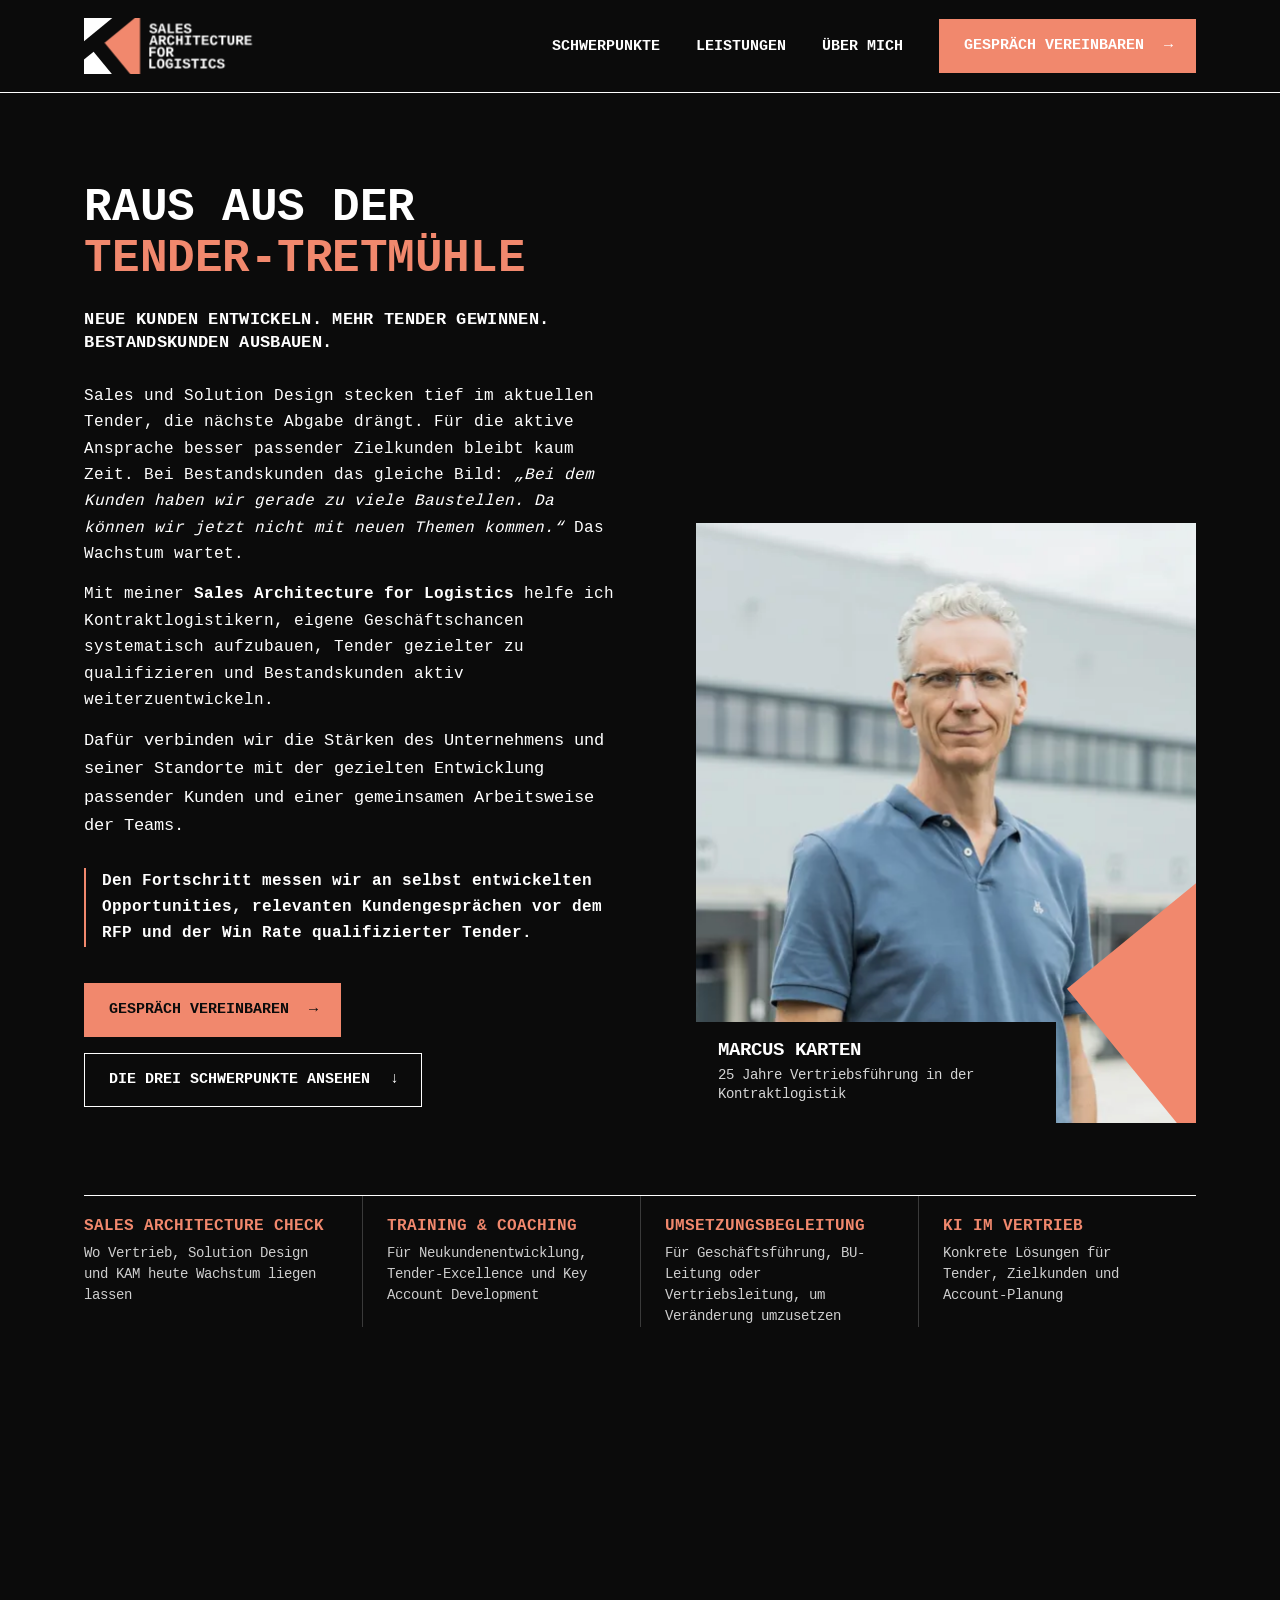
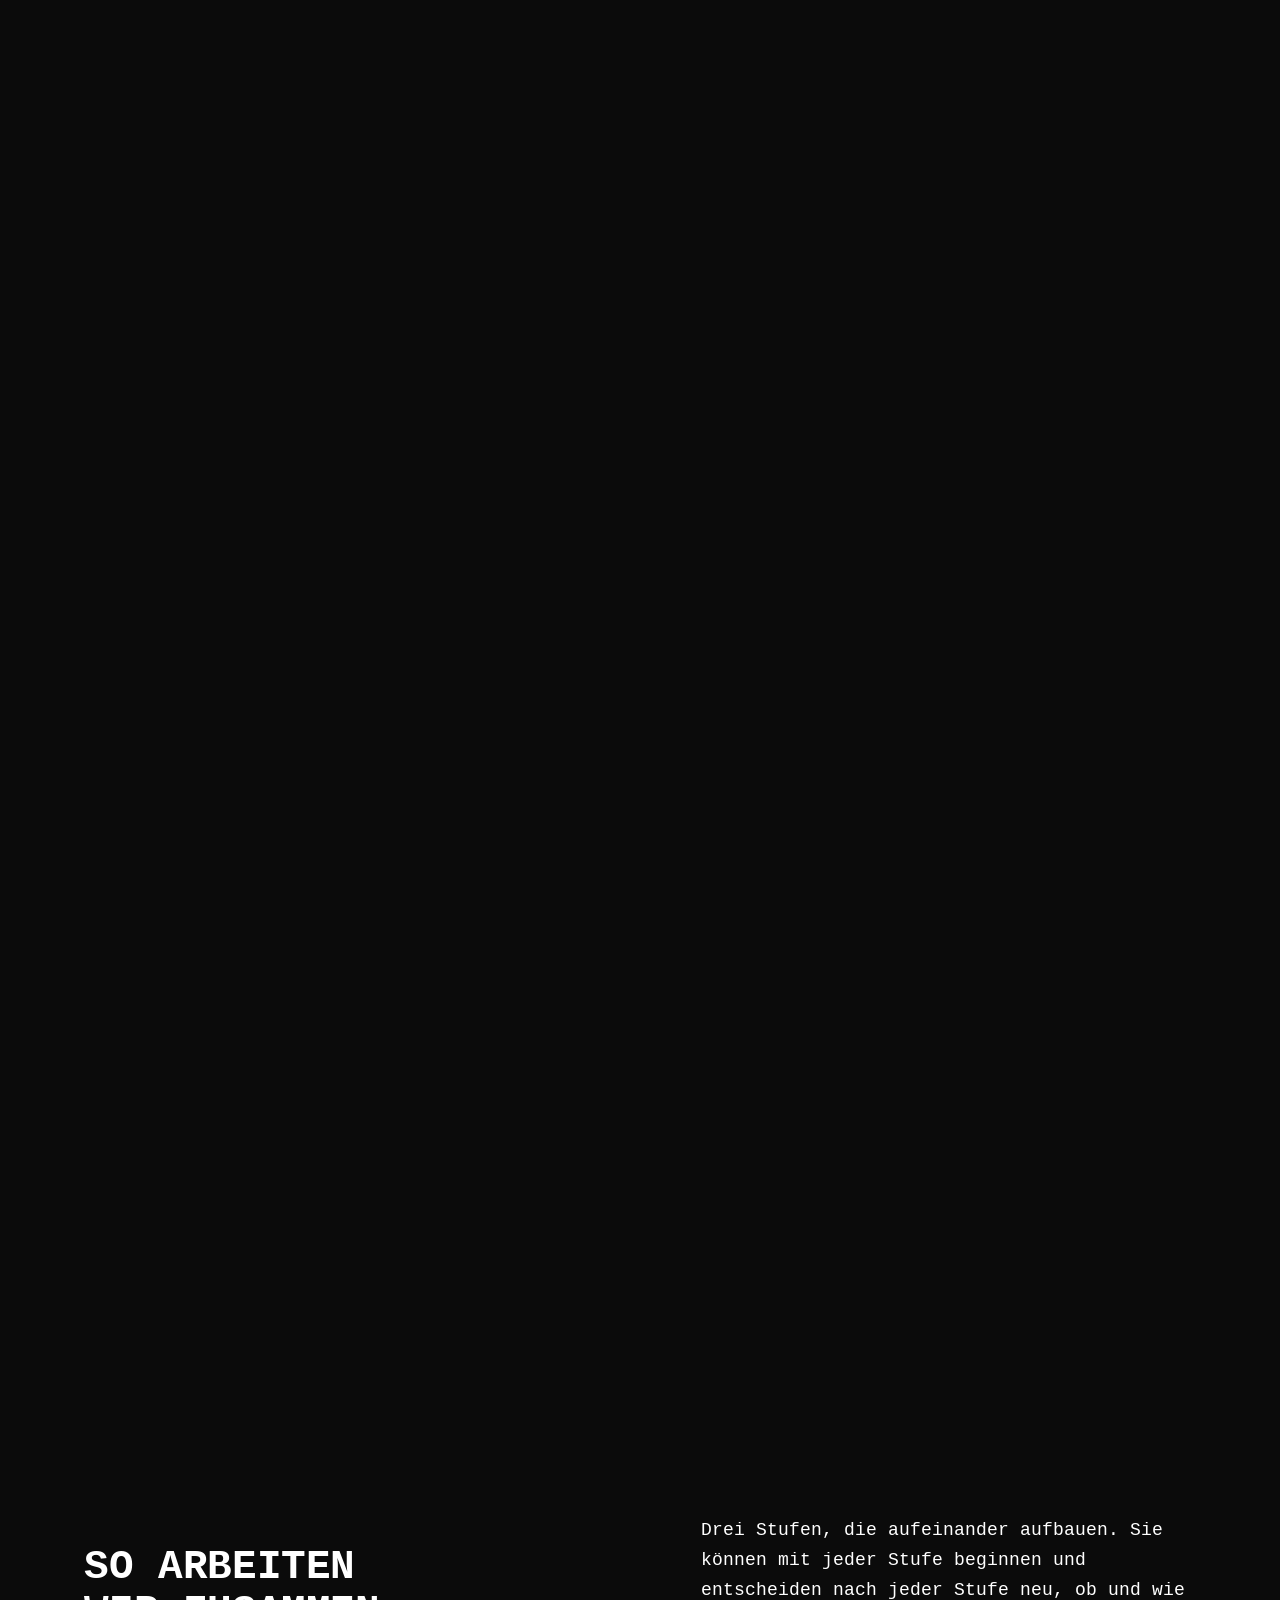
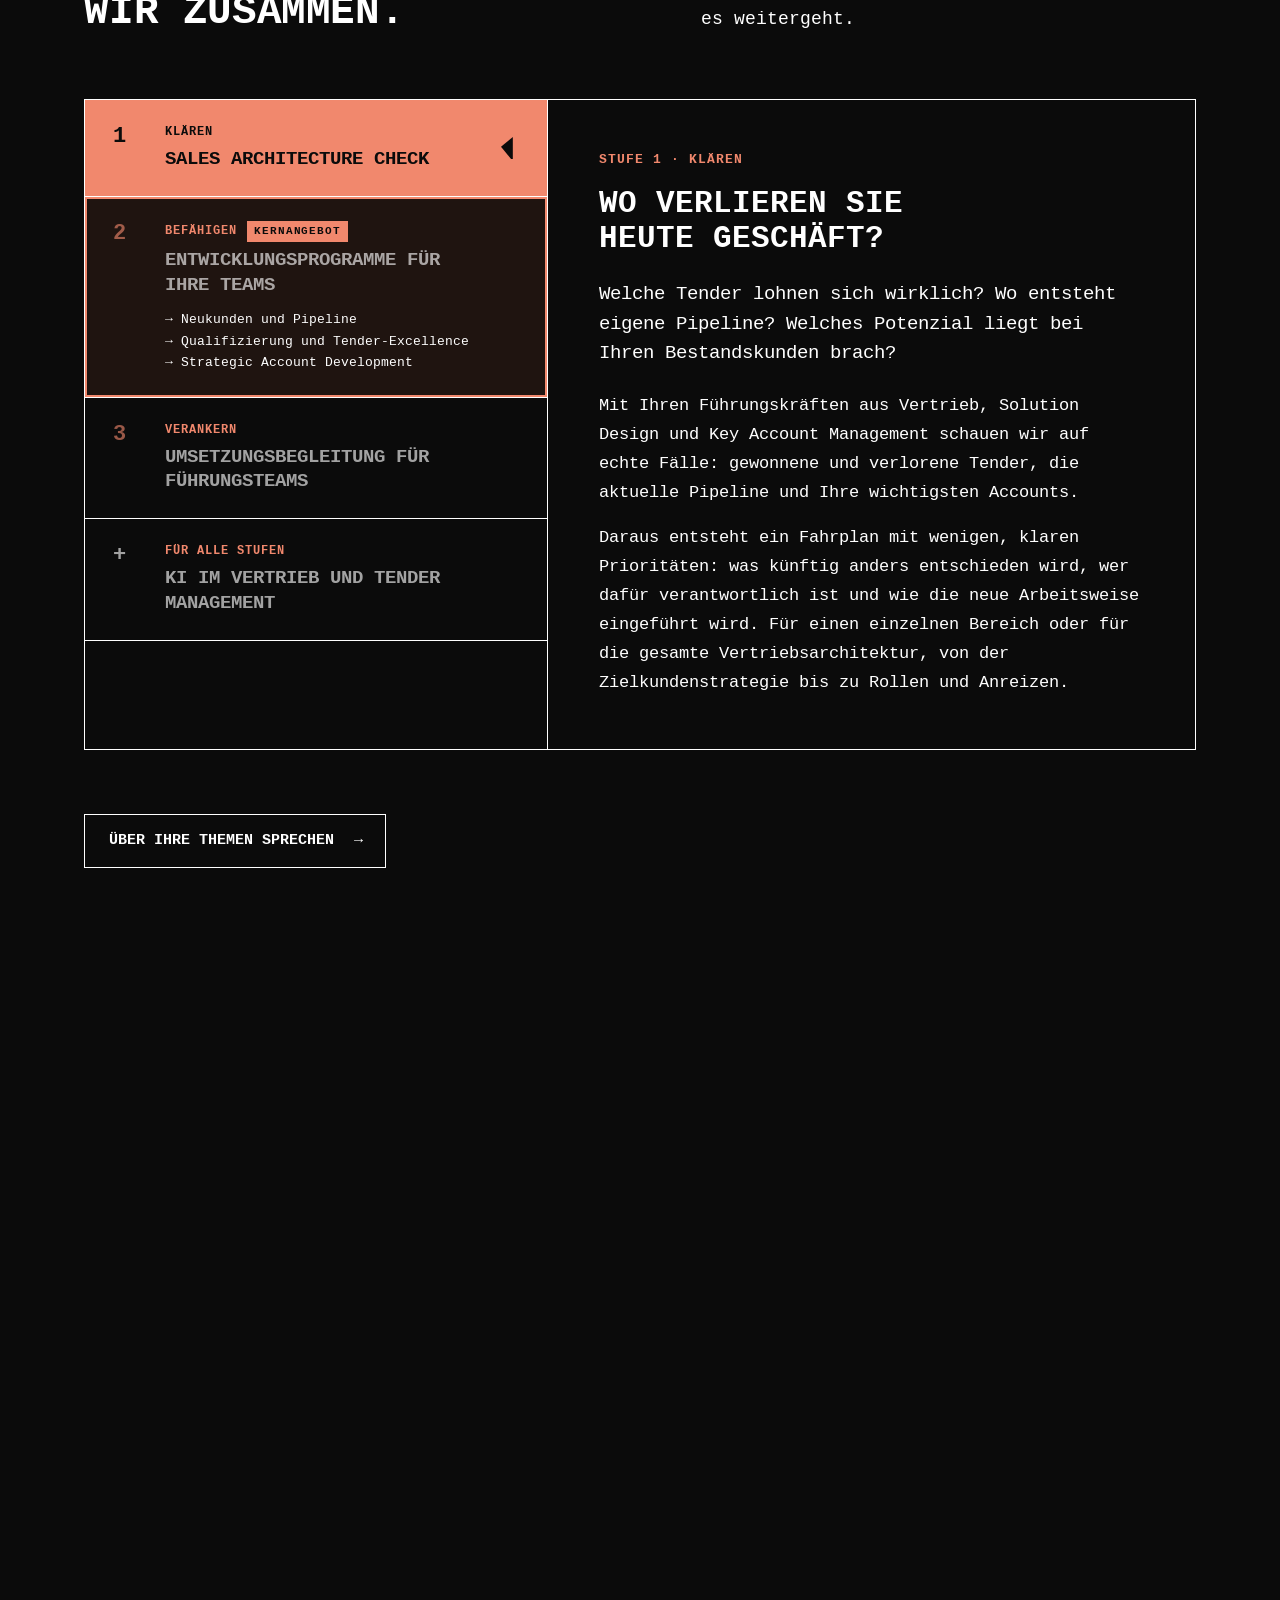
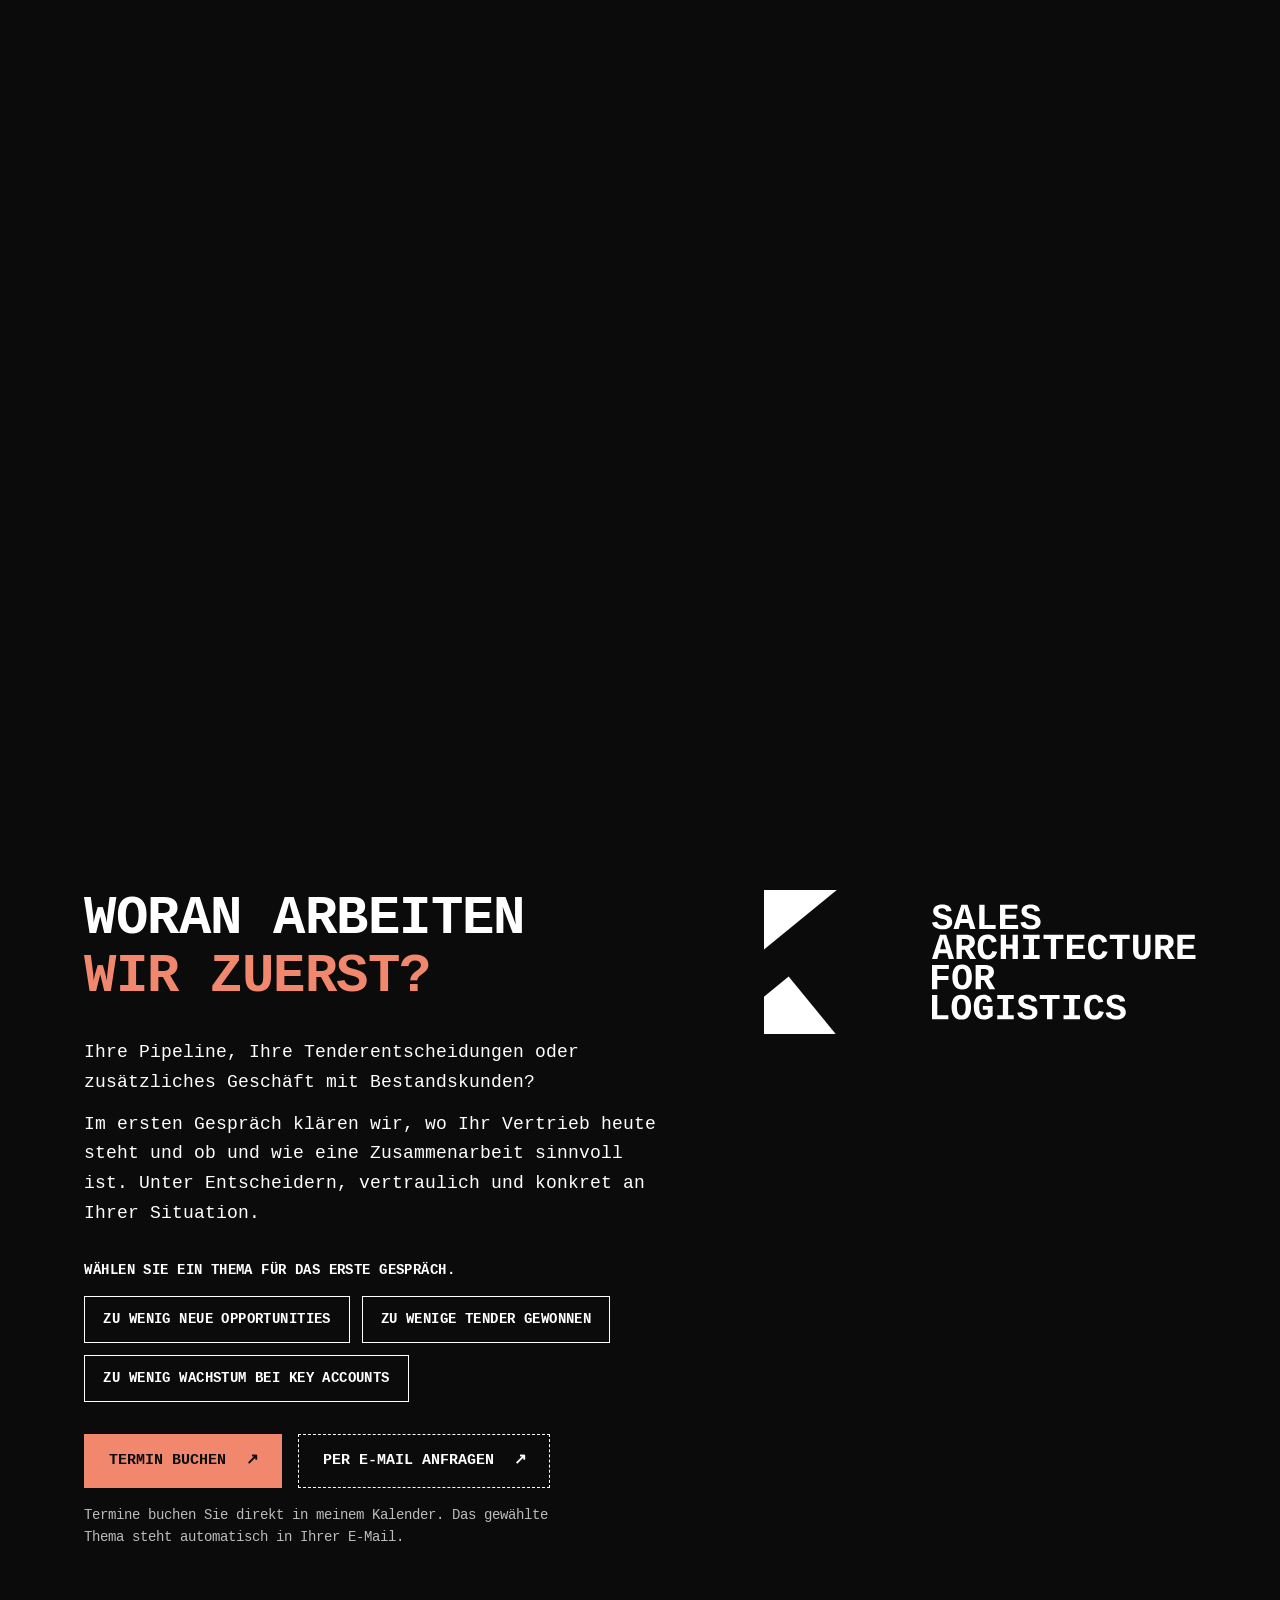
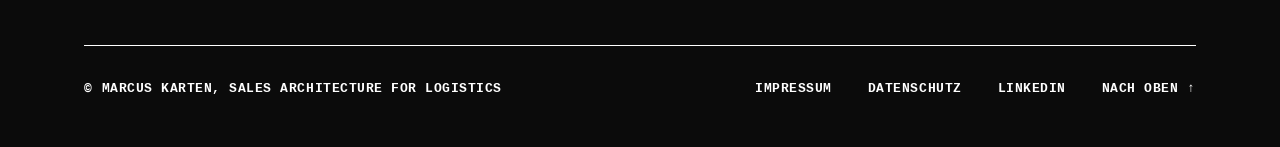
==== index.html @ 71e9e2fa "Update text for customer engagement section" ====
<!doctype html>
<html lang="de">
<head>
<meta charset="utf-8">
<meta name="viewport" content="width=device-width, initial-scale=1">
<meta name="description" content="Raus aus der Tender-Tretmühle: neue Kunden entwickeln, mehr Tender gewinnen und Bestandskunden ausbauen. Sales Architecture for Logistics von Marcus Karten: Sales Architecture Check, Entwicklungsprogramme für Sales, Solution Design und KAM, Umsetzungsbegleitung für Führungsteams und KI im Vertrieb für die Kontraktlogistik.">
<title>Marcus Karten, Sales Architecture for Logistics</title>
<link rel="canonical" href="https://marcuskarten.com/">
<meta property="og:type" content="website">
<meta property="og:locale" content="de_DE">
<meta property="og:url" content="https://marcuskarten.com/">
<meta property="og:title" content="Marcus Karten, Sales Architecture for Logistics">
<meta property="og:description" content="Raus aus der Tender-Tretmühle: neue Kunden entwickeln, mehr Tender gewinnen, Bestandskunden ausbauen. Vertriebsarchitektur für die Kontraktlogistik.">
<meta property="og:image" content="https://marcuskarten.com/og-image.jpg">
<meta property="og:image:width" content="1200">
<meta property="og:image:height" content="627">
<meta property="og:image:alt" content="Marcus Karten, Sales Architecture for Logistics: Neue Kunden entwickeln. Mehr Tender gewinnen. Bestandskunden ausbauen.">
<meta name="twitter:card" content="summary_large_image">
<meta name="theme-color" content="#0B0B0B">
<link rel="icon" href="favicon.svg" type="image/svg+xml">
<link rel="icon" href="favicon.ico" sizes="48x48">
<link rel="apple-touch-icon" href="apple-touch-icon.png">
<link rel="preload" href="assets/fonts/cousine-400-latin.woff2" as="font" type="font/woff2" crossorigin>
<link rel="stylesheet" href="assets/css/fonts.css">
<style>
/* Layout: full-bleed sections in black / white / paper, 1248px content column; the logo's facet is the only shape and the only motion motif. */
:root{
  --black:#0B0B0B; --white:#FFFFFF; --coral:#F1886D; --paper:#F0F0EE;
  --line-d:var(--white); --line-l:var(--black);
  --font:'Cousine','Liberation Mono',Menlo,Consolas,monospace;
  --sans:'IBM Plex Sans','Cousine',system-ui,-apple-system,'Segoe UI',Arial,sans-serif;
  --gut:clamp(16px,6.6vw,96px);
  --ease:cubic-bezier(.2,.8,.2,1);
  /* Motion standards (Material 3): enter decelerates, exit accelerates, state changes ease in and out */
  --ease-out:cubic-bezier(.05,.7,.1,1); --ease-std:cubic-bezier(.2,0,0,1); --ease-in:cubic-bezier(.3,0,.8,.15);
  interpolate-size:allow-keywords;
  color-scheme:light;
}
*{box-sizing:border-box}
html{scroll-behavior:smooth}
body{margin:0;background:var(--white);color:var(--black);font-family:var(--font);font-size:17px;line-height:1.65;-webkit-font-smoothing:antialiased;overflow-x:hidden}
a{color:inherit;text-decoration:none}
:focus-visible{outline:2px solid var(--coral);outline-offset:3px}
.wrap{max-width:calc(1248px + 2*var(--gut));margin:0 auto;padding-inline:var(--gut)}
h1,h2{margin:0;font-weight:700;text-transform:uppercase;text-wrap:balance;letter-spacing:-.01em}
h3{margin:0;font-weight:700;text-wrap:balance}
strong{font-weight:600}
/* Cousine carries headlines, labels, buttons and numbers; IBM Plex Sans carries running text. */
h1,h2,h3,h4,.btn,.nav ul a,.k,.kick,.badge,.sp-step,.sp-k,.rv-k,.more,.rv-cta,.transfer-k,.steps b,.topics-k,.caption b,.creds b,.hl-sub,.li-link,.foot,.svc-item .n,.svc-item b,.prog .pt b,.deep>summary,.defs dt,.sp-facts dt{font-family:var(--font)}
p{margin:0;text-wrap:pretty}
ul,ol{margin:0;padding:0;list-style:none}
.fx{display:block;overflow:visible}
.fx path{fill:var(--coral)}

/* ---------- Logo ---------- */
.logo{--s:1;display:inline-flex;color:var(--white)}
.logo svg{height:calc(40px*var(--s));width:auto;overflow:visible;display:block}
.logo path{fill:currentColor}

/* ---------- Buttons ---------- */
.btn{display:inline-flex;align-items:center;gap:20px;padding:17px 22px 17px 24px;font:700 15px/18px var(--font);text-transform:uppercase;border:1.5px solid transparent;cursor:pointer;transition:transform .2s var(--ease-std),background .2s var(--ease-std),color .2s var(--ease-std)}
.btn .ar{transition:transform .2s var(--ease-std)}
.btn:hover .ar{transform:translateX(5px)}
.btn-primary{background:var(--coral);color:var(--black)}
.btn-ol-l{border-color:var(--white);color:var(--white);background:transparent}
.btn-ol-l:hover{background:var(--white);color:var(--black)}

/* ---------- Nav ---------- */
.nav{position:sticky;top:env(safe-area-inset-top,0px);z-index:50;background:var(--black);border-bottom:1px solid var(--line-d);transition:padding .25s var(--ease-std)}
.nav .wrap{display:flex;align-items:center;justify-content:space-between;gap:24px;padding-block:18px;transition:padding .25s var(--ease-std)}
.nav.compact .wrap{padding-block:10px}
.nav .logo{--s:1.4;transition:transform .25s var(--ease-std);transform-origin:left center}
.nav.compact .logo{transform:scale(.85)}
.nav ul{display:flex;align-items:center;gap:36px}
.nav ul a{color:var(--white);font-weight:700;font-size:15px;text-transform:uppercase;position:relative}
.nav ul a:not(.btn)::after{content:"";position:absolute;left:0;right:0;bottom:-6px;height:2px;background:var(--coral);transform:scaleX(0);transform-origin:left;transition:transform .25s var(--ease-std)}
.nav ul a:not(.btn):hover::after{transform:scaleX(1)}

/* ---------- Sections ---------- */
section{position:relative;overflow:hidden;overflow:clip;scroll-margin-top:70px}
.black{background:var(--black);color:var(--white)}
.white{background:var(--white)}
.paper{background:var(--paper)}
.pad{padding-block:120px}
.h2{font-size:clamp(28px,3.2vw,44px);line-height:1.1}
.lead{font-size:18px;line-height:1.65;max-width:34em}
.head{display:grid;grid-template-columns:minmax(0,1.15fr) minmax(0,1fr);gap:48px;align-items:end}
.sub{font-size:clamp(20px,1.8vw,24px);line-height:1.3;max-width:30em}

/* wipe overlays (JS-injected) */
/* 2px overhang at top and bottom, so no anti-aliased seam shows at the section edge while scrolling */
.wipe{position:absolute;inset:-2px 0;z-index:20;pointer-events:none;will-change:clip-path}
.wipe.band{background:var(--coral)}

/* ---------- Hero ---------- */
.hero .wrap{padding-block:88px 96px}
.hero-row{display:grid;grid-template-columns:minmax(0,1fr) minmax(0,500px);gap:64px;align-items:end}
.hero-copy{display:flex;flex-direction:column;gap:28px;padding-bottom:16px;min-width:0}
.hl{font-size:clamp(28px,3.6vw,58px);line-height:1.04;margin-bottom:8px}
.hl .ln{display:block;overflow:hidden;padding-top:.08em}
.hl .ln>span{display:inline-block}
.hl .acc{color:var(--coral)}
.hero-text{display:flex;flex-direction:column;gap:14px;max-width:38em}
.hero-text p{font-size:16px;line-height:1.65}
.hero-text .lead{font-size:clamp(19px,1.6vw,22px);line-height:1.45;max-width:none}
.hl-sub{font-weight:700;font-size:clamp(15px,1.3vw,18px);line-height:1.4;letter-spacing:.02em;text-transform:uppercase;margin-top:-12px}
.goal{padding-left:16px;border-left:2px solid var(--coral);font-weight:600}
.creds{display:grid;grid-template-columns:repeat(4,minmax(0,1fr));margin-top:72px;border-top:1px solid var(--line-d)}
.creds li{padding:20px 24px 0 0;min-width:0}
.creds li+li{padding-left:24px;border-left:1px solid #3A3A3A}
.creds b{display:block;margin-bottom:6px;font-size:16px;line-height:1.3;text-transform:uppercase;color:var(--coral)}
.creds span{display:block;font-size:14px;line-height:1.5;color:#CFCFCF}
.actions{display:flex;flex-wrap:wrap;gap:16px;margin-top:8px}
.portrait{position:relative;aspect-ratio:500/600;max-width:100%;overflow:hidden;background:#222}
.portrait img{width:100%;height:100%;object-fit:cover;object-position:48% 30%;display:block}
.portrait .facet-rest{position:absolute;right:-1px;bottom:0;height:40%;width:auto}
.caption{position:absolute;left:0;bottom:0;background:var(--black);padding:18px 22px;display:flex;flex-direction:column;gap:4px;max-width:72%}
.caption b{font-size:19px;line-height:1.15;text-transform:uppercase}
.caption small{font-size:14px;line-height:1.4;color:#D6D6D6}
.pw{position:absolute;inset:0;z-index:3;pointer-events:none}
.pw.cover{background:var(--black)}.pw.band{background:var(--coral)}
html:not(.motion) .pw{display:none}

/* ---------- Schwerpunkte ---------- */
.s1 .wrap{display:flex;flex-direction:column;gap:56px}
.cards{display:grid;grid-template-columns:repeat(3,minmax(0,1fr));border-block:2px solid var(--black)}
.cards.two{grid-template-columns:repeat(2,minmax(0,1fr))}
/* Front and reveal share one grid cell, so every card is as tall as its longest text and cards in a row stay aligned. */
.card{position:relative;overflow:hidden;display:grid;grid-template-areas:"c";min-height:340px;cursor:pointer;outline-offset:-4px}
.card>*{grid-area:c;min-width:0}
.card>div:first-child{padding:40px 32px 56px}
.card+.card{border-left:1px solid var(--black)}
.card .k .kn{margin-right:14px}
.card .k{display:block;font-weight:700;font-size:14px;text-transform:uppercase;letter-spacing:.03em;margin-bottom:16px}
.card h3{font-size:clamp(21px,1.8vw,25px);line-height:1.2;text-transform:uppercase}
/* Teaser: an upward triangle on the bottom edge, where the reveal rises from */
.card .hint{position:absolute;left:50%;bottom:0;width:36px;height:18px;transform:translateX(-50%);background:var(--coral);clip-path:polygon(50% 0,100% 100%,0 100%)}
/* Reveal: a large surface, so it keeps the calm v1.8 timing (650 ms both ways, the coral band leads by 70 ms); only the text travels 12 px */
.rv{position:relative;z-index:2;background:var(--black);color:var(--white);padding:40px 32px 40px;display:flex;flex-direction:column;justify-content:flex-end;gap:18px;
  clip-path:polygon(50% 100%,calc(50% + 300cqw) calc(100% + 300cqw),calc(50% - 300cqw) calc(100% + 300cqw));transition:clip-path .65s var(--ease)}
.rv.band{background:var(--coral);transition-delay:.07s}
.rv{hyphens:auto;overflow-wrap:break-word}
@media (min-width:901px) and (max-width:1100px){.card>div:first-child,.rv{padding-inline:24px}}
.pain{margin-top:18px;font-size:17px;line-height:1.55;color:#3A3A3A;max-width:30em}
.more{display:inline-block;margin-top:20px;font-weight:700;font-size:12px;line-height:1.4;letter-spacing:.08em;text-transform:uppercase;color:#8A8A8A}
.rv ul{display:flex;flex-direction:column;gap:10px}
.rv li{position:relative;padding-left:24px;font-size:16px;line-height:1.5}
.rv li::before{content:"→";position:absolute;left:0;color:var(--coral)}
.rv>p{font-size:16px;line-height:1.6}
.rv-cta{align-self:flex-start;display:inline-flex;gap:10px;font-weight:700;font-size:13px;line-height:1.4;letter-spacing:.06em;text-transform:uppercase;color:var(--white);border-bottom:2px solid var(--coral);padding-bottom:4px}
.rv-cta:hover{color:var(--coral)}
.rv-end{position:relative;padding-top:16px}
.rv-end::before{content:"";position:absolute;left:0;top:0;width:36px;height:2px;background:var(--coral)}
.rv>*{opacity:0;transform:translateY(12px);transition:opacity .3s var(--ease-std),transform .4s var(--ease)}
.card:focus-visible .rv,.card:has(.rv-cta:focus-visible) .rv,.card.open .rv{clip-path:polygon(50% calc(-50cqw - 4px),calc(50% + 300cqw) calc(250cqw - 4px),calc(50% - 300cqw) calc(250cqw - 4px));transition-delay:.07s}
.card:focus-visible .rv.band,.card:has(.rv-cta:focus-visible) .rv.band,.card.open .rv.band{transition-delay:0s}
.card:focus-visible .rv>*,.card:has(.rv-cta:focus-visible) .rv>*,.card.open .rv>*{opacity:1;transform:none;transition-delay:.32s}
.card:focus-visible .rv>:nth-child(2),.card:has(.rv-cta:focus-visible) .rv>:nth-child(2),.card.open .rv>:nth-child(2){transition-delay:.36s}
.card:focus-visible .rv>:nth-child(n+3),.card:has(.rv-cta:focus-visible) .rv>:nth-child(n+3),.card.open .rv>:nth-child(n+3){transition-delay:.4s}
@media (hover:hover) and (min-width:901px){
  .card:hover .rv{clip-path:polygon(50% calc(-50cqw - 4px),calc(50% + 300cqw) calc(250cqw - 4px),calc(50% - 300cqw) calc(250cqw - 4px));transition-delay:.07s}
  .card:hover .rv.band{transition-delay:0s}
  .card:hover .rv>*{opacity:1;transform:none;transition-delay:.32s}
  .card:hover .rv>:nth-child(2){transition-delay:.36s}
  .card:hover .rv>:nth-child(n+3){transition-delay:.4s}
}
/* Touch and narrow screens: tap opens and closes; a plus in the top right corner turns into a close cross */
@media (hover:none),(max-width:900px){
  .card::before,.card::after{content:"";position:absolute;top:44px;right:var(--tap-r,32px);width:20px;height:2px;background:var(--black);z-index:3;transition:transform .25s var(--ease-std),background .2s var(--ease-std)}
  .card::after{transform:rotate(90deg)}
  .card.open::before{transform:rotate(45deg);background:var(--white)}
  .card.open::after{transform:rotate(135deg);background:var(--white)}
  .card .k,.card>div>h3:first-child{padding-right:36px}
}
@media (prefers-reduced-motion:reduce){.rv,.rv>*{transition:none!important}}
.cross{display:flex;flex-direction:column;gap:28px}
.cross .sub{align-self:center;text-align:center}
.cross-head{align-self:center;display:flex;flex-direction:column;align-items:center;gap:12px;text-align:center}

/* ---------- Leistungen ---------- */
/* Three levels: the format list on the left selects the panel; in format 02 the core programmes open as accordions,
   and the supplementary modules sit behind one box that opens a third column on wide screens. */
.s2 .wrap{display:flex;flex-direction:column;gap:64px}
.svc{display:grid;grid-template-columns:minmax(0,5fr) minmax(0,7fr);border:1px solid var(--line-d)}
.svc-list{border-right:1px solid var(--line-d)}
/* The list stays in view while the reader scrolls through a long panel */
.svc-stick{position:sticky;top:100px;display:flex;flex-direction:column}
.svc-item{display:grid;grid-template-columns:36px minmax(0,1fr) 18px;gap:16px;align-items:center;width:100%;padding:24px 28px;background:transparent;color:var(--white);border:0;border-bottom:1px solid var(--line-d);font:inherit;text-align:left;cursor:pointer;transition:box-shadow .2s var(--ease-std),background .2s var(--ease-std)}
.svc-item .n,.svc-item b{transition:opacity .2s var(--ease-std)}
.svc-item[aria-pressed="false"] .n,.svc-item[aria-pressed="false"] b{opacity:.62}
.svc-item[aria-pressed="false"] .n{color:var(--white)}
.svc-item:focus-visible{background:#1E1E1E;box-shadow:inset 3px 0 0 var(--white)}
.svc-item:focus-visible .n,.svc-item:focus-visible b{opacity:1}
@media (hover:hover){
  .svc-item:hover{background:#1E1E1E;box-shadow:inset 3px 0 0 var(--white)}
  .svc-item:hover .n,.svc-item:hover b{opacity:1}
}
.svc-item[aria-pressed="true"]{box-shadow:inset 5px 0 0 var(--coral)}
.svc-item .n{color:var(--coral);font-weight:700;font-size:15px;line-height:1.6}
.svc-item b{display:block;font-size:clamp(17px,1.5vw,20px);line-height:1.3;text-transform:uppercase;hyphens:auto;overflow-wrap:break-word}
.svc-item .fx{height:22px;opacity:0;transform:translateX(-8px);transition:opacity .2s var(--ease-std),transform .3s var(--ease-out)}
.svc-item[aria-pressed="true"] .fx{opacity:1;transform:none}

/* Level 1: format panel */
.svc-panel{padding:clamp(28px,4vw,56px);min-width:0}
.sp{display:flex;flex-direction:column;gap:24px}
.sp[hidden]{display:none}
.sp h3{font-size:clamp(24px,2.4vw,34px);line-height:1.15;text-transform:uppercase}
/* Type hierarchy: title (bold, large), subhead (bold, uppercase), label (bold, small uppercase), text (regular; leads only larger) */
.sp-lead{font-size:19px;line-height:1.55;font-weight:400;max-width:34em}
.sp-copy{display:flex;flex-direction:column;gap:16px}
.sp-copy p{font-size:17px;line-height:1.7;max-width:36em}
/* Group labels above the core programmes and the supplementary modules */
.sp-k{margin:20px 0 0;font-size:14px;line-height:1.4;letter-spacing:.04em;text-transform:uppercase}
.sp-k+.progs{margin-top:-8px}
/* Switching formats: the new panel fades in from 12 px, 40 ms stagger */
.svc-panel.swap .sp:not([hidden])>*{animation:qIn .3s both var(--ease-out)}
.svc-panel.swap .sp>*:nth-child(2){animation-delay:.04s}.svc-panel.swap .sp>*:nth-child(3){animation-delay:.08s}.svc-panel.swap .sp>*:nth-child(n+4){animation-delay:.12s}
@keyframes qIn{from{opacity:0;transform:translateX(12px)}}

/* Plus that turns into a minus */
.s2 .tg{position:relative;width:18px;height:18px;flex:none}
.s2 .tg::before,.s2 .tg::after{content:"";position:absolute;left:0;right:0;top:8px;height:2px;background:currentColor;transition:transform .25s var(--ease-std)}
.s2 .tg::after{transform:rotate(90deg)}
.s2 details[open]>summary .tg::after{transform:rotate(0)}
.s2 summary{list-style:none;cursor:pointer}
.s2 summary::-webkit-details-marker{display:none}

/* Level 2: core programmes */
.progs{border-bottom:1px solid var(--white)}
.prog{border-top:1px solid var(--white)}
.prog>summary{display:grid;grid-template-columns:minmax(0,1fr) 18px;gap:16px;align-items:center;padding:20px 0}
.prog>summary .pt,.prog>summary .tg{transition:opacity .2s var(--ease-std)}
.prog:not([open])>summary .pt,.prog:not([open])>summary .tg{opacity:.62}
.prog>summary:hover .pt,.prog>summary:hover .tg,.prog>summary:focus-visible .pt,.prog>summary:focus-visible .tg{opacity:1}
.prog .pt b{display:block;font-size:clamp(16px,1.3vw,18px);line-height:1.35;text-transform:uppercase;hyphens:auto;overflow-wrap:break-word}
.prog>summary:hover b{text-decoration:underline 2px var(--coral);text-underline-offset:6px}
.prog[open]>summary b{color:var(--coral)}
.prog-body{display:flex;flex-direction:column;gap:16px;padding:4px 0 36px}
.prog-body .sp-copy p{font-size:16px}
.deck{font-size:18px;line-height:1.55;font-weight:400}
.out{padding-left:16px;border-left:2px solid var(--coral);font-weight:600}
/* Accordions stretch open and contract shut on the same eased curve; the content fades in once there is room */
.motion .prog[open]>.prog-body,.motion .deep[open]>.deep-body{animation:fadeUp .35s .1s both var(--ease-out)}
.s2 details::details-content{block-size:0;overflow-y:clip}
.s2 details[open]::details-content{block-size:auto}
.motion .s2 details::details-content{transition:block-size .45s var(--ease-std),content-visibility .45s allow-discrete}

/* Level 3: the supplementary modules behind one outlined box; one uniform list inside, term left, explanation right */
.deep>summary{display:flex;justify-content:space-between;align-items:center;gap:20px;padding:16px 20px;border:1px solid var(--white);font-weight:700;font-size:14px;line-height:1.3;letter-spacing:.03em;text-transform:uppercase;transition:box-shadow .2s var(--ease-std)}
.deep>summary:hover{box-shadow:inset 0 -3px 0 var(--coral)}
.deep[open]>summary{box-shadow:inset 5px 0 0 var(--coral)}
.deep-body{border:1px solid var(--white);border-top:0;padding:28px 24px;display:flex;flex-direction:column;gap:20px}
.defs{margin:0;border-top:1px solid var(--white)}
.defs>div{display:grid;grid-template-columns:minmax(0,230px) minmax(0,1fr);gap:24px;padding:16px 0;border-bottom:1px solid var(--white)}
.defs dt{font-weight:700;font-size:13px;line-height:1.6;letter-spacing:.03em;text-transform:uppercase;padding-top:2px;hyphens:auto;overflow-wrap:break-word}
.defs dd{margin:0;font-size:16px;line-height:1.65}
@media (max-width:1099px){.defs>div{grid-template-columns:1fr;gap:6px}}

/* Transfer steps (inside stage 2): the three steps read as a sequence */
.steps{grid-column:2;grid-row:1 / span 2;display:grid;grid-template-columns:repeat(3,minmax(0,1fr));gap:40px;padding-left:clamp(28px,4vw,56px)}
.steps li{position:relative;border-top:1px solid var(--white);padding-top:16px}
.steps li:not(:last-child)::after{content:"→";position:absolute;right:-28px;top:14px;color:var(--coral);font-weight:700}
.steps b{font-size:17px;line-height:1.3;text-transform:uppercase}

.svc-foot{display:flex;justify-content:space-between;align-items:center;gap:32px;flex-wrap:wrap}
.svc-foot p{font-size:17px;line-height:1.65;max-width:40em}

@media (max-width:900px){
  .svc{grid-template-columns:1fr}
  .svc-list{border-right:0}
  .svc-stick{position:static}
  .svc-item{padding:20px 24px}
  .svc-panel{border-bottom:1px solid var(--line-d);padding:28px 24px 36px}
  .svc-foot{align-items:flex-start}
  .steps{grid-column:1;grid-row:auto;padding-left:0;margin-top:8px}
}
@media (max-width:520px){
  .svc-panel{padding:24px 20px 32px}
  .deep-body{padding:22px 16px}
  .steps{gap:28px}
  .steps li:not(:last-child)::after{right:-21px}
  .steps b{font-size:13px}
}
@media (prefers-reduced-motion:reduce){.svc-panel.swap .sp>*{animation:none!important}}

@media (min-width:901px){
  .svc{display:flex}
  .svc-list{flex:0 0 41.6667%;min-width:0}
  .svc-panel{flex:1 1 0%}
}



/* ---------- Schwerpunkte: small labels make the card logic readable from the first card ---------- */
.rv>p.rv-k{margin-bottom:-10px;font-weight:700;font-size:12px;line-height:1.4;letter-spacing:.08em;text-transform:uppercase;color:#A8A8A8}

/* ---------- Leistungen v2: Stufen statt Formate ---------- */
/* Three stages plus one cross-cutting item. Active stage: full coral. The core offer (stage 2) stays framed in coral even when inactive. */
.s2 .head .lead{max-width:30em}
.svc-item{align-items:start}
.svc-item .n{font-size:22px;line-height:1.15}
.svc-item[aria-pressed="false"] .n{color:var(--coral)}
.svc-item.plus[aria-pressed="false"] .n{color:var(--white)}
.svc-item .kick{display:flex;align-items:center;gap:10px;flex-wrap:wrap;margin-bottom:6px;font-weight:700;font-size:12px;line-height:1.4;letter-spacing:.08em;text-transform:uppercase;color:var(--coral)}
.svc-item .badge{display:inline-block;padding:3px 7px;background:var(--coral);color:var(--black);font-size:11px;letter-spacing:.08em}
.svc-item .pv{display:flex;flex-direction:column;gap:2px;margin-top:12px;font-size:13px;line-height:1.5}
.svc-item .fx{align-self:center}
.svc-item.core{background:#1F1410;box-shadow:inset 0 0 0 2px var(--coral)}
.svc-item[aria-pressed="true"],.svc-item[aria-pressed="true"]:focus-visible{background:var(--coral);color:var(--black);box-shadow:none}
.svc-item[aria-pressed="true"] .n,.svc-item[aria-pressed="true"] .kick{color:var(--black)}
.svc-item[aria-pressed="true"] .badge{background:var(--black);color:var(--coral)}
.svc-item[aria-pressed="true"] .fx path{fill:var(--black)}
.svc-item[aria-pressed="true"]:focus-visible{outline-color:var(--white)}
@media (hover:hover){
  .svc-item.core[aria-pressed="false"]:hover{background:#2A1B15;box-shadow:inset 0 0 0 2px var(--coral)}
}
.sp-step{margin:0 0 -8px;font-weight:700;font-size:13px;line-height:1.4;letter-spacing:.08em;text-transform:uppercase;color:var(--coral)}
.sp-facts{margin:0;display:grid;grid-template-columns:repeat(3,minmax(0,1fr));border-top:1px solid var(--white);border-bottom:1px solid var(--white)}
.sp-facts>div{padding:16px 20px 18px 0;min-width:0}
.sp-facts>div+div{padding-left:20px;border-left:1px solid #3A3A3A}
.sp-facts dt{font-weight:700;font-size:12px;letter-spacing:.08em;text-transform:uppercase;color:var(--coral);margin-bottom:6px}
.sp-facts dd{margin:0;font-size:15px;line-height:1.5}
.arrows{display:flex;flex-direction:column;gap:6px}
.arrows li{position:relative;padding-left:26px;font-size:17px;line-height:1.6}
.arrows li::before{content:"→";position:absolute;left:0;color:var(--coral)}
.transfer{display:flex;flex-direction:column;gap:14px;padding:22px 24px;background:#161616}
.transfer-k{font-weight:700;font-size:13px;line-height:1.4;letter-spacing:.06em;text-transform:uppercase}
.transfer .steps{grid-column:auto;grid-row:auto;padding-left:0;padding-right:28px}
.transfer>p:last-child{font-size:15px;line-height:1.6}
@media (max-width:1099px){
  .sp-facts{grid-template-columns:1fr}
  .sp-facts>div,.sp-facts>div+div{padding:14px 0;border-left:0}
  .sp-facts>div+div{border-top:1px solid #3A3A3A}
}
@media (max-width:520px){.transfer{padding:18px 16px}.transfer .steps{padding-right:21px}}

.s3-row{display:grid;grid-template-columns:minmax(0,464px) minmax(0,1fr);gap:80px;align-items:start}
.rail-photo{aspect-ratio:464/600;max-width:100%;overflow:hidden;position:relative}
.rail-photo img{width:100%;height:100%;object-fit:cover;object-position:50% 20%;display:block}
.rail-photo .fx{position:absolute;right:-1px;bottom:0;height:30%;width:auto}
.exp{display:flex;flex-direction:column;gap:36px;min-width:0}
.exp .lead{font-size:19px}
.li-link{align-self:flex-start;font-weight:700;font-size:13px;letter-spacing:.06em;text-transform:uppercase;border-bottom:2px solid var(--coral);padding-bottom:4px}
.li-link:hover{color:#C4553A}
.exp-copy{display:flex;flex-direction:column;gap:16px}
.exp-copy p{font-size:17px;line-height:1.7;max-width:38em}

/* ---------- Kontakt ---------- */
.s6 .wrap{padding-block:128px 48px;display:flex;flex-direction:column;gap:96px}
.contact{display:grid;grid-template-columns:minmax(0,1fr) auto;gap:48px;align-items:start}
.contact .col{display:flex;flex-direction:column;gap:32px;min-width:0}
.chl{font-size:clamp(30px,4.2vw,60px);line-height:1.08}
.chl .ln{display:block}
.chl .acc{color:var(--coral)}
.contact-text{display:flex;flex-direction:column;gap:12px}
.topics-k{font-weight:700;font-size:14px;line-height:1.4;letter-spacing:.03em;text-transform:uppercase;margin-bottom:-16px}
.topics{display:flex;flex-wrap:wrap;gap:12px}
.topic{display:inline-flex;align-items:center;gap:10px;padding:14px 18px;border:1px solid var(--white);background:transparent;color:var(--white);font:700 14px/1.2 var(--font);letter-spacing:.03em;text-transform:uppercase;text-align:left;cursor:pointer;transition:background .2s var(--ease-std),color .2s var(--ease-std),border-color .2s var(--ease-std)}
.topic:hover{box-shadow:inset 0 -3px 0 var(--coral)}
.topic .fx{height:15px;display:none}
.topic .fx path{fill:var(--black)}
.topic[aria-pressed="true"]{background:var(--white);color:var(--black);border-color:var(--white)}
.topic[aria-pressed="true"] .fx{display:block}
#mailbtn{transition:background .2s var(--ease-std),color .2s var(--ease-std),border-color .2s var(--ease-std)}
#mailbtn.quiet{background:transparent;color:var(--white);border:1.5px dashed var(--white)}
#mailbtn.quiet:hover,#mailbtn.quiet:focus-visible{background:var(--white);color:var(--black);border-style:solid;border-color:var(--white)}
.cta-row{display:flex;flex-wrap:wrap;gap:16px}
.cta-note{margin-top:-16px;font-size:14px;line-height:1.6;color:#BDBDBD;max-width:34em}
.cta-note .tel{color:var(--white);text-decoration:underline;text-decoration-color:var(--coral);text-underline-offset:3px}
.biglogo{--s:3.6;align-self:start}
.biglogo .p-fa{transition:fill .6s}
.biglogo.moving .p-fa{fill:var(--coral)}
.foot{border-top:1px solid var(--line-d);padding-top:32px;display:flex;justify-content:space-between;align-items:center;gap:24px;flex-wrap:wrap;font-weight:700;font-size:13px;letter-spacing:.04em;text-transform:uppercase}
.foot nav{display:flex;gap:36px;flex-wrap:wrap}
.foot nav a:hover{color:var(--coral)}

html.no-anchor{overflow-anchor:none}

/* ---------- Motion (only when allowed) ---------- */
@keyframes fadeUp{from{transform:translateY(8px);opacity:0}}
@keyframes lineUp{from{transform:translateY(110%)}}
/* Headline lines rise out of their mask; the line height is the distance, so they take a little longer (500 ms) */
.motion.play .hl .ln>span{animation:lineUp .5s both var(--ease-out);animation-delay:calc(.2s + var(--i)*.06s)}
.motion.play .hl-sub,.motion.play .hero-text,.motion.play .hero .actions,.motion.play .creds{animation:fadeUp .35s both var(--ease-out)}
.motion.play .hl-sub{animation-delay:.4s}.motion.play .hero-text{animation-delay:.45s}.motion.play .hero .actions{animation-delay:.49s}.motion.play .creds{animation-delay:.56s}
.motion .portrait .facet-rest{transform:translateX(105%);transition:transform .5s var(--ease-out)}
.motion .portrait.done .facet-rest{transform:none}
.motion .caption{transform:translateY(100%);transition:transform .35s .1s var(--ease-out)}
.motion .portrait.done .caption{transform:none}

.motion [data-reveal] .st,.motion .st[data-reveal]{opacity:0;transform:translateY(12px);transition:opacity .35s var(--ease-out),transform .35s var(--ease-out);transition-delay:calc(var(--i,0)*40ms)}
@media (min-width:901px){.motion [data-reveal].in .st,.motion .st[data-reveal].in{opacity:1;transform:none}}
@media (max-width:900px){
  .motion [data-reveal] .st,.motion .st[data-reveal]{transition-delay:0s}
  .motion .st.in{opacity:1;transform:none}
}

/* ---------- Responsive ---------- */
@media (max-width:1100px){
  .nav ul li:not(:last-child){display:none}
  .contact{grid-template-columns:1fr}
  .biglogo{--s:2.6;order:-1}
}
@media (max-width:900px){
  .pad{padding-block:80px}
  .hero .wrap{padding-block:24px 56px}
  .head,.s3-row{grid-template-columns:1fr;gap:40px}
  /* Intro: photo and headline first for orientation, then question, text and buttons */
  .hero-row{display:flex;flex-direction:column;align-items:stretch;gap:24px}
  .hero-copy{display:contents}
  .portrait{order:-2;width:100%;aspect-ratio:6/5;max-height:58vh}
  .hl{order:-1;margin-bottom:0}
  .caption{max-width:64%;padding:12px 16px}
  .caption b{font-size:16px}
  .caption small{font-size:12.5px;line-height:1.35}
  .actions{margin-top:4px}
  .hl-sub{order:-1}
  .creds{grid-template-columns:1fr 1fr;margin-top:48px}
  .creds li,.creds li+li{padding:16px 16px 16px 0;border-left:0}
  .creds li:nth-child(n+3){border-top:1px solid #3A3A3A}
  .cards,.cards.two{grid-template-columns:1fr}
  .card+.card{border-left:0;border-top:1px solid var(--black)}
  .card{min-height:0;--tap-r:4px}
  .card>div:first-child{padding:32px 0 48px;align-self:start}
  .rv{position:absolute;inset:0;padding:32px 20px;justify-content:flex-start}
  .rv>:first-child{padding-right:28px}
  .motion .card,.motion [data-reveal] .card.st{transition:opacity .35s var(--ease-out),transform .35s var(--ease-out),height .5s var(--ease-std)}
  .s6 .wrap{padding-block:88px 40px;gap:64px}
}
@media (max-width:520px){
  .nav .logo{--s:1.1}
  .nav ul .btn{padding:12px 14px;font-size:12px;gap:10px}
  .biglogo{--s:1.8}
  .btn{padding:15px 16px;gap:14px;font-size:14px}
}
/* ---------- V6 ---------- */
/* Cards are containers, so the reveal triangle can be sized in card widths: both flanks run at 45 degrees, the tip is a right angle on every card. */
.card{container-type:inline-size}
/* Stage 2: the core programmes come first and carry coral accents; the deep dives follow directly. */
.sp-k{margin:4px 0 0;color:var(--coral)}
.progs{border-top:2px solid var(--coral);border-bottom:2px solid var(--coral)}
.prog{border-top:0}
.prog+.prog{border-top:1px solid #3A3A3A}
.prog>summary{grid-template-columns:44px minmax(0,1fr) 18px;padding:22px 0}
.prog:not([open])>summary .pt,.prog:not([open])>summary .tg{opacity:1}
.prog .pn{font-family:var(--font);font-weight:700;font-size:15px;color:var(--coral)}
.prog .tg{color:var(--coral)}
.prog .pt b{font-size:clamp(17px,1.4vw,20px)}
.prog-body{padding-left:44px}
@media (hover:hover){.prog>summary:hover{background:#161616}}
.deep>summary{border-color:var(--coral)}
.deep>summary .tg{color:var(--coral)}
.deep-body{border-color:var(--coral)}
@media (max-width:520px){.prog>summary{grid-template-columns:34px minmax(0,1fr) 18px}.prog-body{padding-left:0}}
/* ---------- V7 ---------- */
/* Logo in the nav: the facet in coral; on load facet and wordmark glide in from the right and complete the K. */
.nav .logo .p-fa{fill:var(--coral)}
@keyframes logoIn{0%{transform:translateX(340px);opacity:0}40%{opacity:1}100%{transform:none;opacity:1}}
.motion.play .nav .logo .p-fa{animation:logoIn 1.25s .1s both var(--ease-out)}
.motion.play .nav .logo .wm{animation:logoIn 1.25s .24s both var(--ease-out)}
/* AI stage: concrete solutions as a two by two grid */
.sols{margin:-8px 0 0;display:grid;grid-template-columns:repeat(2,minmax(0,1fr));border-top:2px solid var(--coral);border-bottom:2px solid var(--coral)}
.sols>div{padding:20px 20px 22px 0;min-width:0}
.sols>div:nth-child(even){padding-left:20px;border-left:1px solid #3A3A3A}
.sols>div:nth-child(n+3){border-top:1px solid #3A3A3A}
.sols dt{font-family:var(--font);font-weight:700;font-size:16px;line-height:1.3;text-transform:uppercase;color:var(--coral);margin-bottom:8px}
.sols dd{margin:0;font-size:15px;line-height:1.55}
.sp-facts.one{grid-template-columns:1fr}
@media (max-width:1099px){
  .sols{grid-template-columns:1fr}
  .sols>div,.sols>div:nth-child(even){padding:16px 0;border-left:0}
  .sols>div+div{border-top:1px solid #3A3A3A}
}
/* "Logistics" flashes coral once, right after the wordmark has landed (0.24 s + 1.25 s) */
@keyframes logFlash{0%,100%{color:var(--white)}15%,80%{color:var(--coral)}}
.motion.play .nav .logo .wm-log{animation:logFlash .5s 1.5s both}
</style>
</head>
<body id="top">

<header class="nav">
  <div class="wrap">
    <a href="#top" class="logo" aria-label="Marcus Karten, Sales Architecture for Logistics, zur Startseite"><svg viewBox="0 0 1481 494" aria-hidden="true"><path class="p-lo" d="M245.988 494H0V365.967L84.5566 296.761L245.988 494Z"/><path class="p-up" d="M249.754 0L0 204.414V0H249.754Z"/><path class="p-fa" d="M181.303 217.579L447.142 0H494V494H407.542L181.303 217.579Z"/><g class="wm"><path d="M645.752 109.694C645.752 117.577 642.734 123.777 636.698 128.293C630.702 132.769 622.346 135.006 611.628 135.006C601.978 135.006 594.114 132.974 588.037 128.909C581.959 124.844 578.058 118.932 576.333 111.172L593.888 108.893C594.833 112.753 596.804 115.812 599.802 118.07C602.799 120.287 606.906 121.396 612.121 121.396C617.541 121.396 621.545 120.533 624.132 118.809C626.76 117.084 628.074 114.395 628.074 110.741C628.074 108.031 626.924 105.752 624.625 103.905C622.325 102.016 618.978 100.538 614.585 99.4705C605.756 97.3355 599.514 95.4878 595.859 93.9276C592.246 92.3264 589.351 90.5403 587.174 88.5695C584.998 86.5987 583.314 84.2995 582.124 81.6718C580.974 79.003 580.399 76.0263 580.399 72.7416C580.399 65.5564 583.273 59.8699 589.022 55.6819C594.812 51.494 602.43 49.4 611.874 49.4C621.073 49.4 628.259 51.2271 633.433 54.8813C638.607 58.4944 641.954 64.1194 643.473 71.7562L625.857 73.5422C624.05 66.0286 619.266 62.2718 611.505 62.2718C607.152 62.2718 603.826 63.0929 601.526 64.7353C599.227 66.3365 598.077 68.6563 598.077 71.6946C598.077 73.7065 598.631 75.3899 599.74 76.7448C600.849 78.0586 602.348 79.1877 604.236 80.1321C606.166 81.0354 610.068 82.2466 615.94 83.7657C623.66 85.6544 629.593 87.7689 633.741 90.1092C637.888 92.4085 640.927 95.2004 642.857 98.4851C644.787 101.77 645.752 105.506 645.752 109.694Z"/><path d="M725.457 133.775H707.348L701.681 113.451H673.593L667.927 133.775H649.756L677.043 50.6934H698.232L725.457 133.775ZM687.637 61.9022C687.309 63.6267 686.693 66.2134 685.789 69.6622C684.927 73.0701 682.135 83.1088 677.412 99.7784H697.862C693.058 82.8624 690.224 72.7416 689.362 69.4159C688.541 66.0902 687.966 63.5856 687.637 61.9022Z"/><path d="M738.516 133.775V50.6934H756.686V119.733H794.629V133.775H738.516Z"/><path d="M809.721 133.775V50.6934H869.345V64.7353H827.891V84.6895H865.588V98.7314H827.891V119.733H871.871V133.775H809.721Z"/><path d="M948.804 109.694C948.804 117.577 945.786 123.777 939.749 128.293C933.754 132.769 925.398 135.006 914.68 135.006C905.03 135.006 897.166 132.974 891.089 128.909C885.011 124.844 881.11 118.932 879.385 111.172L896.94 108.893C897.885 112.753 899.856 115.812 902.854 118.07C905.851 120.287 909.958 121.396 915.173 121.396C920.593 121.396 924.597 120.533 927.184 118.809C929.812 117.084 931.126 114.395 931.126 110.741C931.126 108.031 929.976 105.752 927.677 103.905C925.377 102.016 922.03 100.538 917.637 99.4705C908.808 97.3355 902.566 95.4878 898.911 93.9276C895.298 92.3264 892.403 90.5403 890.226 88.5695C888.05 86.5987 886.366 84.2995 885.176 81.6718C884.026 79.003 883.451 76.0263 883.451 72.7416C883.451 65.5564 886.325 59.8699 892.074 55.6819C897.864 51.494 905.482 49.4 914.926 49.4C924.125 49.4 931.311 51.2271 936.485 54.8813C941.659 58.4944 945.006 64.1194 946.525 71.7562L928.909 73.5422C927.102 66.0286 922.318 62.2718 914.557 62.2718C910.204 62.2718 906.878 63.0929 904.578 64.7353C902.279 66.3365 901.129 68.6563 901.129 71.6946C901.129 73.7065 901.683 75.3899 902.792 76.7448C903.901 78.0586 905.4 79.1877 907.288 80.1321C909.218 81.0354 913.12 82.2466 918.992 83.7657C926.712 85.6544 932.645 87.7689 936.793 90.1092C940.94 92.4085 943.979 95.2004 945.909 98.4851C947.839 101.77 948.804 105.506 948.804 109.694Z"/><path d="M652.035 236.972H633.926L628.259 216.649H600.171L594.504 236.972H576.333L603.62 153.891H624.81L652.035 236.972ZM614.215 165.1C613.886 166.825 613.271 169.411 612.367 172.86C611.505 176.268 608.712 186.307 603.99 202.976H624.44C619.635 186.06 616.802 175.939 615.94 172.614C615.118 169.288 614.544 166.784 614.215 165.1Z"/><path d="M707.225 236.972L689.362 205.255H678.706V236.972H660.535V153.891H690.964C701.804 153.891 709.915 156.006 715.294 160.235C720.673 164.464 723.363 170.561 723.363 178.526C723.363 184.151 721.844 188.934 718.805 192.876C715.766 196.818 711.557 199.589 706.178 201.19L727.675 236.972H707.225ZM705.069 179.265C705.069 175.406 703.796 172.573 701.25 170.766C698.704 168.919 694.639 167.995 689.054 167.995H678.706V191.152H689.547C699.895 191.152 705.069 187.189 705.069 179.265Z"/><path d="M751.266 195.032C751.266 204.27 752.703 211.393 755.578 216.402C758.452 221.411 762.743 223.916 768.451 223.916C775.104 223.916 780.031 218.907 783.234 208.889L800.05 212.091C794.588 229.5 783.994 238.204 768.266 238.204C756.727 238.204 747.919 234.55 741.842 227.242C735.805 219.892 732.787 209.156 732.787 195.032C732.787 166.742 744.449 152.598 767.774 152.598C775.412 152.598 781.797 154.61 786.93 158.633C792.104 162.657 795.902 168.631 798.325 176.555L781.571 180.62C780.38 176.268 778.594 172.901 776.212 170.52C773.831 168.097 771.1 166.886 768.02 166.886C756.851 166.886 751.266 176.268 751.266 195.032Z"/><path d="M852.653 236.972V201.621H830.294V236.972H812.123V153.891H830.294V186.594H852.653V153.891H870.824V236.972H852.653Z"/><path d="M889.056 153.891H945.478V167.933H926.322V222.931H945.478V236.972H889.056V222.931H908.212V167.933H889.056V153.891Z"/><path d="M1002.08 167.933V236.972H983.914V167.933H958.906V153.891H1027.09V167.933H1002.08Z"/><path d="M1039.35 236.972V153.891H1098.97V167.933H1057.52V187.887H1095.22V201.929H1057.52V222.931H1101.5V236.972H1039.35Z"/><path d="M1130.08 195.032C1130.08 204.27 1131.52 211.393 1134.39 216.402C1137.27 221.411 1141.56 223.916 1147.27 223.916C1153.92 223.916 1158.85 218.907 1162.05 208.889L1178.86 212.091C1173.4 229.5 1162.81 238.204 1147.08 238.204C1135.54 238.204 1126.73 234.55 1120.66 227.242C1114.62 219.892 1111.6 209.156 1111.6 195.032C1111.6 166.742 1123.26 152.598 1146.59 152.598C1154.23 152.598 1160.61 154.61 1165.74 158.633C1170.92 162.657 1174.72 168.631 1177.14 176.555L1160.39 180.62C1159.2 176.268 1157.41 172.901 1155.03 170.52C1152.65 168.097 1149.91 166.886 1146.83 166.886C1135.67 166.886 1130.08 176.268 1130.08 195.032Z"/><path d="M1229.37 167.933V236.972H1211.2V167.933H1186.19V153.891H1254.38V167.933H1229.37Z"/><path d="M1295.1 238.204C1284.99 238.204 1277.64 235.453 1273.05 229.952C1268.45 224.45 1266.15 215.951 1266.15 204.454V153.891H1284.32V204.27C1284.32 211.455 1285.14 216.546 1286.78 219.543C1288.46 222.499 1291.4 223.978 1295.59 223.978C1299.86 223.978 1302.96 222.397 1304.89 219.235C1306.82 216.074 1307.79 210.88 1307.79 203.654V153.891H1325.96V203.531C1325.96 215.273 1323.41 223.998 1318.32 229.705C1313.27 235.371 1305.53 238.204 1295.1 238.204Z"/><path d="M1389.09 236.972L1371.23 205.255H1360.57V236.972H1342.4V153.891H1372.83C1383.67 153.891 1391.78 156.006 1397.16 160.235C1402.54 164.464 1405.23 170.561 1405.23 178.526C1405.23 184.151 1403.71 188.934 1400.67 192.876C1397.63 196.818 1393.42 199.589 1388.04 201.19L1409.54 236.972H1389.09ZM1386.94 179.265C1386.94 175.406 1385.66 172.573 1383.12 170.766C1380.57 168.919 1376.51 167.995 1370.92 167.995H1360.57V191.152H1371.41C1381.76 191.152 1386.94 187.189 1386.94 179.265Z"/><path d="M1418.17 236.972V153.891H1477.79V167.933H1436.34V187.887H1474.03V201.929H1436.34V222.931H1480.32V236.972H1418.17Z"/><path d="M594.504 271.131V294.781H632.755V308.822H594.504V340.17H576.333V257.089H634.172V271.131H594.504Z"/><path d="M713.076 298.353C713.076 312.518 710.202 323.234 704.453 330.501C698.704 337.768 690.45 341.402 679.691 341.402C668.933 341.402 660.658 337.768 654.868 330.501C649.119 323.234 646.245 312.518 646.245 298.353C646.245 284.188 649.119 273.553 654.868 266.45C660.658 259.347 668.933 255.796 679.691 255.796C690.45 255.796 698.704 259.347 704.453 266.45C710.202 273.553 713.076 284.188 713.076 298.353ZM694.659 298.353C694.659 279.507 689.67 270.084 679.691 270.084C669.672 270.084 664.662 279.507 664.662 298.353C664.662 307.796 665.915 314.961 668.419 319.847C670.965 324.691 674.723 327.114 679.691 327.114C684.66 327.114 688.397 324.691 690.902 319.847C693.407 314.961 694.659 307.796 694.659 298.353Z"/><path d="M772.701 340.17L754.839 308.453H744.182V340.17H726.012V257.089H756.44C767.281 257.089 775.391 259.204 780.77 263.433C786.15 267.662 788.839 273.759 788.839 281.724C788.839 287.349 787.32 292.132 784.281 296.074C781.243 300.015 777.034 302.787 771.654 304.388L793.151 340.17H772.701ZM770.545 282.463C770.545 278.604 769.273 275.771 766.727 273.964C764.181 272.116 760.115 271.193 754.531 271.193H744.182V294.349H755.023C765.371 294.349 770.545 290.387 770.545 282.463Z"/><g class="wm-log"><path d="M576.333 443.368V360.287H594.504V429.326H632.447V443.368H576.333Z"/><path d="M710.366 401.551C710.366 415.716 707.492 426.432 701.743 433.699C695.994 440.966 687.74 444.6 676.981 444.6C666.223 444.6 657.948 440.966 652.158 433.699C646.409 426.432 643.535 415.716 643.535 401.551C643.535 387.385 646.409 376.751 652.158 369.648C657.948 362.545 666.223 358.994 676.981 358.994C687.74 358.994 695.994 362.545 701.743 369.648C707.492 376.751 710.366 387.385 710.366 401.551ZM691.949 401.551C691.949 382.705 686.96 373.282 676.981 373.282C666.962 373.282 661.952 382.705 661.952 401.551C661.952 410.994 663.204 418.159 665.709 423.044C668.255 427.889 672.013 430.312 676.981 430.312C681.95 430.312 685.687 427.889 688.192 423.044C690.697 418.159 691.949 410.994 691.949 401.551Z"/><path d="M784.343 431.975C774.364 440.392 764.242 444.6 753.976 444.6C743.259 444.6 734.881 440.843 728.845 433.33C722.809 425.775 719.79 415.141 719.79 401.427C719.79 373.138 731.247 358.994 754.161 358.994C761.552 358.994 767.589 360.903 772.27 364.721C776.951 368.54 780.401 374.329 782.618 382.089L765.741 385.415C763.565 377.326 759.766 373.282 754.346 373.282C748.802 373.282 744.716 375.499 742.088 379.933C739.501 384.368 738.208 391.532 738.208 401.427C738.208 410.583 739.583 417.645 742.335 422.613C745.086 427.581 749.274 430.065 754.9 430.065C757.076 430.065 759.314 429.655 761.614 428.834C763.955 428.013 765.987 426.904 767.712 425.508V411.035H750.835V397.609H784.343V431.975Z"/><path d="M800.296 360.287H856.718V374.329H837.562V429.326H856.718V443.368H800.296V429.326H819.453V374.329H800.296V360.287Z"/><path d="M938.148 419.288C938.148 427.171 935.13 433.371 929.093 437.887C923.098 442.362 914.742 444.6 904.024 444.6C894.374 444.6 886.51 442.568 880.433 438.503C874.355 434.438 870.454 428.526 868.729 420.766L886.284 418.487C887.229 422.346 889.2 425.405 892.197 427.664C895.195 429.881 899.301 430.989 904.517 430.989C909.937 430.989 913.941 430.127 916.528 428.403C919.156 426.678 920.47 423.989 920.47 420.335C920.47 417.625 919.32 415.346 917.021 413.498C914.721 411.61 911.374 410.132 906.98 409.064C898.152 406.929 891.91 405.082 888.255 403.521C884.642 401.92 881.747 400.134 879.57 398.163C877.394 396.192 875.71 393.893 874.519 391.265C873.37 388.597 872.795 385.62 872.795 382.335C872.795 375.15 875.669 369.464 881.418 365.276C887.208 361.088 894.826 358.994 904.27 358.994C913.469 358.994 920.655 360.821 925.829 364.475C931.003 368.088 934.35 373.713 935.869 381.35L918.253 383.136C916.446 375.622 911.662 371.865 903.901 371.865C899.548 371.865 896.222 372.687 893.922 374.329C891.623 375.93 890.473 378.25 890.473 381.288C890.473 383.3 891.027 384.984 892.136 386.338C893.245 387.652 894.743 388.781 896.632 389.726C898.562 390.629 902.463 391.84 908.336 393.359C916.056 395.248 921.989 397.363 926.137 399.703C930.284 402.002 933.323 404.794 935.253 408.079C937.183 411.363 938.148 415.1 938.148 419.288Z"/><path d="M989.088 374.329V443.368H970.917V374.329H945.909V360.287H1014.1V374.329H989.088Z"/><path d="M1027.59 360.287H1084.01V374.329H1064.85V429.326H1084.01V443.368H1027.59V429.326H1046.74V374.329H1027.59V360.287Z"/><path d="M1117.08 401.427C1117.08 410.665 1118.52 417.789 1121.4 422.798C1124.27 427.807 1128.56 430.312 1134.27 430.312C1140.92 430.312 1145.85 425.303 1149.05 415.284L1165.87 418.487C1160.41 435.896 1149.81 444.6 1134.08 444.6C1122.55 444.6 1113.74 440.946 1107.66 433.637C1101.62 426.288 1098.61 415.551 1098.61 401.427C1098.61 373.138 1110.27 358.994 1133.59 358.994C1141.23 358.994 1147.62 361.006 1152.75 365.029C1157.92 369.053 1161.72 375.027 1164.14 382.951L1147.39 387.016C1146.2 382.664 1144.41 379.297 1142.03 376.916C1139.65 374.493 1136.92 373.282 1133.84 373.282C1122.67 373.282 1117.08 382.664 1117.08 401.427Z"/><path d="M1241.2 419.288C1241.2 427.171 1238.18 433.371 1232.15 437.887C1226.15 442.362 1217.79 444.6 1207.08 444.6C1197.43 444.6 1189.56 442.568 1183.48 438.503C1177.41 434.438 1173.51 428.526 1171.78 420.766L1189.34 418.487C1190.28 422.346 1192.25 425.405 1195.25 427.664C1198.25 429.881 1202.35 430.989 1207.57 430.989C1212.99 430.989 1216.99 430.127 1219.58 428.403C1222.21 426.678 1223.52 423.989 1223.52 420.335C1223.52 417.625 1222.37 415.346 1220.07 413.498C1217.77 411.61 1214.43 410.132 1210.03 409.064C1201.2 406.929 1194.96 405.082 1191.31 403.521C1187.69 401.92 1184.8 400.134 1182.62 398.163C1180.45 396.192 1178.76 393.893 1177.57 391.265C1176.42 388.597 1175.85 385.62 1175.85 382.335C1175.85 375.15 1178.72 369.464 1184.47 365.276C1190.26 361.088 1197.88 358.994 1207.32 358.994C1216.52 358.994 1223.71 360.821 1228.88 364.475C1234.05 368.088 1237.4 373.713 1238.92 381.35L1221.3 383.136C1219.5 375.622 1214.71 371.865 1206.95 371.865C1202.6 371.865 1199.27 372.687 1196.97 374.329C1194.67 375.93 1193.52 378.25 1193.52 381.288C1193.52 383.3 1194.08 384.984 1195.19 386.338C1196.3 387.652 1197.8 388.781 1199.68 389.726C1201.61 390.629 1205.52 391.84 1211.39 393.359C1219.11 395.248 1225.04 397.363 1229.19 399.703C1233.34 402.002 1236.38 404.794 1238.31 408.079C1240.24 411.363 1241.2 415.1 1241.2 419.288Z"/></g></g></svg></a>
    <nav aria-label="Hauptnavigation">
      <ul>
        <li><a href="#schwerpunkte">Schwerpunkte</a></li>
        <li><a href="#leistungen">Leistungen</a></li>
        <li><a href="#ueber">Über mich</a></li>
        <li><a href="#kontakt" class="btn btn-primary">Gespräch vereinbaren <span class="ar">→</span></a></li>
      </ul>
    </nav>
  </div>
</header>

<main>
<section class="hero black">
  <div class="wrap">
    <div class="hero-row">
      <div class="hero-copy">
        <h1 class="hl">
          <span class="ln"><span style="--i:0">Raus aus der</span></span>
          <span class="ln"><span class="acc" style="--i:1">Tender-Tretmühle</span></span>
        </h1>
        <p class="hl-sub">Neue Kunden entwickeln. Mehr Tender gewinnen. Bestandskunden ausbauen.</p>
        <div class="hero-text">
          <p>Sales und Solution Design stecken tief im aktuellen Tender, die nächste Abgabe drängt. Für die aktive Ansprache besser passender Zielkunden bleibt kaum Zeit. Bei Bestandskunden das gleiche Bild: <em>„Bei dem Kunden haben wir gerade zu viele Baustellen. Da können wir jetzt nicht mit neuen Themen kommen.“</em> Das Wachstum wartet.</p>
          <p>Mit meiner <strong>Sales Architecture for Logistics</strong> helfe ich Kontraktlogistikern, eigene Geschäftschancen systematisch aufzubauen, Tender gezielter zu qualifizieren und Bestandskunden aktiv weiterzuentwickeln.</p>Dafür verbinden wir die Stärken des Unternehmens und seiner Standorte mit der gezielten Entwicklung passender Kunden und einer gemeinsamen Arbeitsweise der Teams.</p>
          <p class="goal">Den Fortschritt messen wir an selbst entwickelten Opportunities, relevanten Kundengesprächen vor dem RFP und der Win Rate qualifizierter Tender.</p>
        </div>
        <div class="actions">
          <a href="#kontakt" class="btn btn-primary">Gespräch vereinbaren <span class="ar">→</span></a>
          <a href="#schwerpunkte" class="btn btn-ol-l">Die drei Schwerpunkte ansehen <span class="ar">↓</span></a>
        </div>
      </div>
      <div class="portrait" id="portrait">
        <img src="assets/img/portrait-logistikzentrum-1800.webp" srcset="assets/img/portrait-logistikzentrum-600.webp 600w, assets/img/portrait-logistikzentrum-900.webp 900w, assets/img/portrait-logistikzentrum-1350.webp 1350w, assets/img/portrait-logistikzentrum-1800.webp 1800w" sizes="(max-width:900px) 110vw, 900px" width="1800" height="1200" fetchpriority="high" alt="Marcus Karten vor einem Logistikzentrum">
        <svg class="fx facet-rest" viewBox="181.3 0 265.84 494" aria-hidden="true"><path d="M181.303 217.579L447.142 0V494H407.542L181.303 217.579Z"/></svg>
        <div class="caption"><b>Marcus Karten</b><small>25 Jahre Vertriebsführung in der Kontraktlogistik</small></div>
        <div class="pw band"></div><div class="pw cover"></div>
      </div>
    </div>
    <ul class="creds" aria-label="Leistungen">
  <li><b>Sales Architecture Check</b><span>Wo Vertrieb, Solution Design und KAM heute Wachstum liegen lassen</span></li>
  <li><b>Training & Coaching</b><span>Für Neukundenentwicklung, Tender-Excellence und Key Account Development</span></li>
  <li><b>Umsetzungs­begleitung</b><span>Für Geschäftsführung, BU-Leitung oder Vertriebsleitung, um Veränderung umzusetzen</span></li>
  <li><b>KI im Vertrieb</b><span>Konkrete Lösungen für Tender, Zielkunden und Account-Planung</span></li>
</ul>
  </div>
</section>
<section class="s1 white pad" id="schwerpunkte" data-wipe="#0B0B0B">
  <div class="wrap">
    <div class="head" data-reveal>
      <h2 class="h2 st" style="--i:0">Woher kommt Ihr nächstes Geschäft?</h2>
      <p class="lead st" style="--i:1">Drei Schwerpunkte für mehr Geschäft mit neuen und bestehenden Kunden. Jede Karte zeigt, wo es im Alltag hakt und wie wir es angehen.</p>
    </div>
    <div class="cards" data-reveal>
      <article class="card st" style="--i:1" tabindex="0">
        <div><span class="k"><span class="kn">01</span>Neukunden und Pipeline</span><h3>Welche Kunden passen zu uns? Wie kommen wir ins Gespräch?</h3><p class="pain">Neue Geschäftschancen entstehen häufig erst mit einer Ausschreibung. Dann ist der Wettbewerb schon da, und am Ende entscheidet oft der Preis.</p><span class="more">So gehen wir es an <span aria-hidden="true">↑</span></span></div>
        <span class="hint" aria-hidden="true"></span>
        <div class="rv band" aria-hidden="true"></div>
        <div class="rv"><p class="rv-k">So gehen wir es an</p><ul><li>Ein klares Stärkenprofil entwickeln, auch anhand dessen, was Bestandskunden tatsächlich schätzen.</li><li>Zielkunden auswählen, für die genau diese Stärken den Unterschied machen.</li><li>Verstehen, was sich bei diesen Kunden verändert, und mit dem passenden Thema ins Gespräch kommen, bevor ausgeschrieben wird.</li></ul><p class="rv-end">Relevanz statt Aktionismus. Eigene Geschäftschancen entwickeln, statt auf die nächste Ausschreibung zu warten.</p><a class="rv-cta" href="#kontakt" data-goto-topic="0">Darüber sprechen <span aria-hidden="true">→</span></a></div>
      </article>
      <article class="card st" style="--i:2" tabindex="0">
        <div><span class="k"><span class="kn">02</span>Qualifizierung und Tender</span><h3>Viele Tender. Welche können wir wirklich gewinnen?</h3><p class="pain">Ein Go zu Beginn heißt bei uns meist Durchziehen bis zur Abgabe. Selbst wenn die Zweifel unterwegs wachsen.</p><span class="more">So gehen wir es an <span aria-hidden="true">↑</span></span></div>
        <span class="hint" aria-hidden="true"></span>
        <div class="rv band" aria-hidden="true"></div>
        <div class="rv"><p class="rv-k">So gehen wir es an</p><ul><li>Vor dem Go verstehen, warum der Kunde ausschreibt und wer entscheidet.</li><li>Im laufenden Tender per Kundendialog prüfen, ob wir noch im Spiel sind.</li><li>An festen Punkten neu entscheiden: Vollgas, Aufwand reduzieren oder Ausstieg.</li></ul><p class="rv-end">Das schafft Freiraum für bessere Kunden. Ziel: mehr als 10 Prozentpunkte höhere Win-Rate.</p><a class="rv-cta" href="#kontakt" data-goto-topic="1">Darüber sprechen <span aria-hidden="true">→</span></a></div>
      </article>
      <article class="card st" style="--i:3" tabindex="0">
        <div><span class="k"><span class="kn">03</span>Strategic Account Development</span><h3>Wie bekommen wir mehr Geschäft bei unseren Accounts?</h3><p class="pain">Bei vielen Bestandskunden reichen unsere Beziehungen kaum über das laufende Geschäft hinaus.</p><span class="more">So gehen wir es an <span aria-hidden="true">↑</span></span></div>
        <span class="hint" aria-hidden="true"></span>
        <div class="rv band" aria-hidden="true"></div>
        <div class="rv"><p class="rv-k">So gehen wir es an</p><ul><li>Organisation, Strategie und Roadmap des Kunden verstehen.</li><li>Aktiv neue Beziehungen über Geschäftsbereiche, Länder und Managementebenen hinweg aufbauen.</li><li>Neue Opportunities entlang der strategischen Prioritäten des Kunden entwickeln.</li></ul><p class="rv-end">So wird aus operativer Betreuung zusätzliches Geschäft.</p><a class="rv-cta" href="#kontakt" data-goto-topic="2">Darüber sprechen <span aria-hidden="true">→</span></a></div>
      </article>
    </div>
    <div class="cross" data-reveal>
      <div class="cross-head st" style="--i:0">
        <h3 class="sub">Zwei Grundlagen für alle drei Schwerpunkte</h3>
      </div>
      <div class="cards two">
        <article class="card st" style="--i:1" tabindex="0">
          <div><span class="k"><span class="kn"></span>Team Synchronisierung</span><h3>Treten wir als Team auf oder als Expertenrunde?</h3><p class="pain">Sales, Solution Design, Operations und IT. Alle wollen sicherlich den Tender gewinnen. Ihre Ziele und Incentives unterscheiden sich jedoch. Der Kunde spürt sofort wenn das Team nicht abgestimmt ist und verliert das Vertrauen.</p><span class="more">So gehen wir es an <span aria-hidden="true">↑</span></span></div>
          <span class="hint" aria-hidden="true"></span>
          <div class="rv band" aria-hidden="true"></div>
          <div class="rv"><p class="rv-k">So gehen wir es an</p><ul><li>Klare Rollen im Kundenkontakt: wer führt, wer bringt welches Fachwissen ein.</li><li>Gemeinsame Entscheidungsregeln für Go/NoGo, Lösung und Preis.</li><li>Vor jedem Termin abgestimmt: Ziel, Botschaft, nächster Schritt.</li></ul><p class="rv-end">Wo Vertrauen zählt, gewinnt das Team, das geschlossen auftritt.</p><a class="rv-cta" href="#kontakt">Darüber sprechen <span aria-hidden="true">→</span></a></div>
        </article>
        <article class="card st" style="--i:2" tabindex="0">
          <div><span class="k"><span class="kn"></span>Daten und Entscheidungen</span><h3>Wo steht, was wir über Kunde, Anforderung und Lösung wissen?</h3><p class="pain">Kalkulationsbasis, Annahmen und Absprachen stecken in Excel-Listen, Mails und Köpfen. Bei Vertrag, SOW und Implementierung werden dann die Lücken sichtbar.</p><span class="more">So gehen wir es an <span aria-hidden="true">↑</span></span></div>
          <span class="hint" aria-hidden="true"></span>
          <div class="rv band" aria-hidden="true"></div>
          <div class="rv"><p class="rv-k">So gehen wir es an</p><ul><li>Daten, Annahmen und offene Fragen laufend an einem Ort festhalten.</li><li>KI-gestützte Workflows, die Daten, Prozesse und SLAs aus Gesprächen und Unterlagen eindeutig erfassen.</li><li>Eine gemeinsame Grundlage für Qualifizierung, Vertragsdokumente und Implementierung.</li></ul><p class="rv-end">Entscheidungen beruhen auf Fakten, die jeder nachlesen kann.</p><a class="rv-cta" href="#kontakt">Darüber sprechen <span aria-hidden="true">→</span></a></div>
        </article>
      </div>
    </div>
  </div>
</section>

<section class="s2 black pad" id="leistungen">
  <div class="wrap">
    <div class="head">
      <h2 class="h2">So arbeiten wir zusammen.</h2>
      <p class="lead">Drei Stufen, die aufeinander aufbauen. Sie können mit jeder Stufe beginnen und entscheiden nach jeder Stufe neu, ob und wie es weitergeht.</p>
    </div>
    <div class="svc" id="svc">
      <div class="svc-list">
        <div class="svc-stick">
          <button class="svc-item" type="button" aria-pressed="true" aria-controls="svc-panel" data-svc="0"><span class="n">1</span><span class="tx"><span class="kick">Klären</span><b>Sales Architecture Check</b></span><svg class="fx" viewBox="181.3 0 265.84 494" aria-hidden="true"><path d="M181.303 217.579L447.142 0V494H407.542L181.303 217.579Z"/></svg></button>
          <button class="svc-item core" type="button" aria-pressed="false" aria-controls="svc-panel" data-svc="1"><span class="n">2</span><span class="tx"><span class="kick">Befähigen <span class="badge">Kernangebot</span></span><b>Entwicklungs&shy;programme für Ihre Teams</b><span class="pv"><span>→ Neukunden und Pipeline</span><span>→ Qualifizierung und Tender-Excellence</span><span>→ Strategic Account Development</span></span></span><svg class="fx" viewBox="181.3 0 265.84 494" aria-hidden="true"><path d="M181.303 217.579L447.142 0V494H407.542L181.303 217.579Z"/></svg></button>
          <button class="svc-item" type="button" aria-pressed="false" aria-controls="svc-panel" data-svc="2"><span class="n">3</span><span class="tx"><span class="kick">Verankern</span><b>Umsetzungs&shy;begleitung für Führungsteams</b></span><svg class="fx" viewBox="181.3 0 265.84 494" aria-hidden="true"><path d="M181.303 217.579L447.142 0V494H407.542L181.303 217.579Z"/></svg></button>
          <button class="svc-item plus" type="button" aria-pressed="false" aria-controls="svc-panel" data-svc="3"><span class="n">+</span><span class="tx"><span class="kick">Für alle Stufen</span><b>KI im Vertrieb und Tender Management</b></span><svg class="fx" viewBox="181.3 0 265.84 494" aria-hidden="true"><path d="M181.303 217.579L447.142 0V494H407.542L181.303 217.579Z"/></svg></button>
        </div>
      </div>
      <div class="svc-panel" id="svc-panel" aria-live="polite">

        <div class="sp" data-sp="0">
          <p class="sp-step">Stufe 1 · Klären</p>
          <h3>Wo verlieren Sie heute Geschäft?</h3>
          <p class="sp-lead">Welche Tender lohnen sich wirklich? Wo entsteht eigene Pipeline? Welches Potenzial liegt bei Ihren Bestandskunden brach?</p>
          <div class="sp-copy"><p>Mit Ihren Führungskräften aus Vertrieb, Solution Design und Key Account Management schauen wir auf echte Fälle: gewonnene und verlorene Tender, die aktuelle Pipeline und Ihre wichtigsten Accounts.</p><p>Daraus entsteht ein Fahrplan mit wenigen, klaren Prioritäten: was künftig anders entschieden wird, wer dafür verantwortlich ist und wie die neue Arbeitsweise eingeführt wird. Für einen einzelnen Bereich oder für die gesamte Vertriebsarchitektur, von der Zielkundenstrategie bis zu Rollen und Anreizen.</p></div>
        </div>

        <div class="sp" data-sp="1" hidden>
          <p class="sp-step">Stufe 2 · Befähigen · Kernangebot</p>
          <h3>Ein neuer Prozess wirkt erst, wenn die Teams anders handeln.</h3>
          <p class="sp-lead">Der Prozess schafft den Rahmen. Damit er im Alltag ankommt, lernen Sales, Solution Design und KAM in Workshops, Deep Dives und Coachings einfache Methodiken die sie direkt anwenden.</p>
          <h4 class="sp-k">Drei Kernprogramme</h4>
          <div class="progs">
            <details class="prog">
              <summary><span class="pn">01</span><span class="pt"><b>Neukunden und Pipeline</b></span><span class="tg" aria-hidden="true"></span></summary>
              <div class="prog-body">
                <p class="deck">Wie bauen wir eine Pipeline aus Opportunities auf, die wir selbst entwickelt haben?</p>
                <div class="sp-copy"><p>Die Teams klären, welche Kunden wirklich zu Ihren Standorten und Stärken passen, und warum.</p><p>Darauf aufbauend wählen sie Zielkunden aus, verfolgen deren Geschäftsentwicklung, erkennen passende Gesprächsanlässe und bauen Beziehungen systematisch auf. So entsteht über die Zeit echte Markt- und Kundenkenntnis.</p><p class="out">Ergebnis: mehr relevante Kundengespräche, bevor ein RFP kommt.</p></div>
              </div>
            </details>
            <details class="prog">
              <summary><span class="pn">02</span><span class="pt"><b>Qualifizierung und Tender-Excellence</b></span><span class="tg" aria-hidden="true"></span></summary>
              <div class="prog-body">
                <p class="deck">Sales und Solution Design investieren oft wochenlang in einen Tender, obwohl wichtige Kundenfragen offen sind und die Chancen sinken.</p>
                <div class="sp-copy"><p>Die Teams lernen, die geschäftlichen und persönlichen Treiber im Buying Center zu verstehen, die passende Tender-Strategie festzulegen und den Prozess mit verbindlichem Kundendialog zu führen:</p><ul class="arrows"><li>Warum schreibt der Kunde wirklich aus?</li><li>Wer entscheidet, und was steht für diese Personen auf dem Spiel?</li><li>Welchen wirtschaftlichen Vorteil bietet unsere Lösung, gemessen an Wechselkosten und Risiken?</li></ul><p>Die Methodik dahinter heißt NUTBASER: klare Qualifizierungskriterien und eine Gesprächsführung, nach der beide Seiten wissen, wo sie stehen und was als Nächstes passiert. Das funktioniert auch in formellen RFP-Prozessen, über Bieterfragen und die vorgesehenen Dialogrunden.</p><p class="out">Ziel: eine um mindestens 10 Prozentpunkte höhere Win-Rate und nachvollziehbare Entscheidungen über den Ressourceneinsatz.</p></div>
              </div>
            </details>
            <details class="prog">
              <summary><span class="pn">03</span><span class="pt"><b>Strategic Account Development</b></span><span class="tg" aria-hidden="true"></span></summary>
              <div class="prog-body">
                <p class="deck">Wie wird aus operativer Kundenbetreuung eine strategische Geschäftsbeziehung?</p>
                <div class="sp-copy"><p>Die Teams lernen, Organisation und Pläne des Kunden zu verstehen und Kontakte über Standorte, Geschäftsbereiche, Länder und Managementebenen hinweg aufzubauen. Dafür binden sie gezielt Experten und Führungskräfte aus dem eigenen Haus ein.</p><p class="out">Ergebnis: eine systematisch entwickelte Pipeline für zusätzliches Geschäft bei Ihren Bestandskunden.</p></div>
              </div>
            </details>
          </div>
          <details class="deep">
            <summary><span>Weitere Deep Dives und Programme</span><span class="tg" aria-hidden="true"></span></summary>
            <div class="deep-body">
              <dl class="defs">
                <div><dt>Logistikverträge aus Verladersicht</dt><dd>Verhandlung und Vertragsgestaltung in der Kontraktlogistik, betrachtet aus Sicht des Verladers. In Partnerschaft mit Stephan Meyer, Vertragsexperte für Kontraktlogistik.</dd></div>
                <div><dt>KI in Sales und Solution Design</dt><dd>Prompts, Agenten und Workflows für Kundenrecherche, Gesprächsvorbereitung sowie Tender-Analyse und -Qualifizierung. In Partnerschaft mit u+i interact GmbH und e-ntegration GmbH.</dd></div>
                <div><dt>Kommunikation in der Projektimplementierung</dt><dd>Zwischen Go-live-Druck und Kundenerwartungen kommerzielle und fachliche Klarheit schaffen, interne Perspektiven zusammenführen und auch unter Zeitdruck realistische Vereinbarungen treffen.</dd></div>
                <div><dt>Kommunikation in Customer Service und Service Delivery</dt><dd>Kunden bei Problemen und Veränderungen aktiv führen, Prioritäten abstimmen und verbindliche nächste Schritte vereinbaren. Die Grundlage für Kundenzufriedenheit, Vertragsverlängerung und Upselling.</dd></div>
              </dl>
            </div>
          </details>
          <div class="sp-copy"><p>Die Programme stammen aus der Praxis der Kontraktlogistik: aus Tendern, Implementierungen und Kundenbeziehungen, die ich selbst verantwortet habe. Trainiert wird an Ihren eigenen Kunden und laufenden Opportunities.</p></div>
          <div class="transfer">
            <p class="transfer-k">So kommt das Training in den Alltag</p>
            <ol class="steps"><li><b>Trainieren</b></li><li><b>Anwenden</b></li><li><b>Gemeinsam auswerten</b></li></ol>
            <p>Die Führungskräfte sind von Anfang an eingebunden. So gehen die neuen Arbeitsweisen direkt in Entscheidungen und Abläufe über.</p>
          </div>
        </div>

        <div class="sp" data-sp="2" hidden>
          <p class="sp-step">Stufe 3 · Verankern</p>
          <h3>Damit die neue Arbeitsweise bleibt.</h3>
          <p class="sp-lead">Ein neues Vertriebssystem erfordert einen Change-Prozess. Neue Prozesse erfordern bewusste Entscheidungen und bewusstes Handeln bevor sie zur neuen Gewohnheit werden. Dabei treffen unterschiedliche Interessen aufeinander.</p>
          <div class="sp-copy"><p>Ich begleite Geschäftsführung und Führungskräfte in Vertrieb und Solution Design, bei der Transformation zu einem proaktiven Vertriebssystem:</p><ul class="arrows"><li>Pipeline-Reviews</li><li>Fallbesprechungen an konkreten Opportunities</li><li>Gemeinsame Go/NoGo-Entscheidungen</li><li>Gezielte Entwicklung von Zielmärkten und Kunden</li></ul><p>Wir prüfen regelmäßig, was wirkt, und passen an. Das Ziel: Ihre Führungsteams führen die neue Arbeitsweise selbstständig weiter.</p></div>
        </div>

        <div class="sp" data-sp="3" hidden>
          <p class="sp-step">Für alle Stufen · Verstärker</p>
          <h3>Kunden besser verstehen. Entscheidungen besser vorbereiten.</h3>
          <p class="sp-lead">Was lässt sich aus Kundengesprächen, Ausschreibungen und vorhandenen Daten lernen? Und wie wird daraus eine bessere Entscheidung?</p>
          <h4 class="sp-k">Lösungen, zum Beispiel</h4>
          <dl class="sols">
            <div><dt>Tender Assistant</dt><dd>Liest die Ausschreibungsunterlagen, fasst Anforderungen, Mengengerüst, Fristen und Vertragsrisiken zusammen und zeigt, wo Informationen fehlen. Die Grundlage für Bieterfragen und das Go/NoGo.</dd></div>
            <div><dt>Signalscanner</dt><dd>Beobachtet Zielkunden und Märkte und meldet Gesprächsanlässe: neue Standorte, Führungswechsel, Expansion oder Restrukturierung. So kommen Sie ins Gespräch, bevor ausgeschrieben wird.</dd></div>
          </dl>
          <div class="sp-copy"><p>Jede Lösung wird auf Ihre Daten, Systeme und Abläufe zugeschnitten. Gemeinsam mit den Partnern u+i interact GmbH und e-ntegration GmbH designen wir die Lösungen mit Ihren Teams und integrieren diese in Ihre Systemlandschaft (z.B. MS Azure mit MS Copilot).</p></div>
        </div>

      </div>
    </div>
    <div class="svc-foot">
      <a href="#kontakt" class="btn btn-ol-l">Über Ihre Themen sprechen <span class="ar">→</span></a>
    </div>
  </div>
</section>

<section class="s3 white pad" id="ueber" data-wipe="#0B0B0B">
  <div class="wrap s3-row">
    <div class="rail-photo" data-reveal><img class="st" src="assets/img/portrait-bahngleise-900.webp" srcset="assets/img/portrait-bahngleise-600.webp 600w, assets/img/portrait-bahngleise-900.webp 900w" sizes="(max-width:900px) 100vw, 464px" width="900" height="1334" loading="lazy" decoding="async" alt="Marcus Karten an Bahngleisen"><svg class="fx" viewBox="181.3 0 265.84 494" aria-hidden="true"><path d="M181.303 217.579L447.142 0V494H407.542L181.303 217.579Z"/></svg></div>
    <div class="exp" data-reveal>
      <h2 class="h2 st" style="--i:0">Logistikvertrieb<br>von innen.</h2>
      <p class="lead st" style="--i:1">Über 30 Jahre Führungsverantwortung im internationalen Lösungsvertrieb, davon 25 Jahre in der Kontraktlogistik.</p>
      <div class="exp-copy st" style="--i:3"><p>Bei Arvato, FIEGE und GE habe ich Teams in Business Development, Solution Design und Key Account Management aufgebaut und geführt, auch in den USA und Asien. Dabei habe ich viele Vertriebsansätze ausprobiert und erlebt, was im Tagesgeschäft wirklich funktioniert und was nicht.</p><p>Ein Muster hat mich dabei immer wieder beschäftigt: Unternehmen wollen proaktiv neue Kunden gewinnen, doch Sales und Solution Design sind im Tender-Hamsterrad gefangen. Dabei gibt es meist viel besser geeignete Kunden, die aber niemand anspricht. Aus diesen Erfahrungen ist über viele Jahre meine <strong>Sales Architecture for Logistics</strong> entstanden.</p><p>Neukundenvertrieb </p><p>Ein wichtiger Baustein dabei ist NUTBASER, eine Methodik für Qualifizierung und verbindlichen Kundendialog. Vor rund 15 Jahren habe ich das Training für meine Vertriebsteams eingekauft. Ab da galt: Fakten statt Vermutungen. Kundengespräche wurden spürbar verbindlicher und fanden auf Augenhöhe statt. Inzwischen haben wir NUTBASER auf die Kontraktlogistik angepasst.</p><p>Heute unterstütze ich Kontraktlogistiker dabei, ihre Teams aus der Tender-Tretmühle zu führen. Hin zu einem Vertrieb, der eigene Chancen entwickelt, bessere Entscheidungen trifft und mit Kunden auf Augenhöhe arbeitet.</p></div>
      <a class="li-link st" style="--i:4" href="https://www.linkedin.com/in/marcuskarten/" target="_blank" rel="noopener">Werdegang im Detail auf LinkedIn <span aria-hidden="true">↗</span></a>
    </div>
  </div>
</section>

<section class="s6 black" id="kontakt">
  <div class="wrap">
    <div class="contact">
      <div class="col">
        <h2 class="chl"><span class="ln">Woran arbeiten</span><span class="ln acc">wir zuerst?</span></h2>
        <div class="contact-text"><p class="lead">Ihre Pipeline, Ihre Tenderentscheidungen oder zusätzliches Geschäft mit Bestandskunden?</p><p class="lead">Im ersten Gespräch klären wir, wo Ihr Vertrieb heute steht und ob und wie eine Zusammenarbeit sinnvoll ist. Unter Entscheidern, vertraulich und konkret an Ihrer Situation.</p></div>
        <p class="topics-k">Wählen Sie ein Thema für das erste Gespräch.</p>
        <div class="topics" role="group" aria-label="Thema für das erste Gespräch">
          <button class="topic" type="button" aria-pressed="false" data-topic="0"><svg class="fx" viewBox="181.3 0 265.84 494" aria-hidden="true"><path d="M181.303 217.579L447.142 0V494H407.542L181.303 217.579Z"/></svg>Zu wenig neue Opportunities</button>
          <button class="topic" type="button" aria-pressed="false" data-topic="1"><svg class="fx" viewBox="181.3 0 265.84 494" aria-hidden="true"><path d="M181.303 217.579L447.142 0V494H407.542L181.303 217.579Z"/></svg>Zu wenige Tender gewonnen</button>
          <button class="topic" type="button" aria-pressed="false" data-topic="2"><svg class="fx" viewBox="181.3 0 265.84 494" aria-hidden="true"><path d="M181.303 217.579L447.142 0V494H407.542L181.303 217.579Z"/></svg>Zu wenig Wachstum bei Key Accounts</button>
        </div>
        <div class="cta-row">
          <a class="btn btn-primary" id="bookbtn" href="https://bookings.cloud.microsoft/book/TerminmitMarcusKarten@marcuskarten.com/" target="_blank" rel="noopener">Termin buchen <span class="ar">↗</span></a>
          <a class="btn btn-ol-l quiet" id="mailbtn" href="mailto:mk@marcuskarten.com?subject=Gespr%C3%A4chsanfrage">Per E-Mail anfragen <span class="ar">↗</span></a>
        </div>
        <!-- TODO (optional): Telefonnummer an ZWEI Stellen (tel:-Link ohne Leerzeichen, z. B. tel:+491701234567) -->
        <p class="cta-note">Termine buchen Sie direkt in meinem Kalender. Das gewählte Thema steht automatisch in Ihrer E-Mail. <!-- Lieber direkt? <a class="tel" href="tel:[IHRE-TELEFONNUMMER]">[IHRE TELEFONNUMMER]</a> --></p>
      </div>
      <div class="logo biglogo" id="biglogo" aria-label="Sales Architecture for Logistics" role="img"><svg viewBox="0 0 1481 494" aria-hidden="true"><path class="p-lo" d="M245.988 494H0V365.967L84.5566 296.761L245.988 494Z"/><path class="p-up" d="M249.754 0L0 204.414V0H249.754Z"/><path class="p-fa" d="M181.303 217.579L447.142 0H494V494H407.542L181.303 217.579Z"/><g class="wm"><path d="M645.752 109.694C645.752 117.577 642.734 123.777 636.698 128.293C630.702 132.769 622.346 135.006 611.628 135.006C601.978 135.006 594.114 132.974 588.037 128.909C581.959 124.844 578.058 118.932 576.333 111.172L593.888 108.893C594.833 112.753 596.804 115.812 599.802 118.07C602.799 120.287 606.906 121.396 612.121 121.396C617.541 121.396 621.545 120.533 624.132 118.809C626.76 117.084 628.074 114.395 628.074 110.741C628.074 108.031 626.924 105.752 624.625 103.905C622.325 102.016 618.978 100.538 614.585 99.4705C605.756 97.3355 599.514 95.4878 595.859 93.9276C592.246 92.3264 589.351 90.5403 587.174 88.5695C584.998 86.5987 583.314 84.2995 582.124 81.6718C580.974 79.003 580.399 76.0263 580.399 72.7416C580.399 65.5564 583.273 59.8699 589.022 55.6819C594.812 51.494 602.43 49.4 611.874 49.4C621.073 49.4 628.259 51.2271 633.433 54.8813C638.607 58.4944 641.954 64.1194 643.473 71.7562L625.857 73.5422C624.05 66.0286 619.266 62.2718 611.505 62.2718C607.152 62.2718 603.826 63.0929 601.526 64.7353C599.227 66.3365 598.077 68.6563 598.077 71.6946C598.077 73.7065 598.631 75.3899 599.74 76.7448C600.849 78.0586 602.348 79.1877 604.236 80.1321C606.166 81.0354 610.068 82.2466 615.94 83.7657C623.66 85.6544 629.593 87.7689 633.741 90.1092C637.888 92.4085 640.927 95.2004 642.857 98.4851C644.787 101.77 645.752 105.506 645.752 109.694Z"/><path d="M725.457 133.775H707.348L701.681 113.451H673.593L667.927 133.775H649.756L677.043 50.6934H698.232L725.457 133.775ZM687.637 61.9022C687.309 63.6267 686.693 66.2134 685.789 69.6622C684.927 73.0701 682.135 83.1088 677.412 99.7784H697.862C693.058 82.8624 690.224 72.7416 689.362 69.4159C688.541 66.0902 687.966 63.5856 687.637 61.9022Z"/><path d="M738.516 133.775V50.6934H756.686V119.733H794.629V133.775H738.516Z"/><path d="M809.721 133.775V50.6934H869.345V64.7353H827.891V84.6895H865.588V98.7314H827.891V119.733H871.871V133.775H809.721Z"/><path d="M948.804 109.694C948.804 117.577 945.786 123.777 939.749 128.293C933.754 132.769 925.398 135.006 914.68 135.006C905.03 135.006 897.166 132.974 891.089 128.909C885.011 124.844 881.11 118.932 879.385 111.172L896.94 108.893C897.885 112.753 899.856 115.812 902.854 118.07C905.851 120.287 909.958 121.396 915.173 121.396C920.593 121.396 924.597 120.533 927.184 118.809C929.812 117.084 931.126 114.395 931.126 110.741C931.126 108.031 929.976 105.752 927.677 103.905C925.377 102.016 922.03 100.538 917.637 99.4705C908.808 97.3355 902.566 95.4878 898.911 93.9276C895.298 92.3264 892.403 90.5403 890.226 88.5695C888.05 86.5987 886.366 84.2995 885.176 81.6718C884.026 79.003 883.451 76.0263 883.451 72.7416C883.451 65.5564 886.325 59.8699 892.074 55.6819C897.864 51.494 905.482 49.4 914.926 49.4C924.125 49.4 931.311 51.2271 936.485 54.8813C941.659 58.4944 945.006 64.1194 946.525 71.7562L928.909 73.5422C927.102 66.0286 922.318 62.2718 914.557 62.2718C910.204 62.2718 906.878 63.0929 904.578 64.7353C902.279 66.3365 901.129 68.6563 901.129 71.6946C901.129 73.7065 901.683 75.3899 902.792 76.7448C903.901 78.0586 905.4 79.1877 907.288 80.1321C909.218 81.0354 913.12 82.2466 918.992 83.7657C926.712 85.6544 932.645 87.7689 936.793 90.1092C940.94 92.4085 943.979 95.2004 945.909 98.4851C947.839 101.77 948.804 105.506 948.804 109.694Z"/><path d="M652.035 236.972H633.926L628.259 216.649H600.171L594.504 236.972H576.333L603.62 153.891H624.81L652.035 236.972ZM614.215 165.1C613.886 166.825 613.271 169.411 612.367 172.86C611.505 176.268 608.712 186.307 603.99 202.976H624.44C619.635 186.06 616.802 175.939 615.94 172.614C615.118 169.288 614.544 166.784 614.215 165.1Z"/><path d="M707.225 236.972L689.362 205.255H678.706V236.972H660.535V153.891H690.964C701.804 153.891 709.915 156.006 715.294 160.235C720.673 164.464 723.363 170.561 723.363 178.526C723.363 184.151 721.844 188.934 718.805 192.876C715.766 196.818 711.557 199.589 706.178 201.19L727.675 236.972H707.225ZM705.069 179.265C705.069 175.406 703.796 172.573 701.25 170.766C698.704 168.919 694.639 167.995 689.054 167.995H678.706V191.152H689.547C699.895 191.152 705.069 187.189 705.069 179.265Z"/><path d="M751.266 195.032C751.266 204.27 752.703 211.393 755.578 216.402C758.452 221.411 762.743 223.916 768.451 223.916C775.104 223.916 780.031 218.907 783.234 208.889L800.05 212.091C794.588 229.5 783.994 238.204 768.266 238.204C756.727 238.204 747.919 234.55 741.842 227.242C735.805 219.892 732.787 209.156 732.787 195.032C732.787 166.742 744.449 152.598 767.774 152.598C775.412 152.598 781.797 154.61 786.93 158.633C792.104 162.657 795.902 168.631 798.325 176.555L781.571 180.62C780.38 176.268 778.594 172.901 776.212 170.52C773.831 168.097 771.1 166.886 768.02 166.886C756.851 166.886 751.266 176.268 751.266 195.032Z"/><path d="M852.653 236.972V201.621H830.294V236.972H812.123V153.891H830.294V186.594H852.653V153.891H870.824V236.972H852.653Z"/><path d="M889.056 153.891H945.478V167.933H926.322V222.931H945.478V236.972H889.056V222.931H908.212V167.933H889.056V153.891Z"/><path d="M1002.08 167.933V236.972H983.914V167.933H958.906V153.891H1027.09V167.933H1002.08Z"/><path d="M1039.35 236.972V153.891H1098.97V167.933H1057.52V187.887H1095.22V201.929H1057.52V222.931H1101.5V236.972H1039.35Z"/><path d="M1130.08 195.032C1130.08 204.27 1131.52 211.393 1134.39 216.402C1137.27 221.411 1141.56 223.916 1147.27 223.916C1153.92 223.916 1158.85 218.907 1162.05 208.889L1178.86 212.091C1173.4 229.5 1162.81 238.204 1147.08 238.204C1135.54 238.204 1126.73 234.55 1120.66 227.242C1114.62 219.892 1111.6 209.156 1111.6 195.032C1111.6 166.742 1123.26 152.598 1146.59 152.598C1154.23 152.598 1160.61 154.61 1165.74 158.633C1170.92 162.657 1174.72 168.631 1177.14 176.555L1160.39 180.62C1159.2 176.268 1157.41 172.901 1155.03 170.52C1152.65 168.097 1149.91 166.886 1146.83 166.886C1135.67 166.886 1130.08 176.268 1130.08 195.032Z"/><path d="M1229.37 167.933V236.972H1211.2V167.933H1186.19V153.891H1254.38V167.933H1229.37Z"/><path d="M1295.1 238.204C1284.99 238.204 1277.64 235.453 1273.05 229.952C1268.45 224.45 1266.15 215.951 1266.15 204.454V153.891H1284.32V204.27C1284.32 211.455 1285.14 216.546 1286.78 219.543C1288.46 222.499 1291.4 223.978 1295.59 223.978C1299.86 223.978 1302.96 222.397 1304.89 219.235C1306.82 216.074 1307.79 210.88 1307.79 203.654V153.891H1325.96V203.531C1325.96 215.273 1323.41 223.998 1318.32 229.705C1313.27 235.371 1305.53 238.204 1295.1 238.204Z"/><path d="M1389.09 236.972L1371.23 205.255H1360.57V236.972H1342.4V153.891H1372.83C1383.67 153.891 1391.78 156.006 1397.16 160.235C1402.54 164.464 1405.23 170.561 1405.23 178.526C1405.23 184.151 1403.71 188.934 1400.67 192.876C1397.63 196.818 1393.42 199.589 1388.04 201.19L1409.54 236.972H1389.09ZM1386.94 179.265C1386.94 175.406 1385.66 172.573 1383.12 170.766C1380.57 168.919 1376.51 167.995 1370.92 167.995H1360.57V191.152H1371.41C1381.76 191.152 1386.94 187.189 1386.94 179.265Z"/><path d="M1418.17 236.972V153.891H1477.79V167.933H1436.34V187.887H1474.03V201.929H1436.34V222.931H1480.32V236.972H1418.17Z"/><path d="M594.504 271.131V294.781H632.755V308.822H594.504V340.17H576.333V257.089H634.172V271.131H594.504Z"/><path d="M713.076 298.353C713.076 312.518 710.202 323.234 704.453 330.501C698.704 337.768 690.45 341.402 679.691 341.402C668.933 341.402 660.658 337.768 654.868 330.501C649.119 323.234 646.245 312.518 646.245 298.353C646.245 284.188 649.119 273.553 654.868 266.45C660.658 259.347 668.933 255.796 679.691 255.796C690.45 255.796 698.704 259.347 704.453 266.45C710.202 273.553 713.076 284.188 713.076 298.353ZM694.659 298.353C694.659 279.507 689.67 270.084 679.691 270.084C669.672 270.084 664.662 279.507 664.662 298.353C664.662 307.796 665.915 314.961 668.419 319.847C670.965 324.691 674.723 327.114 679.691 327.114C684.66 327.114 688.397 324.691 690.902 319.847C693.407 314.961 694.659 307.796 694.659 298.353Z"/><path d="M772.701 340.17L754.839 308.453H744.182V340.17H726.012V257.089H756.44C767.281 257.089 775.391 259.204 780.77 263.433C786.15 267.662 788.839 273.759 788.839 281.724C788.839 287.349 787.32 292.132 784.281 296.074C781.243 300.015 777.034 302.787 771.654 304.388L793.151 340.17H772.701ZM770.545 282.463C770.545 278.604 769.273 275.771 766.727 273.964C764.181 272.116 760.115 271.193 754.531 271.193H744.182V294.349H755.023C765.371 294.349 770.545 290.387 770.545 282.463Z"/><path d="M576.333 443.368V360.287H594.504V429.326H632.447V443.368H576.333Z"/><path d="M710.366 401.551C710.366 415.716 707.492 426.432 701.743 433.699C695.994 440.966 687.74 444.6 676.981 444.6C666.223 444.6 657.948 440.966 652.158 433.699C646.409 426.432 643.535 415.716 643.535 401.551C643.535 387.385 646.409 376.751 652.158 369.648C657.948 362.545 666.223 358.994 676.981 358.994C687.74 358.994 695.994 362.545 701.743 369.648C707.492 376.751 710.366 387.385 710.366 401.551ZM691.949 401.551C691.949 382.705 686.96 373.282 676.981 373.282C666.962 373.282 661.952 382.705 661.952 401.551C661.952 410.994 663.204 418.159 665.709 423.044C668.255 427.889 672.013 430.312 676.981 430.312C681.95 430.312 685.687 427.889 688.192 423.044C690.697 418.159 691.949 410.994 691.949 401.551Z"/><path d="M784.343 431.975C774.364 440.392 764.242 444.6 753.976 444.6C743.259 444.6 734.881 440.843 728.845 433.33C722.809 425.775 719.79 415.141 719.79 401.427C719.79 373.138 731.247 358.994 754.161 358.994C761.552 358.994 767.589 360.903 772.27 364.721C776.951 368.54 780.401 374.329 782.618 382.089L765.741 385.415C763.565 377.326 759.766 373.282 754.346 373.282C748.802 373.282 744.716 375.499 742.088 379.933C739.501 384.368 738.208 391.532 738.208 401.427C738.208 410.583 739.583 417.645 742.335 422.613C745.086 427.581 749.274 430.065 754.9 430.065C757.076 430.065 759.314 429.655 761.614 428.834C763.955 428.013 765.987 426.904 767.712 425.508V411.035H750.835V397.609H784.343V431.975Z"/><path d="M800.296 360.287H856.718V374.329H837.562V429.326H856.718V443.368H800.296V429.326H819.453V374.329H800.296V360.287Z"/><path d="M938.148 419.288C938.148 427.171 935.13 433.371 929.093 437.887C923.098 442.362 914.742 444.6 904.024 444.6C894.374 444.6 886.51 442.568 880.433 438.503C874.355 434.438 870.454 428.526 868.729 420.766L886.284 418.487C887.229 422.346 889.2 425.405 892.197 427.664C895.195 429.881 899.301 430.989 904.517 430.989C909.937 430.989 913.941 430.127 916.528 428.403C919.156 426.678 920.47 423.989 920.47 420.335C920.47 417.625 919.32 415.346 917.021 413.498C914.721 411.61 911.374 410.132 906.98 409.064C898.152 406.929 891.91 405.082 888.255 403.521C884.642 401.92 881.747 400.134 879.57 398.163C877.394 396.192 875.71 393.893 874.519 391.265C873.37 388.597 872.795 385.62 872.795 382.335C872.795 375.15 875.669 369.464 881.418 365.276C887.208 361.088 894.826 358.994 904.27 358.994C913.469 358.994 920.655 360.821 925.829 364.475C931.003 368.088 934.35 373.713 935.869 381.35L918.253 383.136C916.446 375.622 911.662 371.865 903.901 371.865C899.548 371.865 896.222 372.687 893.922 374.329C891.623 375.93 890.473 378.25 890.473 381.288C890.473 383.3 891.027 384.984 892.136 386.338C893.245 387.652 894.743 388.781 896.632 389.726C898.562 390.629 902.463 391.84 908.336 393.359C916.056 395.248 921.989 397.363 926.137 399.703C930.284 402.002 933.323 404.794 935.253 408.079C937.183 411.363 938.148 415.1 938.148 419.288Z"/><path d="M989.088 374.329V443.368H970.917V374.329H945.909V360.287H1014.1V374.329H989.088Z"/><path d="M1027.59 360.287H1084.01V374.329H1064.85V429.326H1084.01V443.368H1027.59V429.326H1046.74V374.329H1027.59V360.287Z"/><path d="M1117.08 401.427C1117.08 410.665 1118.52 417.789 1121.4 422.798C1124.27 427.807 1128.56 430.312 1134.27 430.312C1140.92 430.312 1145.85 425.303 1149.05 415.284L1165.87 418.487C1160.41 435.896 1149.81 444.6 1134.08 444.6C1122.55 444.6 1113.74 440.946 1107.66 433.637C1101.62 426.288 1098.61 415.551 1098.61 401.427C1098.61 373.138 1110.27 358.994 1133.59 358.994C1141.23 358.994 1147.62 361.006 1152.75 365.029C1157.92 369.053 1161.72 375.027 1164.14 382.951L1147.39 387.016C1146.2 382.664 1144.41 379.297 1142.03 376.916C1139.65 374.493 1136.92 373.282 1133.84 373.282C1122.67 373.282 1117.08 382.664 1117.08 401.427Z"/><path d="M1241.2 419.288C1241.2 427.171 1238.18 433.371 1232.15 437.887C1226.15 442.362 1217.79 444.6 1207.08 444.6C1197.43 444.6 1189.56 442.568 1183.48 438.503C1177.41 434.438 1173.51 428.526 1171.78 420.766L1189.34 418.487C1190.28 422.346 1192.25 425.405 1195.25 427.664C1198.25 429.881 1202.35 430.989 1207.57 430.989C1212.99 430.989 1216.99 430.127 1219.58 428.403C1222.21 426.678 1223.52 423.989 1223.52 420.335C1223.52 417.625 1222.37 415.346 1220.07 413.498C1217.77 411.61 1214.43 410.132 1210.03 409.064C1201.2 406.929 1194.96 405.082 1191.31 403.521C1187.69 401.92 1184.8 400.134 1182.62 398.163C1180.45 396.192 1178.76 393.893 1177.57 391.265C1176.42 388.597 1175.85 385.62 1175.85 382.335C1175.85 375.15 1178.72 369.464 1184.47 365.276C1190.26 361.088 1197.88 358.994 1207.32 358.994C1216.52 358.994 1223.71 360.821 1228.88 364.475C1234.05 368.088 1237.4 373.713 1238.92 381.35L1221.3 383.136C1219.5 375.622 1214.71 371.865 1206.95 371.865C1202.6 371.865 1199.27 372.687 1196.97 374.329C1194.67 375.93 1193.52 378.25 1193.52 381.288C1193.52 383.3 1194.08 384.984 1195.19 386.338C1196.3 387.652 1197.8 388.781 1199.68 389.726C1201.61 390.629 1205.52 391.84 1211.39 393.359C1219.11 395.248 1225.04 397.363 1229.19 399.703C1233.34 402.002 1236.38 404.794 1238.31 408.079C1240.24 411.363 1241.2 415.1 1241.2 419.288Z"/></g></svg></div>
    </div>
    <footer class="foot"><span>© Marcus Karten, Sales Architecture for Logistics</span><nav aria-label="Rechtliches"><a href="impressum.html">Impressum</a><a href="datenschutz.html">Datenschutz</a><a href="https://www.linkedin.com/in/marcuskarten/" target="_blank" rel="noopener">LinkedIn</a><a href="#top">Nach oben ↑</a></nav></footer>
  </div>
</section>
</main>

<script>
(function(){
  var root=document.documentElement;
  var reduce=window.matchMedia&&matchMedia('(prefers-reduced-motion: reduce)').matches;
  if(reduce)return;
  root.classList.add('motion','play');

  var clamp=function(v){return v<0?0:v>1?1:v};
  var ease=function(t){return t<.5?4*t*t*t:1-Math.pow(-2*t+2,3)/2};
  // Section wipes: slightly softer curve, 20 % linear mixed in.
  var soft=function(t){return .8*ease(t)+.2*t};

  // Cover whose leading edge follows the logo facet: the revealed area forms an arrow pointing right.
  function wedge(W,H,Hc,x){
    var d=.538*Hc,tipY=.4405*Hc,e=.08*Hc;
    return 'polygon('+x+'px 0px,'+(W+2)+'px 0px,'+(W+2)+'px '+H+'px,'+(x+e)+'px '+H+'px,'+(x+e)+'px '+Hc+'px,'+(x+d)+'px '+tipY+'px)';
  }
  function applyWipe(o,p,vh){
    if(p>=1){o.band.style.display=o.cover.style.display='none';return;}
    o.band.style.display=o.cover.style.display='block';
    var W=o.el.clientWidth,H=o.cover.clientHeight,Hc=Math.min(H,vh,W*1.1),band=Math.max(40,W*.05);
    var x=-.538*Hc-band+p*(W+.538*Hc+band);
    o.band.style.clipPath=wedge(W,H,Hc,x);
    o.cover.style.clipPath=wedge(W,H,Hc,x+band);
  }

  // Section wipes
  var wipes=[].map.call(document.querySelectorAll('[data-wipe]'),function(el){
    var band=document.createElement('div');band.className='wipe band';
    var cover=document.createElement('div');cover.className='wipe';cover.style.background=el.dataset.wipe;
    el.appendChild(band);el.appendChild(cover);
    return {el:el,band:band,cover:cover,p:0};
  });
  var reveals=[].slice.call(document.querySelectorAll('[data-reveal]'));
  // Narrow screens reveal every element on its own as it enters, so nothing animates out of sight.
  var steps=[].slice.call(document.querySelectorAll('[data-reveal] .st,.st[data-reveal]'));
  var narrowQ=window.matchMedia('(max-width:900px)');
  var big=document.getElementById('biglogo');
  var bFa=big.querySelector('.p-fa');
  var nav=document.querySelector('.nav');

  function sectionP(el){for(var i=0;i<wipes.length;i++){if(wipes[i].el.contains(el))return wipes[i].p;}return 1;}

  function frame(){
    ticking=false;
    var vh=window.innerHeight;
    nav.classList.toggle('compact',window.scrollY>40);
    wipes.forEach(function(o){
      var r=o.el.getBoundingClientRect();
      o.p=soft(clamp((vh-r.top)/(vh*.85)));
      applyWipe(o,o.p,vh);
    });
    reveals.forEach(function(el){
      if(el.classList.contains('in'))return;
      var r=el.getBoundingClientRect();
      if(r.top<vh*.82&&sectionP(el)>.72)el.classList.add('in');
    });
    if(narrowQ.matches)steps.forEach(function(el){
      if(el.classList.contains('in'))return;
      var r=el.getBoundingClientRect();
      if(r.top<vh*.9&&sectionP(el)>.72)el.classList.add('in');
    });
    // The logo facet slides in from the right while scrolling and settles only at the actual page bottom.
    var br=big.getBoundingClientRect();
    var bottom=Math.max(0,document.documentElement.scrollHeight-vh);
    var start=window.scrollY+br.top-vh*.95;
    var r=clamp((window.scrollY-start)/Math.max(1,bottom-start));
    if(window.scrollY>=bottom-1)r=1;
    var t=ease(r);
    bFa.style.transform='translateX('+(900*(1-t))+'px)';
    bFa.style.opacity=clamp(t*3);
    big.classList.toggle('moving',t>0&&t<.999);
  }
  var ticking=false;
  function req(){if(!ticking){ticking=true;requestAnimationFrame(frame);}}
  window.addEventListener('scroll',req,{passive:true});
  window.addEventListener('resize',req);
  // Height changes (accordions, column view) move the sections below without a scroll event; keep wipes and reveals in step.
  if(window.ResizeObserver)new ResizeObserver(req).observe(document.querySelector('main'));

  // Hero portrait: the facet pushes the black cover open on load
  var por=document.getElementById('portrait');
  var pb=por.querySelector('.pw.band'),pc=por.querySelector('.pw.cover');
  function heroWipe(){
    por.classList.remove('done');pb.style.display=pc.style.display='block';
    var t0=null,delay=450,dur=1500;
    function f(ts){
      if(!t0)t0=ts;var k=clamp((ts-t0-delay)/dur),p=ease(k);
      var W=por.clientWidth,H=por.clientHeight,band=Math.max(36,W*.09);
      var x=-.538*H-band+p*(W+.538*H+band);
      pb.style.clipPath=wedge(W,H,H,x);pc.style.clipPath=wedge(W,H,H,x+band);
      if(k<1)requestAnimationFrame(f);else{pb.style.display=pc.style.display='none';por.classList.add('done');}
    }
    requestAnimationFrame(f);
  }
  heroWipe();
  frame();

})();
</script>
<script>
// Touch devices and narrow screens: tap a card to reveal its explanation, tap again to close. Only one card is open.
// Narrow screens: a closed card is only as tall as its title. Opening, the box morphs to the height of the explanation (500 ms)
// while it rises; closing, the explanation leaves first and the box eases back. The tapped card keeps its place on screen.
(function(){
  if(!window.matchMedia)return;
  var q=matchMedia('(hover: none), (max-width: 900px)');
  var narrow=matchMedia('(max-width: 900px)');
  var calm=matchMedia('(prefers-reduced-motion: reduce)');
  var root=document.documentElement,raf=0;
  var cards=[].slice.call(document.querySelectorAll('.card'));
  function need(c,open){
    if(!open)return c.firstElementChild.offsetHeight;
    // Layout offsets ignore the 12 px entry transform of the reveal's children
    var rv=c.querySelector('.rv:not(.band)'),last=rv.lastElementChild;
    return Math.max(c.firstElementChild.offsetHeight,Math.ceil(last.offsetTop+last.offsetHeight+parseFloat(getComputedStyle(rv).paddingBottom)));
  }
  function morph(c,open){
    c.classList.toggle('open',open);
    clearTimeout(c._t);
    if(!narrow.matches){c.style.height='';return;}
    var to=need(c,open);
    if(calm.matches||!root.classList.contains('motion')){c.style.height=open?to+'px':'';return;}
    var from=c.getBoundingClientRect().height;
    c.style.transition='none';c.style.height=from+'px';void c.offsetHeight;c.style.transition='';
    c._t=setTimeout(function(){
      c.style.height=to+'px';
      if(!open)c._t=setTimeout(function(){if(!c.classList.contains('open'))c.style.height='';},520);
    },open?0:180);
  }
  function hold(el,ms){
    var y=el.getBoundingClientRect().top,end=performance.now()+ms;
    cancelAnimationFrame(raf);root.classList.add('no-anchor');
    (function f(){
      var d=el.getBoundingClientRect().top-y;
      if(Math.abs(d)>.5)window.scrollBy({top:d,behavior:'instant'});
      if(performance.now()<end)raf=requestAnimationFrame(f);else root.classList.remove('no-anchor');
    })();
  }
  cards.forEach(function(c){c.addEventListener('click',function(){
    if(!q.matches)return;
    var o=!c.classList.contains('open');
    if(narrow.matches)hold(c,760);
    cards.forEach(function(x){if(x!==c&&x.classList.contains('open'))morph(x,false)});
    morph(c,o);
  });});
  function refit(){cards.forEach(function(c){c.style.height=narrow.matches&&c.classList.contains('open')?need(c,true)+'px':''})}
  if(narrow.addEventListener)narrow.addEventListener('change',refit);
  var w=innerWidth;window.addEventListener('resize',function(){if(innerWidth!==w){w=innerWidth;refit();}});
})();
</script>
<script>
// Leistungen: the list selects the stage. In stage 2 the core programmes open as accordions, one at a time;
// the supplementary modules open as a plain accordion below them. On narrow screens the panel moves directly below the selected item.
(function(){
  var svc=document.getElementById('svc');
  var items=[].slice.call(svc.querySelectorAll('[data-svc]'));
  var panel=document.getElementById('svc-panel');
  var sps=[].slice.call(panel.querySelectorAll('[data-sp]'));
  var nav=document.querySelector('.nav');
  var narrow=window.matchMedia('(max-width:900px)');
  var cur=0;
  items.forEach(function(b,i){if(b.getAttribute('aria-pressed')==='true')cur=i});
  function place(){
    if(narrow.matches)items[cur].after(panel);
    else if(panel.parentNode!==svc)svc.appendChild(panel);
  }
  function select(n,byHover){
    cur=n;
    items.forEach(function(b,i){b.setAttribute('aria-pressed',i===n?'true':'false')});
    sps.forEach(function(p,i){p.hidden=i!==n});
    place();
    panel.classList.remove('swap');void panel.offsetWidth;panel.classList.add('swap');
    // Coming from deep inside a long panel: bring the start of the new one back into view.
    var top=(narrow.matches?items[n]:svc).getBoundingClientRect().top-nav.offsetHeight;
    if(top<0&&!byHover)window.scrollBy({top:top-8,behavior:'smooth'});
  }
  // Desktop with a mouse: resting on a stage for a moment shows it.
  var canHover=window.matchMedia('(hover:hover) and (pointer:fine) and (min-width:901px)'),hT=0;
  items.forEach(function(b){
    b.addEventListener('mouseenter',function(){
      if(!canHover.matches)return;
      clearTimeout(hT);
      hT=setTimeout(function(){
        var n=Number(b.dataset.svc);
        if(n===cur)return;
        select(n,true);
      },160);
    });
    b.addEventListener('mouseleave',function(){clearTimeout(hT)});
  });
  items.forEach(function(b){b.addEventListener('click',function(){select(Number(b.dataset.svc))})});
  if(narrow.addEventListener)narrow.addEventListener('change',place);else narrow.addListener(place);
  place();

  // Only one programme is open. Closing the one above would pull the page up, so the clicked row keeps its position.
  var progs=[].slice.call(panel.querySelectorAll('.prog'));
  progs.forEach(function(d){d.addEventListener('toggle',function(){
    if(!d.open)return;
    var s=d.querySelector('summary'),before=s.getBoundingClientRect().top;
    progs.forEach(function(o){if(o!==d)o.open=false});
    var shift=s.getBoundingClientRect().top-before;
    if(shift)window.scrollBy({top:shift,behavior:'instant'});
  });});
})();
</script>
<script>
// Kontakt: nothing is preselected. The button always works; it stays quiet until a topic is chosen (or on hover). A chosen topic goes into the e-mail.
// The "Darüber sprechen" links on the cards preselect their topic before jumping here.
(function(){
  var MAIL='mk@marcuskarten.com';
  var T=['Zu wenig neue Opportunities','Zu wenige Tender gewonnen','Zu wenig Wachstum bei Key Accounts'];
  var btns=[].slice.call(document.querySelectorAll('.topic'));
  var link=document.getElementById('mailbtn');
  var cur=-1;
  function set(n){
    cur=n===cur?-1:n;
    btns.forEach(function(b,i){b.setAttribute('aria-pressed',i===cur?'true':'false')});
    var subject=cur<0?'Gesprächsanfrage':'Gesprächsanfrage: '+T[cur];
    var body=cur<0?'Guten Tag Herr Karten,\n\nich würde gern mit Ihnen sprechen.\n\n\n\nMit freundlichen Grüßen\n'
      :'Guten Tag Herr Karten,\n\nich würde gern mit Ihnen über das Thema „'+T[cur]+'“ sprechen.\n\n\n\nMit freundlichen Grüßen\n';
    link.classList.toggle('quiet',cur<0);
    link.href='mailto:'+MAIL+'?subject='+encodeURIComponent(subject)+'&body='+encodeURIComponent(body);
  }
  btns.forEach(function(b){b.addEventListener('click',function(){set(Number(b.dataset.topic))})});
  [].forEach.call(document.querySelectorAll('[data-goto-topic]'),function(a){
    a.addEventListener('click',function(e){e.stopPropagation();cur=-1;set(Number(a.dataset.gotoTopic));});
  });
  set(-1);
})();
</script>
</body>
</html>
---- assets/css/fonts.css ----
/* Self-hosted web fonts, shared by all pages. Nothing is loaded from Google (privacy). */
/* Cousine (Google Fonts, Apache 2.0), selbst gehostet: Latin-Subset plus Pfeile. */
@font-face{font-family:'Cousine';font-style:normal;font-weight:400;font-display:swap;src:url(../fonts/cousine-400-latin.woff2) format('woff2');unicode-range:U+0000-00FF,U+0131,U+0152-0153,U+02BB-02BC,U+02C6,U+02DA,U+02DC,U+0304,U+0308,U+0329,U+2000-206F,U+20AC,U+2122,U+2191,U+2193,U+2212,U+2215,U+FEFF,U+FFFD}
@font-face{font-family:'Cousine';font-style:normal;font-weight:700;font-display:swap;src:url(../fonts/cousine-700-latin.woff2) format('woff2');unicode-range:U+0000-00FF,U+0131,U+0152-0153,U+02BB-02BC,U+02C6,U+02DA,U+02DC,U+0304,U+0308,U+0329,U+2000-206F,U+20AC,U+2122,U+2191,U+2193,U+2212,U+2215,U+FEFF,U+FFFD}
@font-face{font-family:'Cousine';font-style:normal;font-weight:400;font-display:swap;src:url(../fonts/cousine-400-arrows.woff2) format('woff2');unicode-range:U+2190-21FF}
@font-face{font-family:'Cousine';font-style:normal;font-weight:700;font-display:swap;src:url(../fonts/cousine-700-arrows.woff2) format('woff2');unicode-range:U+2190-21FF}
/* IBM Plex Sans (SIL OFL 1.1), selbst gehostet: Latin-Subset, 400, 400 kursiv, 600. Für den Fließtext. */
@font-face{font-family:'IBM Plex Sans';font-style:normal;font-weight:400;font-display:swap;src:url(../fonts/ibm-plex-sans-400-latin.woff2) format('woff2');unicode-range:U+0000-00FF,U+0131,U+0152-0153,U+02BB-02BC,U+02C6,U+02DA,U+02DC,U+0304,U+0308,U+0329,U+2000-206F,U+20AC,U+2122,U+2191,U+2193,U+2212,U+2215,U+FEFF,U+FFFD}
@font-face{font-family:'IBM Plex Sans';font-style:italic;font-weight:400;font-display:swap;src:url(../fonts/ibm-plex-sans-400-italic-latin.woff2) format('woff2');unicode-range:U+0000-00FF,U+0131,U+0152-0153,U+02BB-02BC,U+02C6,U+02DA,U+02DC,U+0304,U+0308,U+0329,U+2000-206F,U+20AC,U+2122,U+2191,U+2193,U+2212,U+2215,U+FEFF,U+FFFD}
@font-face{font-family:'IBM Plex Sans';font-style:normal;font-weight:600;font-display:swap;src:url(../fonts/ibm-plex-sans-600-latin.woff2) format('woff2');unicode-range:U+0000-00FF,U+0131,U+0152-0153,U+02BB-02BC,U+02C6,U+02DA,U+02DC,U+0304,U+0308,U+0329,U+2000-206F,U+20AC,U+2122,U+2191,U+2193,U+2212,U+2215,U+FEFF,U+FFFD}
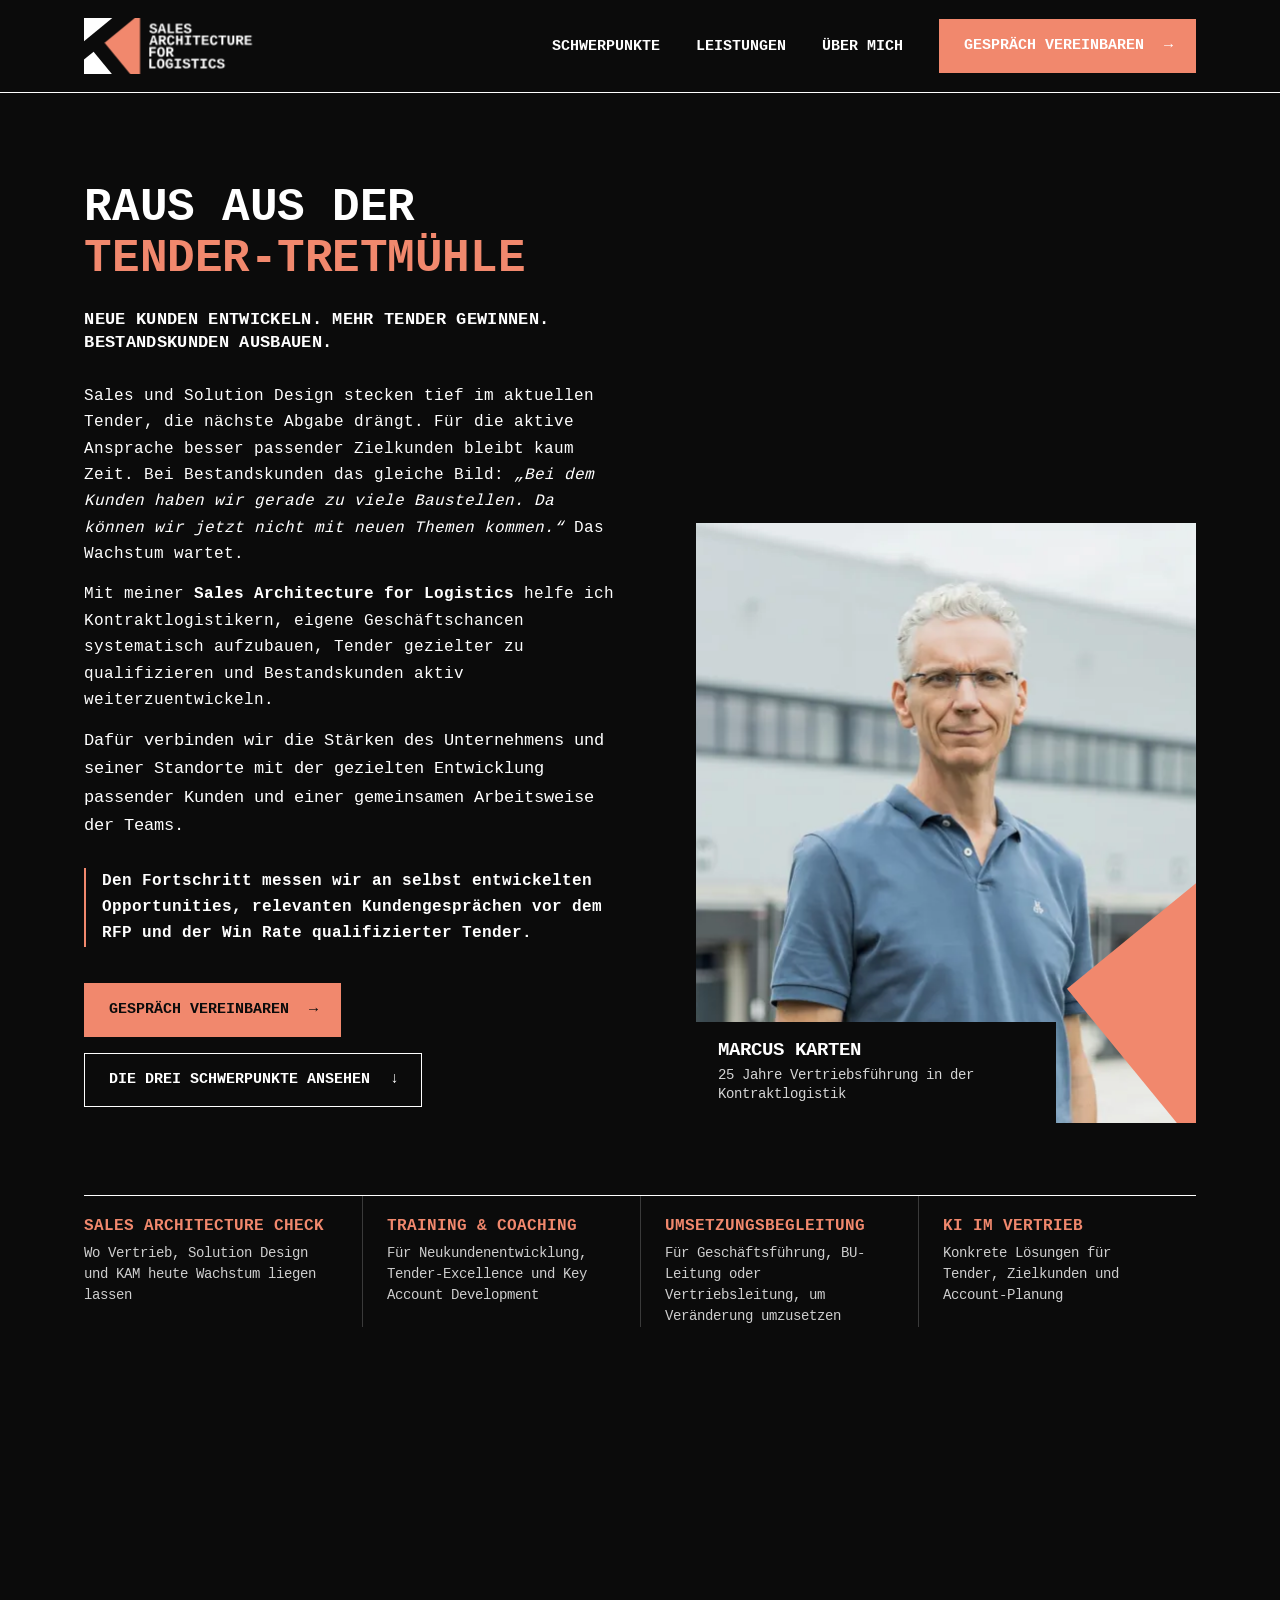
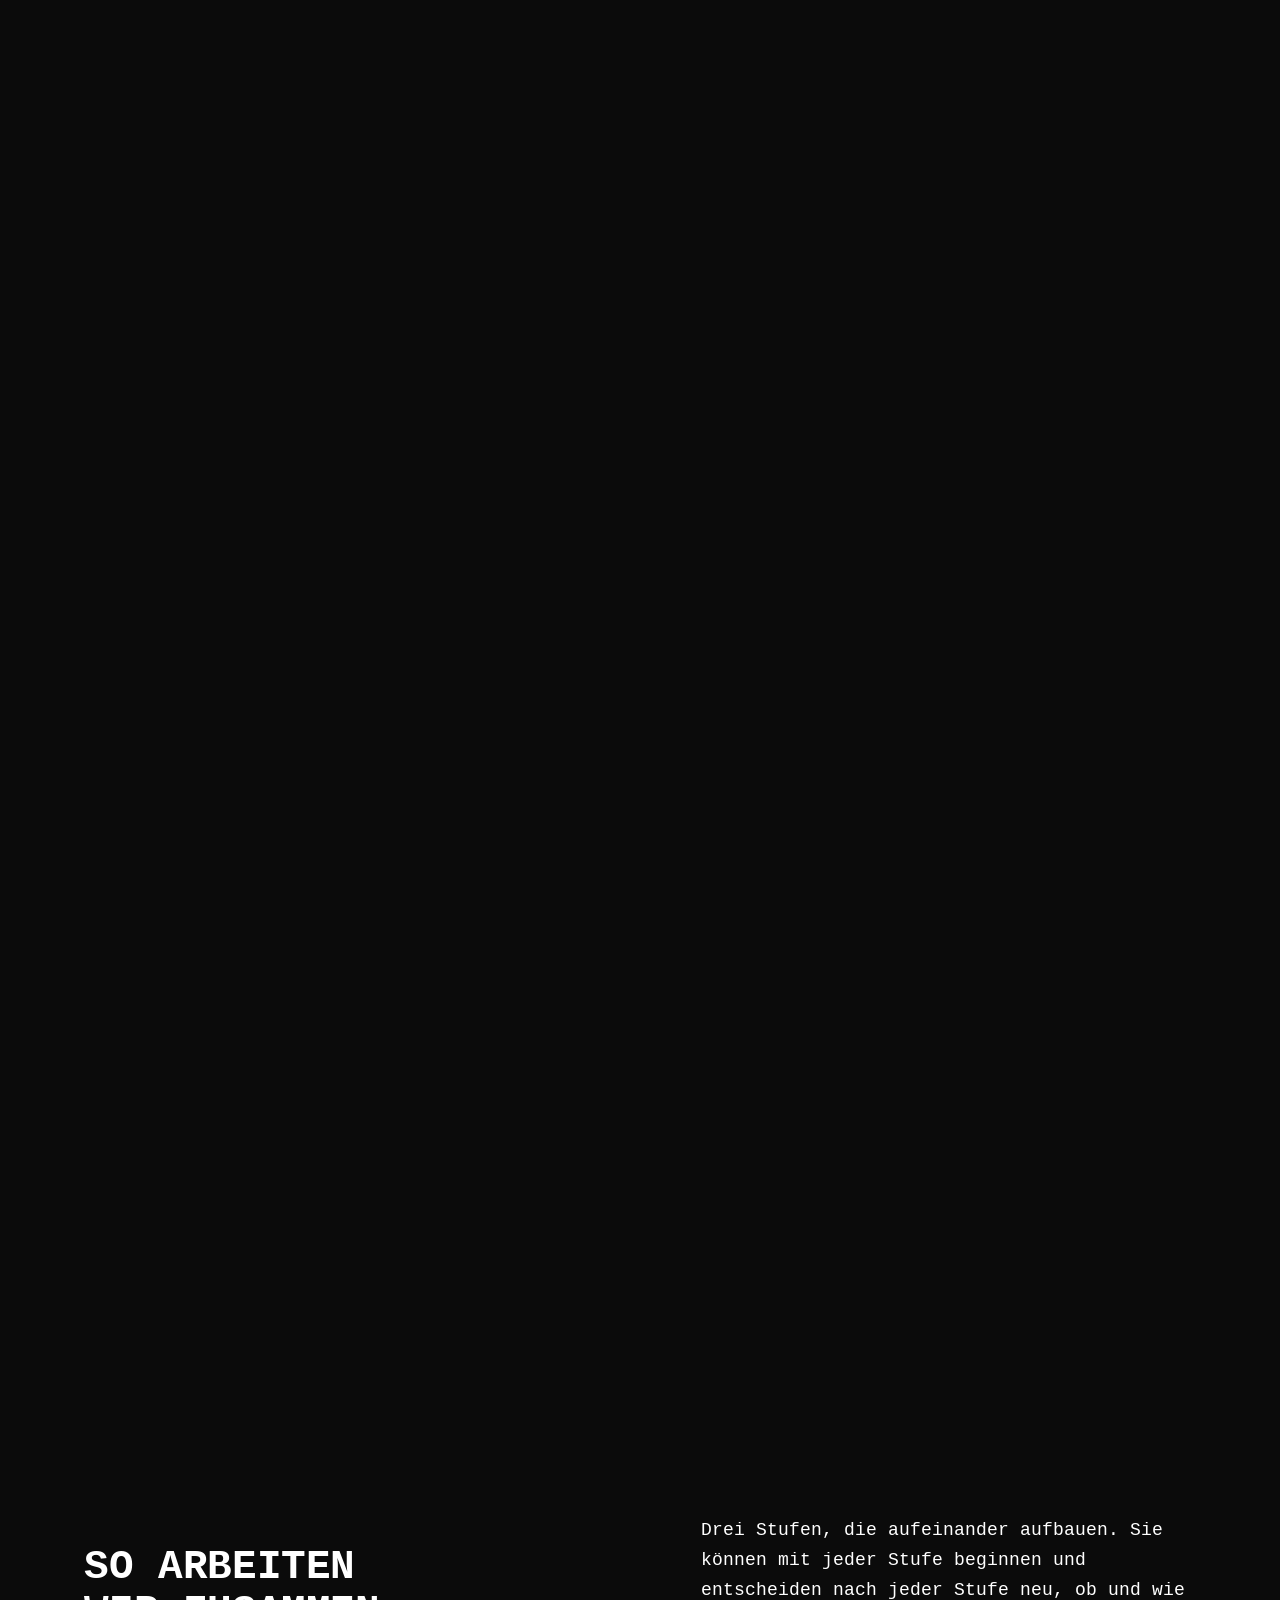
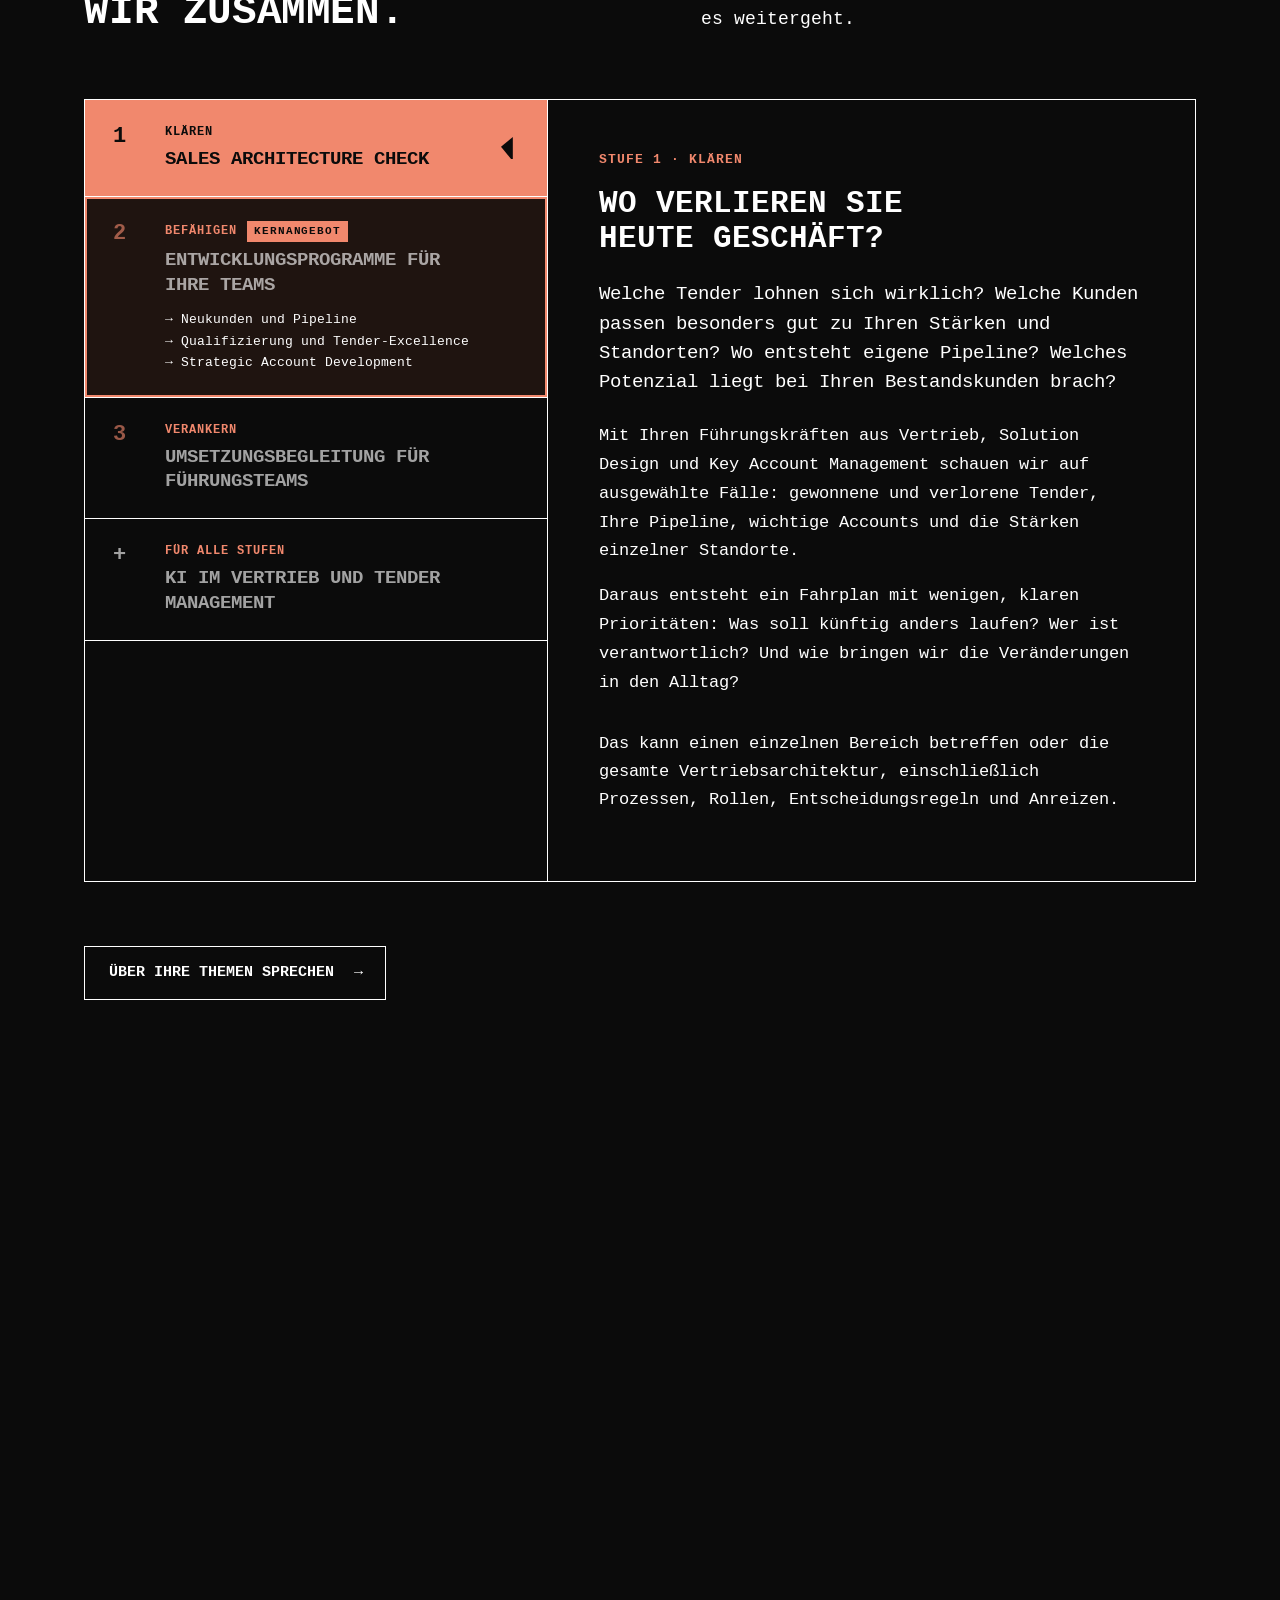
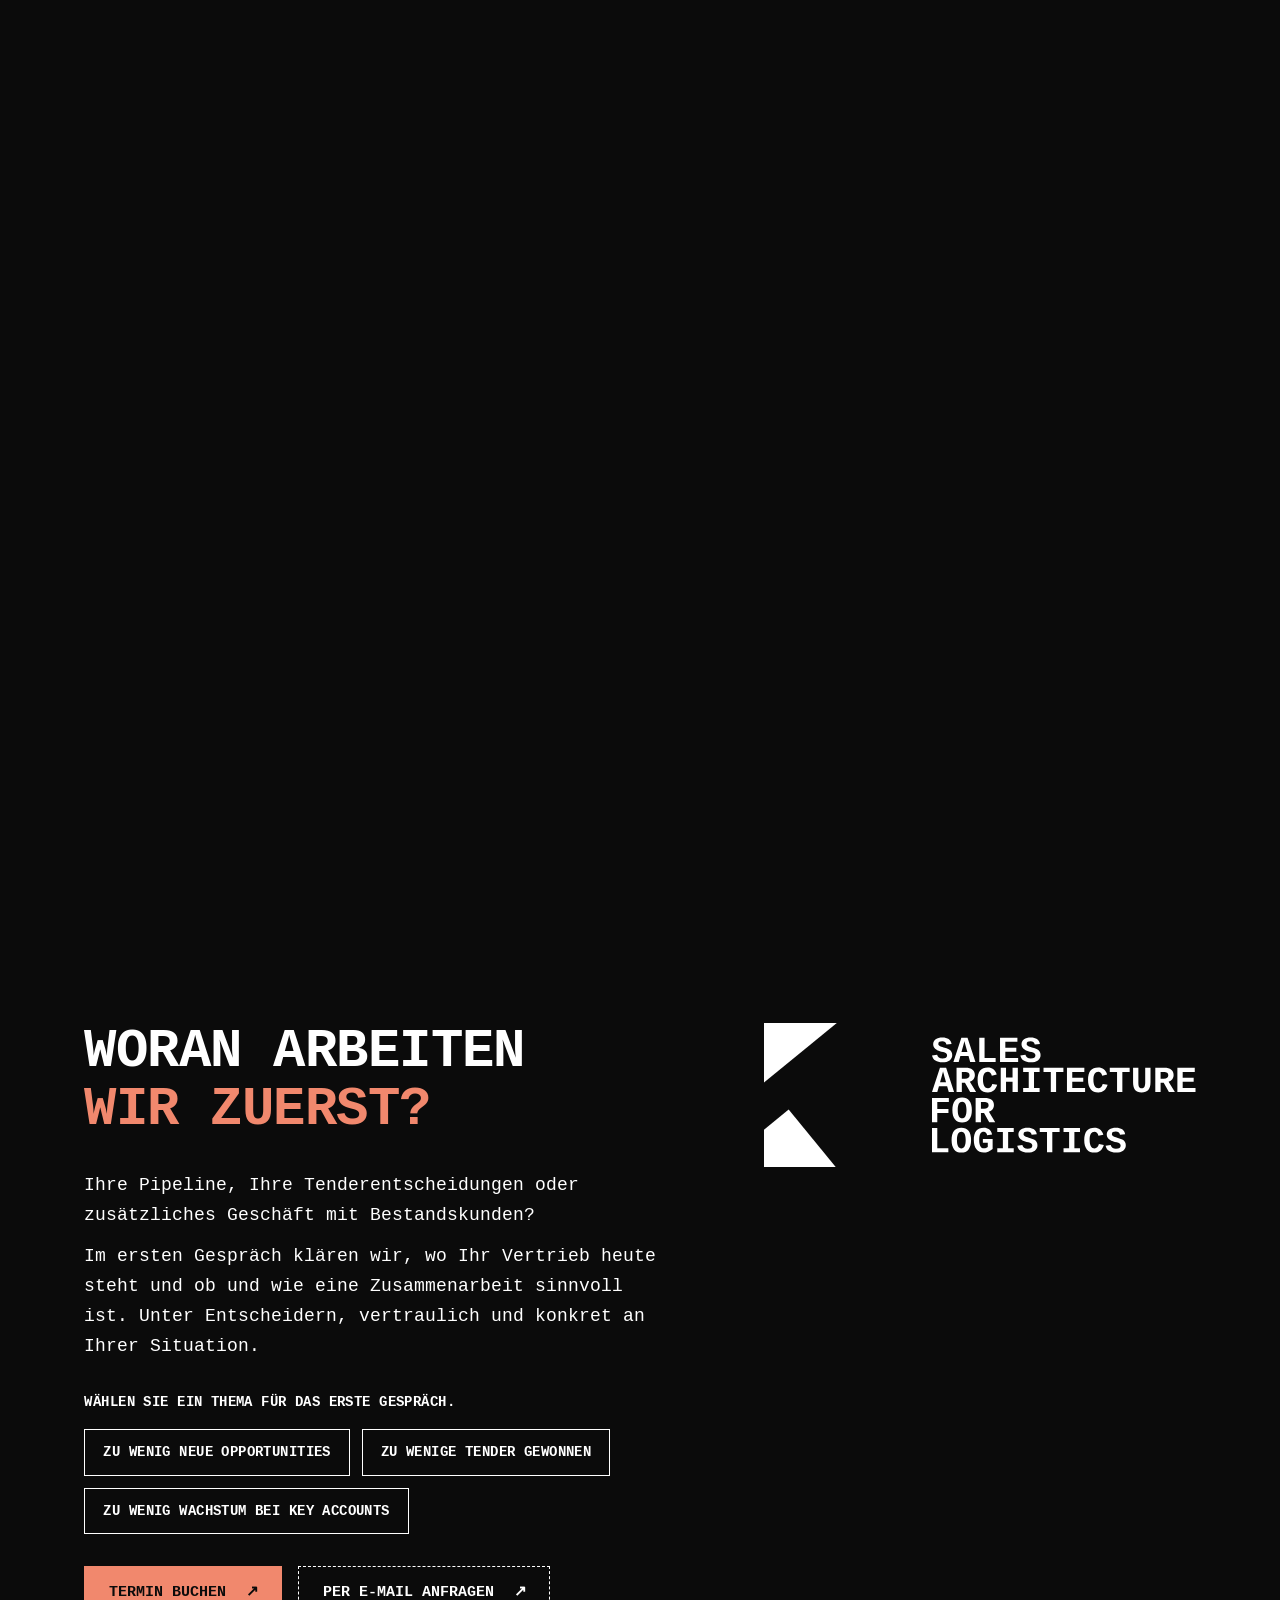
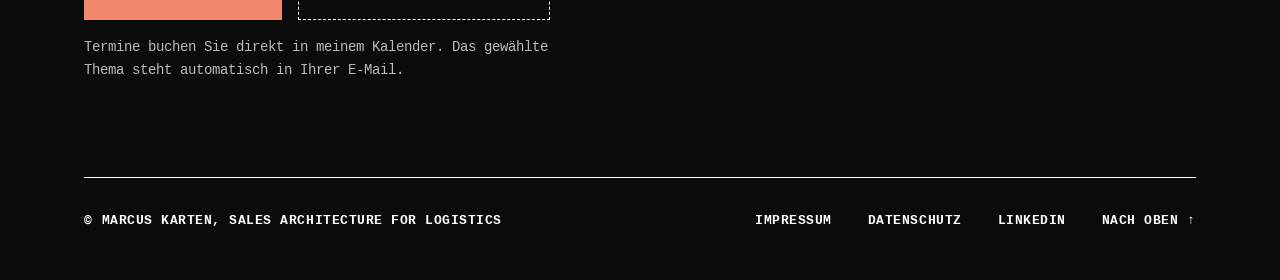
==== commit 437630d7: "Update index.html" ====
--- a/index.html
+++ b/index.html
@@ -596,8 +596,8 @@
         <div class="sp" data-sp="0">
           <p class="sp-step">Stufe 1 · Klären</p>
           <h3>Wo verlieren Sie heute Geschäft?</h3>
-          <p class="sp-lead">Welche Tender lohnen sich wirklich? Wo entsteht eigene Pipeline? Welches Potenzial liegt bei Ihren Bestandskunden brach?</p>
-          <div class="sp-copy"><p>Mit Ihren Führungskräften aus Vertrieb, Solution Design und Key Account Management schauen wir auf echte Fälle: gewonnene und verlorene Tender, die aktuelle Pipeline und Ihre wichtigsten Accounts.</p><p>Daraus entsteht ein Fahrplan mit wenigen, klaren Prioritäten: was künftig anders entschieden wird, wer dafür verantwortlich ist und wie die neue Arbeitsweise eingeführt wird. Für einen einzelnen Bereich oder für die gesamte Vertriebsarchitektur, von der Zielkundenstrategie bis zu Rollen und Anreizen.</p></div>
+          <p class="sp-lead">Welche Tender lohnen sich wirklich? Welche Kunden passen besonders gut zu Ihren Stärken und Standorten? Wo entsteht eigene Pipeline? Welches Potenzial liegt bei Ihren Bestandskunden brach?</p>
+          <div class="sp-copy"><p>Mit Ihren Führungskräften aus Vertrieb, Solution Design und Key Account Management schauen wir auf ausgewählte Fälle: gewonnene und verlorene Tender, Ihre Pipeline, wichtige Accounts und die Stärken einzelner Standorte.</p><p>Daraus entsteht ein Fahrplan mit wenigen, klaren Prioritäten: Was soll künftig anders laufen? Wer ist verantwortlich? Und wie bringen wir die Veränderungen in den Alltag? <p></p>Das kann einen einzelnen Bereich betreffen oder die gesamte Vertriebsarchitektur, einschließlich Prozessen, Rollen, Entscheidungsregeln und Anreizen.</p></div>
         </div>
 
         <div class="sp" data-sp="1" hidden>
@@ -609,8 +609,8 @@
             <details class="prog">
               <summary><span class="pn">01</span><span class="pt"><b>Neukunden und Pipeline</b></span><span class="tg" aria-hidden="true"></span></summary>
               <div class="prog-body">
-                <p class="deck">Wie bauen wir eine Pipeline aus Opportunities auf, die wir selbst entwickelt haben?</p>
-                <div class="sp-copy"><p>Die Teams klären, welche Kunden wirklich zu Ihren Standorten und Stärken passen, und warum.</p><p>Darauf aufbauend wählen sie Zielkunden aus, verfolgen deren Geschäftsentwicklung, erkennen passende Gesprächsanlässe und bauen Beziehungen systematisch auf. So entsteht über die Zeit echte Markt- und Kundenkenntnis.</p><p class="out">Ergebnis: mehr relevante Kundengespräche, bevor ein RFP kommt.</p></div>
+                <p class="deck">Wie bauen wir eine Pipeline mit Opportunities auf, die wir selbst entwickelt haben?</p>
+                <div class="sp-copy"><p>Die Teams klären, welche Kunden wirklich zu Ihren Standorten und Stärken passen, und warum.</p><p>Darauf aufbauend wählen sie Zielkunden aus, verfolgen deren Geschäftsentwicklung, erkennen passende Gesprächsanlässe und bauen Beziehungen systematisch auf. So entsteht über die Zeit echte Markt- und Kundenkenntnis.</p><p class="out">Ergebnis: Mehr Gespräche mit passenden Kunden, bevor ein RFP kommt. Und eine Pipeline, die das Team selbst aufbaut.</p></div>
               </div>
             </details>
             <details class="prog">
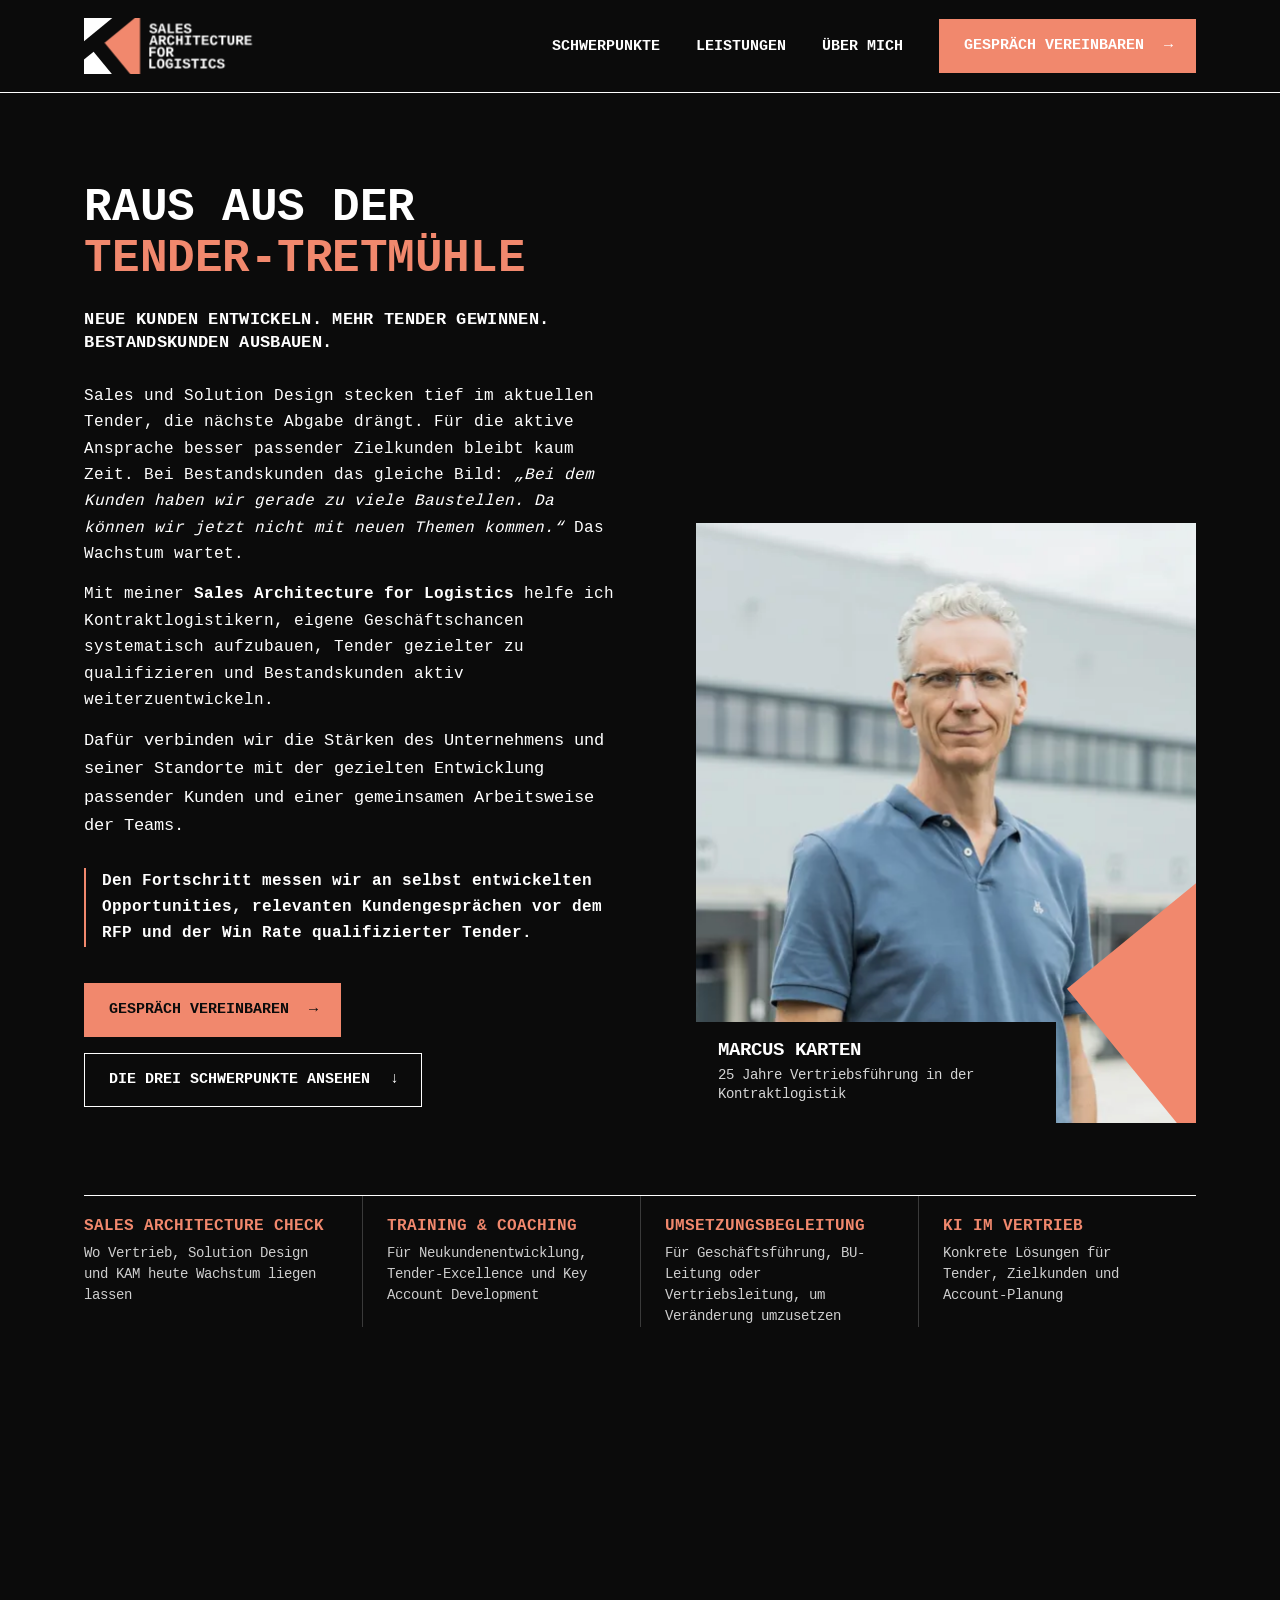
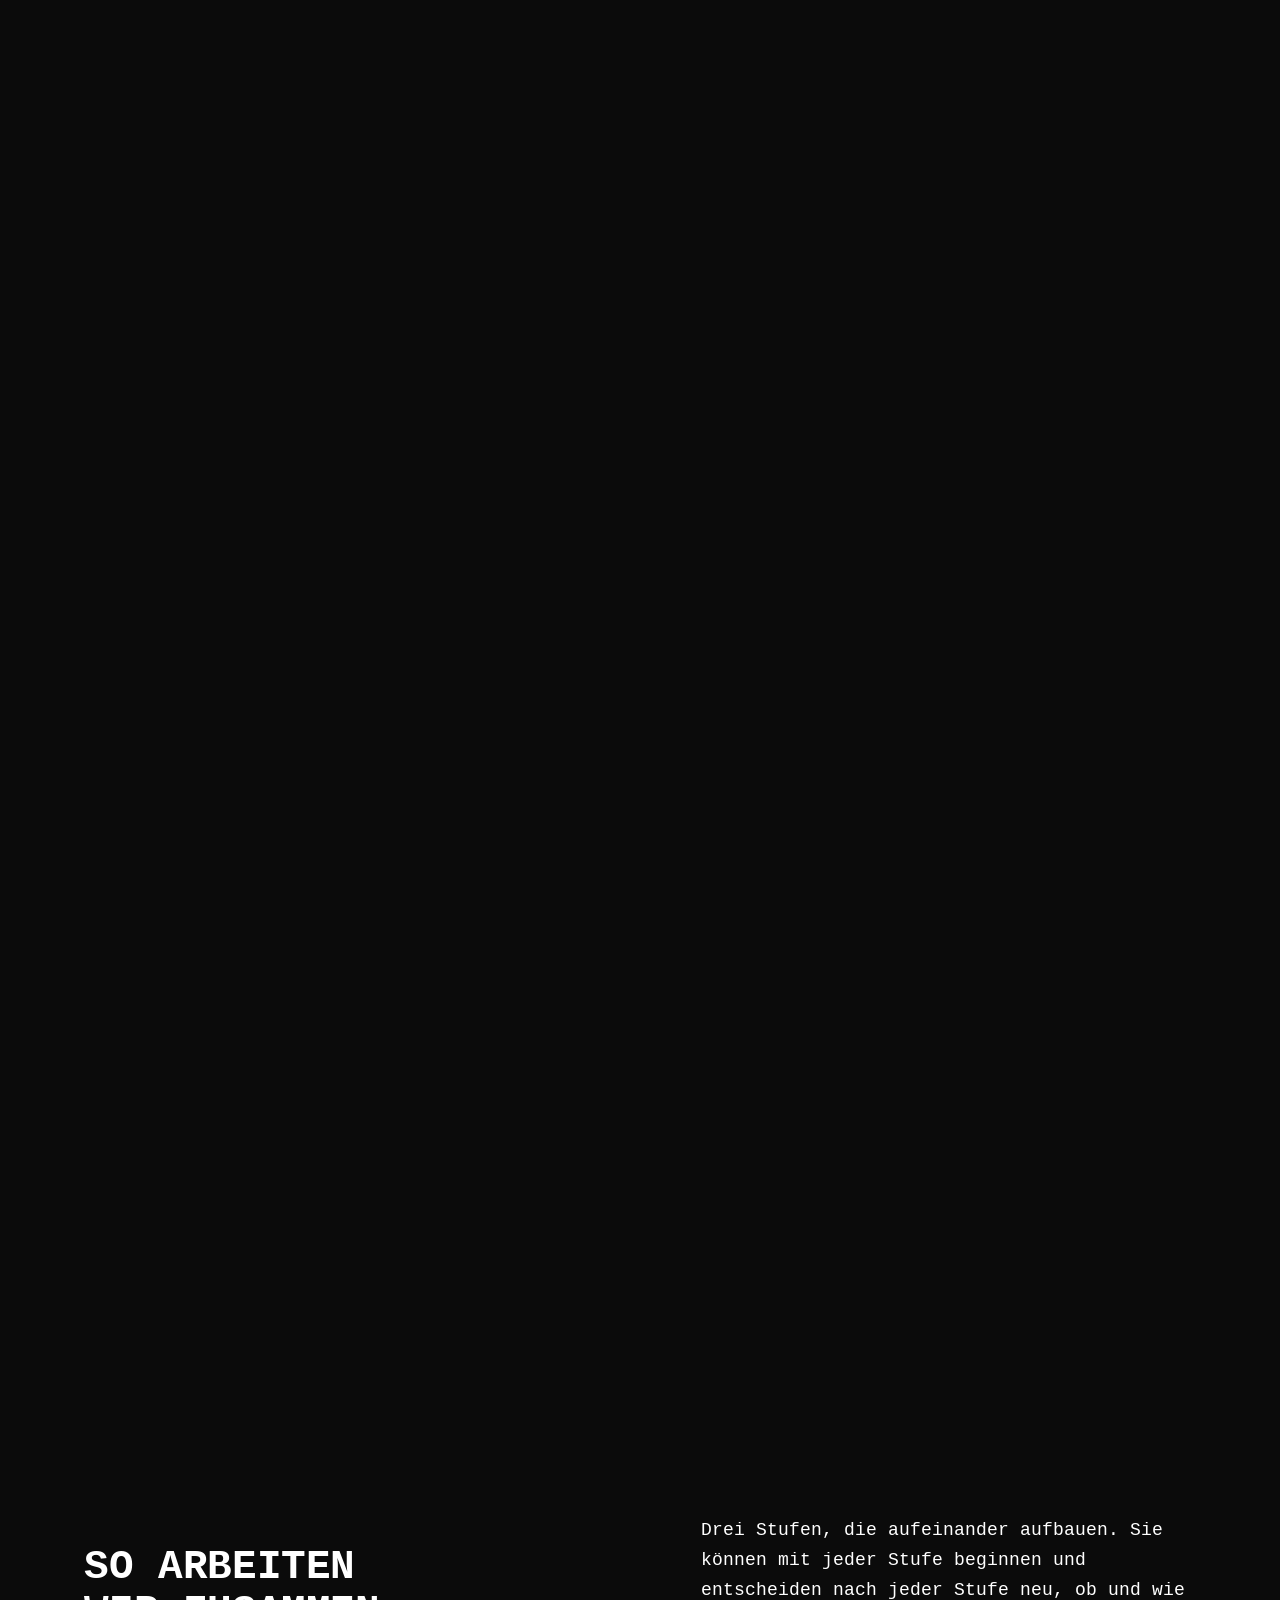
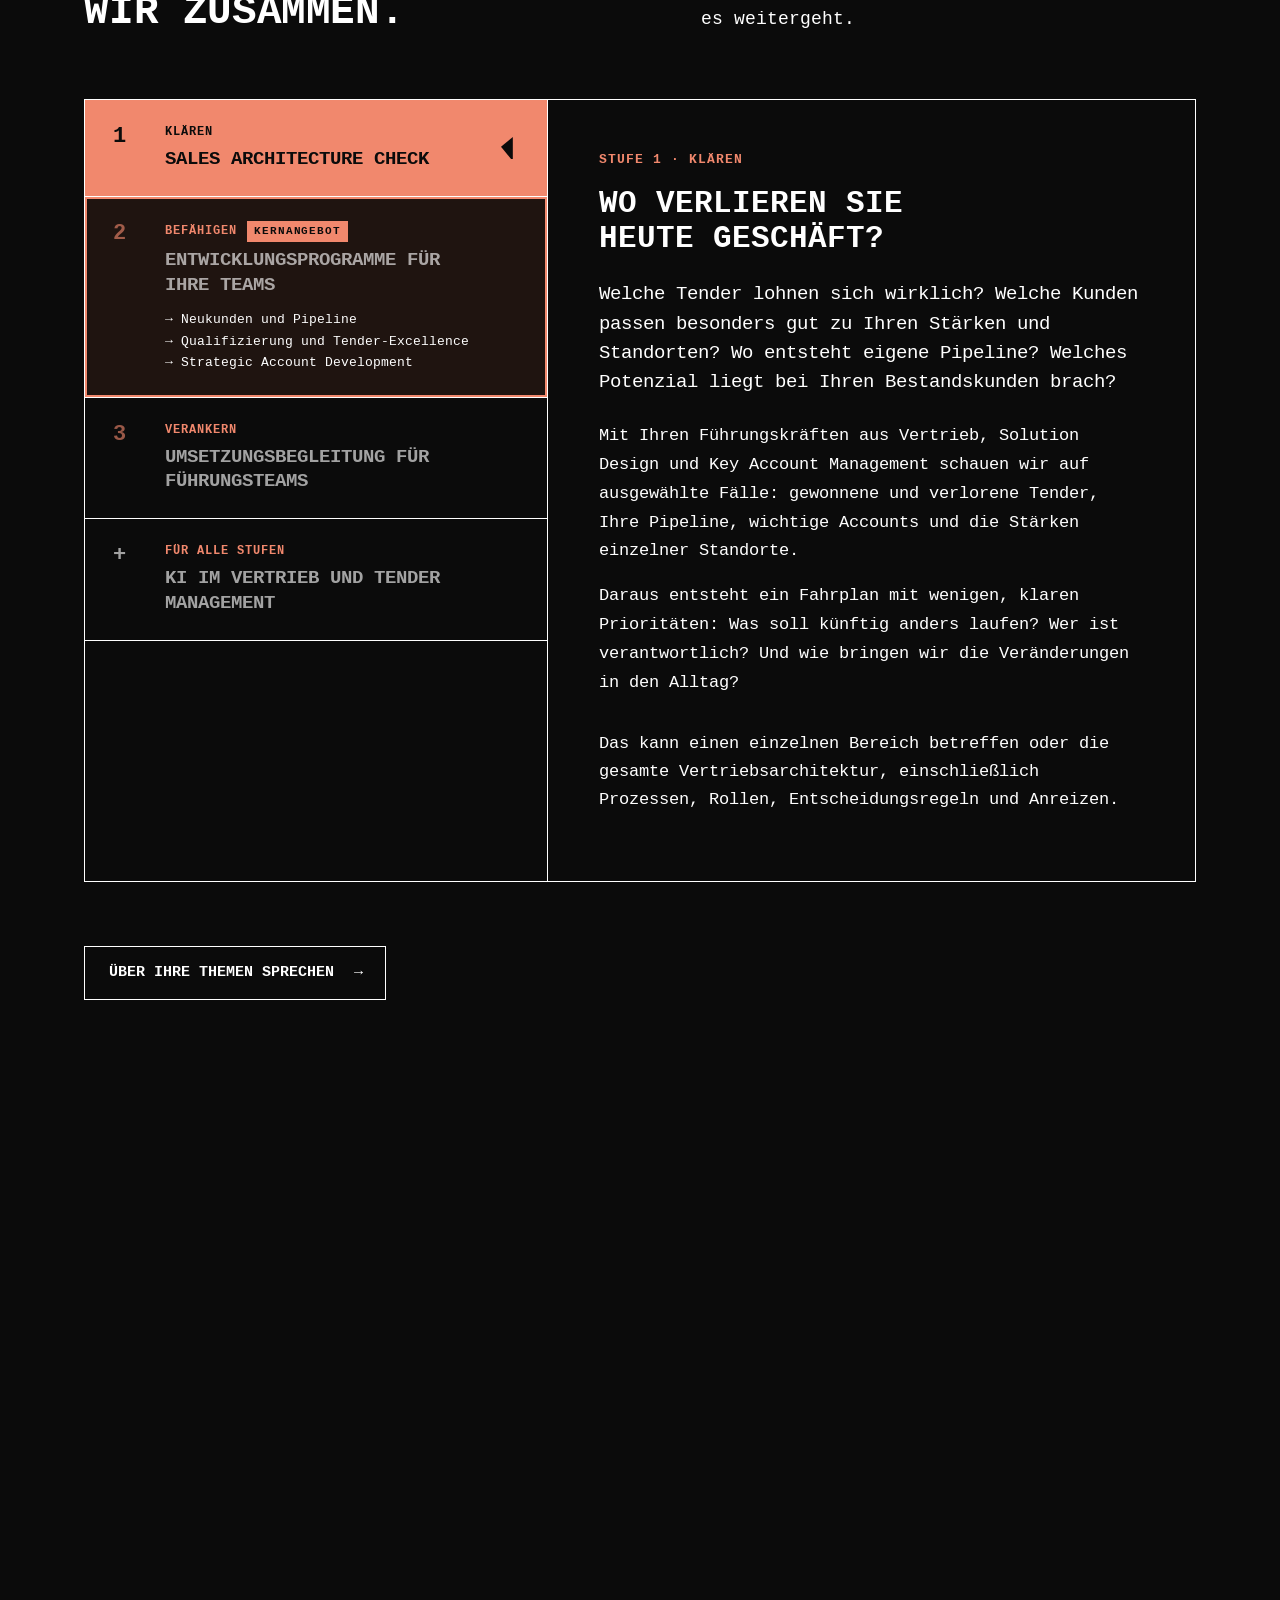
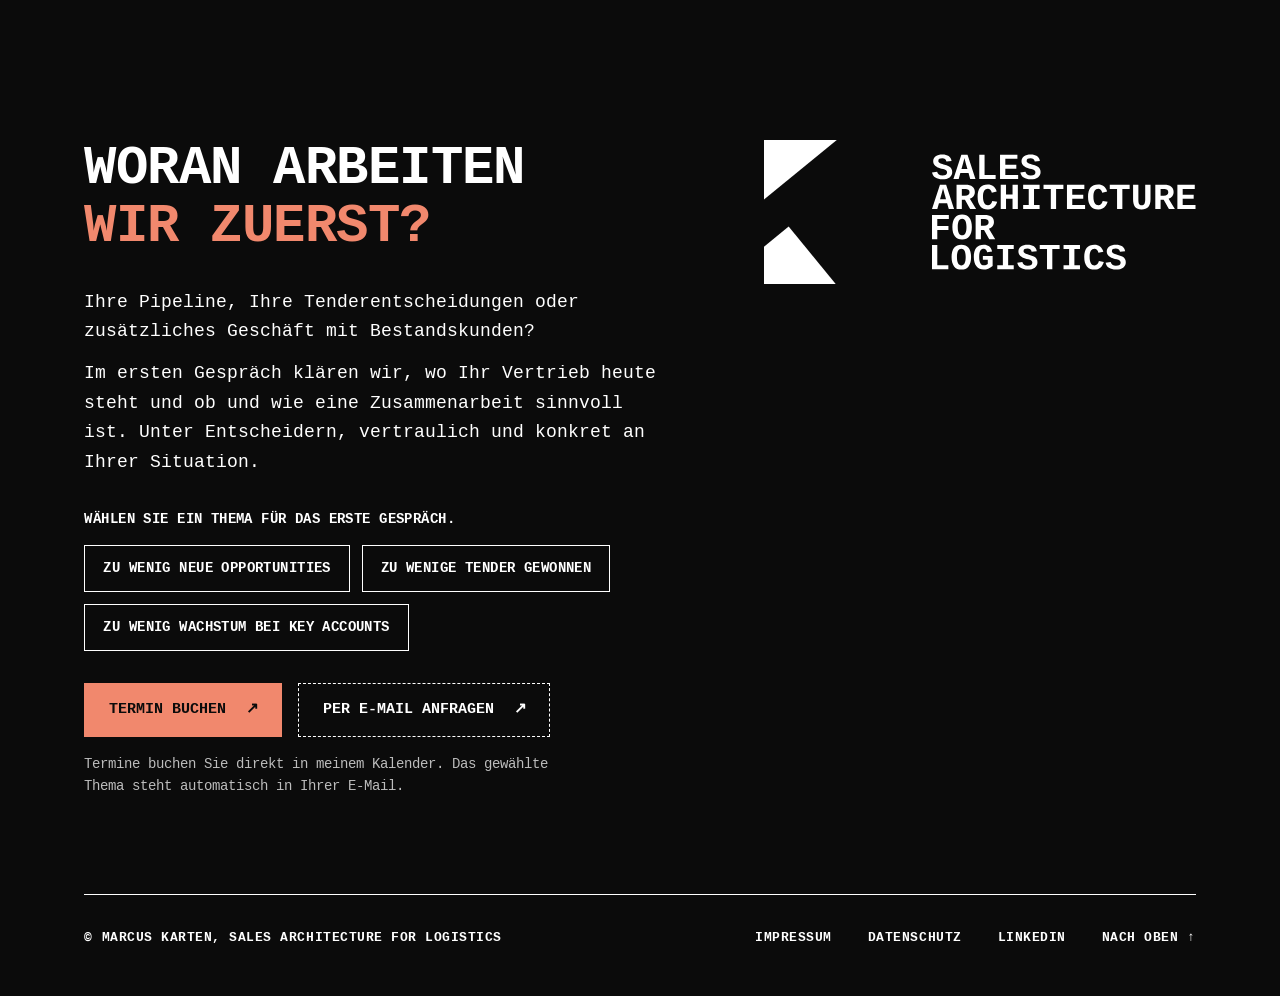
==== commit ea89b800: "Update index.html" ====
--- a/index.html
+++ b/index.html
@@ -678,9 +678,92 @@
   <div class="wrap s3-row">
     <div class="rail-photo" data-reveal><img class="st" src="assets/img/portrait-bahngleise-900.webp" srcset="assets/img/portrait-bahngleise-600.webp 600w, assets/img/portrait-bahngleise-900.webp 900w" sizes="(max-width:900px) 100vw, 464px" width="900" height="1334" loading="lazy" decoding="async" alt="Marcus Karten an Bahngleisen"><svg class="fx" viewBox="181.3 0 265.84 494" aria-hidden="true"><path d="M181.303 217.579L447.142 0V494H407.542L181.303 217.579Z"/></svg></div>
     <div class="exp" data-reveal>
-      <h2 class="h2 st" style="--i:0">Logistikvertrieb<br>von innen.</h2>
-      <p class="lead st" style="--i:1">Über 30 Jahre Führungsverantwortung im internationalen Lösungsvertrieb, davon 25 Jahre in der Kontraktlogistik.</p>
-      <div class="exp-copy st" style="--i:3"><p>Bei Arvato, FIEGE und GE habe ich Teams in Business Development, Solution Design und Key Account Management aufgebaut und geführt, auch in den USA und Asien. Dabei habe ich viele Vertriebsansätze ausprobiert und erlebt, was im Tagesgeschäft wirklich funktioniert und was nicht.</p><p>Ein Muster hat mich dabei immer wieder beschäftigt: Unternehmen wollen proaktiv neue Kunden gewinnen, doch Sales und Solution Design sind im Tender-Hamsterrad gefangen. Dabei gibt es meist viel besser geeignete Kunden, die aber niemand anspricht. Aus diesen Erfahrungen ist über viele Jahre meine <strong>Sales Architecture for Logistics</strong> entstanden.</p><p>Neukundenvertrieb </p><p>Ein wichtiger Baustein dabei ist NUTBASER, eine Methodik für Qualifizierung und verbindlichen Kundendialog. Vor rund 15 Jahren habe ich das Training für meine Vertriebsteams eingekauft. Ab da galt: Fakten statt Vermutungen. Kundengespräche wurden spürbar verbindlicher und fanden auf Augenhöhe statt. Inzwischen haben wir NUTBASER auf die Kontraktlogistik angepasst.</p><p>Heute unterstütze ich Kontraktlogistiker dabei, ihre Teams aus der Tender-Tretmühle zu führen. Hin zu einem Vertrieb, der eigene Chancen entwickelt, bessere Entscheidungen trifft und mit Kunden auf Augenhöhe arbeitet.</p></div>
+
+
+<h2 class="h2 st" style="--i:0">
+  25 Jahre Kontraktlogistikvertrieb.<br>
+  Daraus entstand meine Sales Architecture.
+</h2>
+
+<div class="exp-copy st" style="--i:1">
+
+  <p>
+    Bei Arvato, FIEGE und GE habe ich internationale Teams in
+    Business Development, Solution Design und Key Account Management
+    aufgebaut und geführt, auch in den USA und Asien.
+    Ich kenne die Verantwortung für Wachstum und Ergebnisse,
+    aber auch den Druck durch freie Lagerflächen,
+    Tenderfristen und begrenzte Ressourcen.
+  </p>
+
+  <p>
+    Ein Muster ist mir dabei immer wieder begegnet:
+    Sales und Solution Design bearbeiten eine Ausschreibung
+    nach der nächsten, oft mit erheblichem Aufwand und
+    unklaren Gewinnchancen. Gleichzeitig bleiben Kunden
+    unbearbeitet, die viel besser zu den eigenen Stärken
+    und Standorten passen würden.
+  </p>
+
+  <p>
+    Deshalb beginnt die Entwicklung neuen Geschäfts für mich
+    mit der Frage:
+    <strong>Was können wir für welche Kunden besonders gut,
+    und wie kommen wir mit ihnen ins Gespräch, lange bevor
+    eine Ausschreibung startet?</strong>
+    Die Antworten finden wir auch bei bestehenden Kunden.
+    Sie zeigen uns, worin unser tatsächlicher Wert liegt.
+  </p>
+
+  <p>
+    Ebenso wichtig ist die konsequente Qualifizierung von Tendern.
+    Vor rund 15 Jahren habe ich dafür NUTBASER als Training
+    für meine Vertriebsteams eingekauft.
+    Die Methodik hat unsere Kundengespräche und Entscheidungen
+    deutlich verändert: Fakten statt Vermutungen,
+    bessere Fragen und verbindlichere Gespräche auf Augenhöhe.
+    Seitdem haben wir die Anwendung für die Kontraktlogistik
+    weiterentwickelt.
+  </p>
+
+  <p>
+    Aus diesen und vielen weiteren Erfahrungen habe ich über
+    die Jahre meine <strong>Sales Architecture for Logistics</strong>
+    entwickelt. Sie verbindet den gezielten Aufbau eigener
+    Geschäftschancen mit konsequenter Tender Qualification
+    und dem strategischen Ausbau bestehender Kunden.
+  </p>
+
+  <p>
+    Entscheidend ist dabei die Zusammenarbeit im
+    <strong>Selling Center</strong>.
+    Vertrieb, Solution Design und Operations bilden häufig
+    den Kern. Je nach Kunde und Projekt kommen beispielsweise
+    Engineering, IT und Projektmanagement hinzu.
+    Das Management sorgt für klare Prioritäten und Entscheidungen.
+    Alle müssen den Kunden verstehen, Risiken offen ansprechen
+    und mit einer Stimme kommunizieren.
+  </p>
+
+  <p>
+    <strong>Denn am Ende verkauft ein Kontraktlogistiker
+    vor allem Vertrauen.</strong>
+    Der Kunde muss sicher sein, dass die angebotene Lösung
+    funktioniert und die später verantwortlichen Teams
+    hinter den gemachten Zusagen stehen.
+    Dieses Vertrauen entsteht, wenn alle Beteiligten
+    erkennbar an einem Strang ziehen.
+  </p>
+
+  <p>
+    Heute unterstütze ich Kontraktlogistiker dabei,
+    diese Arbeitsweise mit ihren Führungskräften und Teams
+    aufzubauen, anzuwenden und im Tagesgeschäft zu verankern.
+  </p>
+
+</div>
+
+</div>
       <a class="li-link st" style="--i:4" href="https://www.linkedin.com/in/marcuskarten/" target="_blank" rel="noopener">Werdegang im Detail auf LinkedIn <span aria-hidden="true">↗</span></a>
     </div>
   </div>
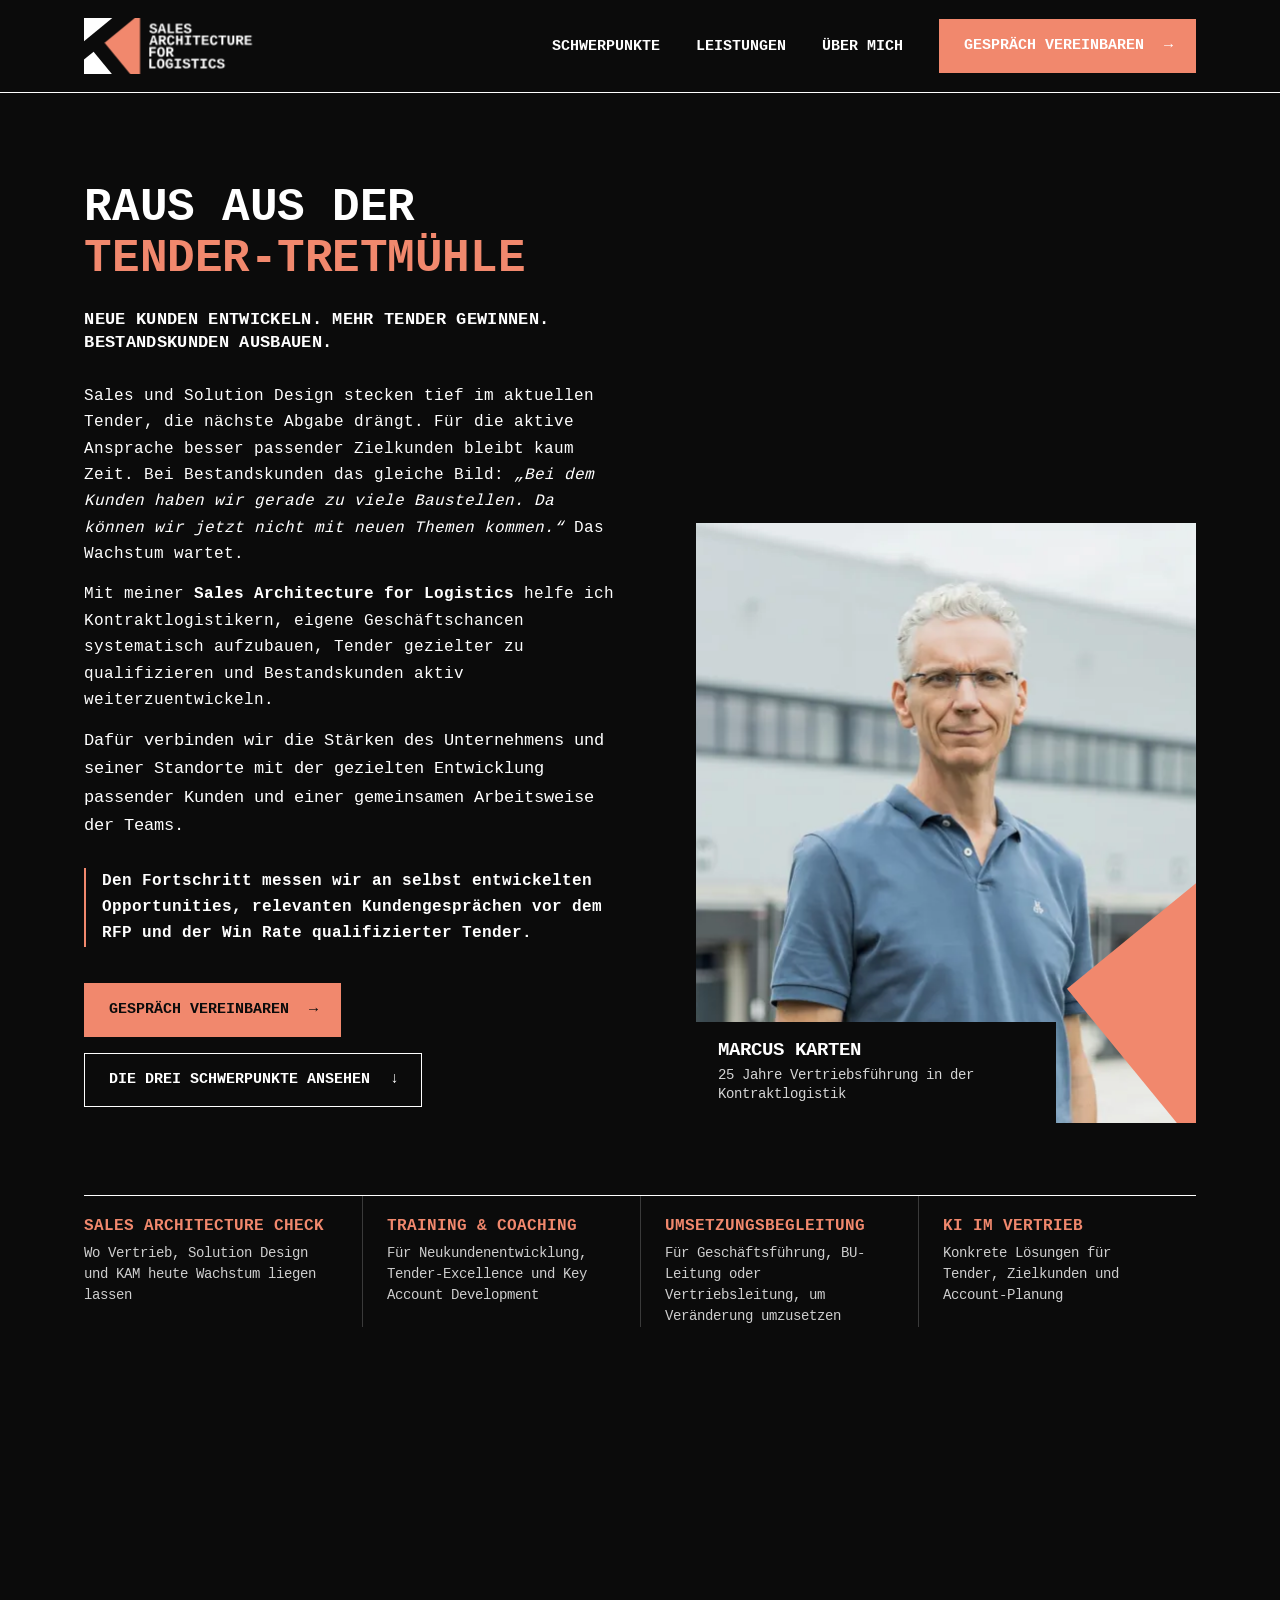
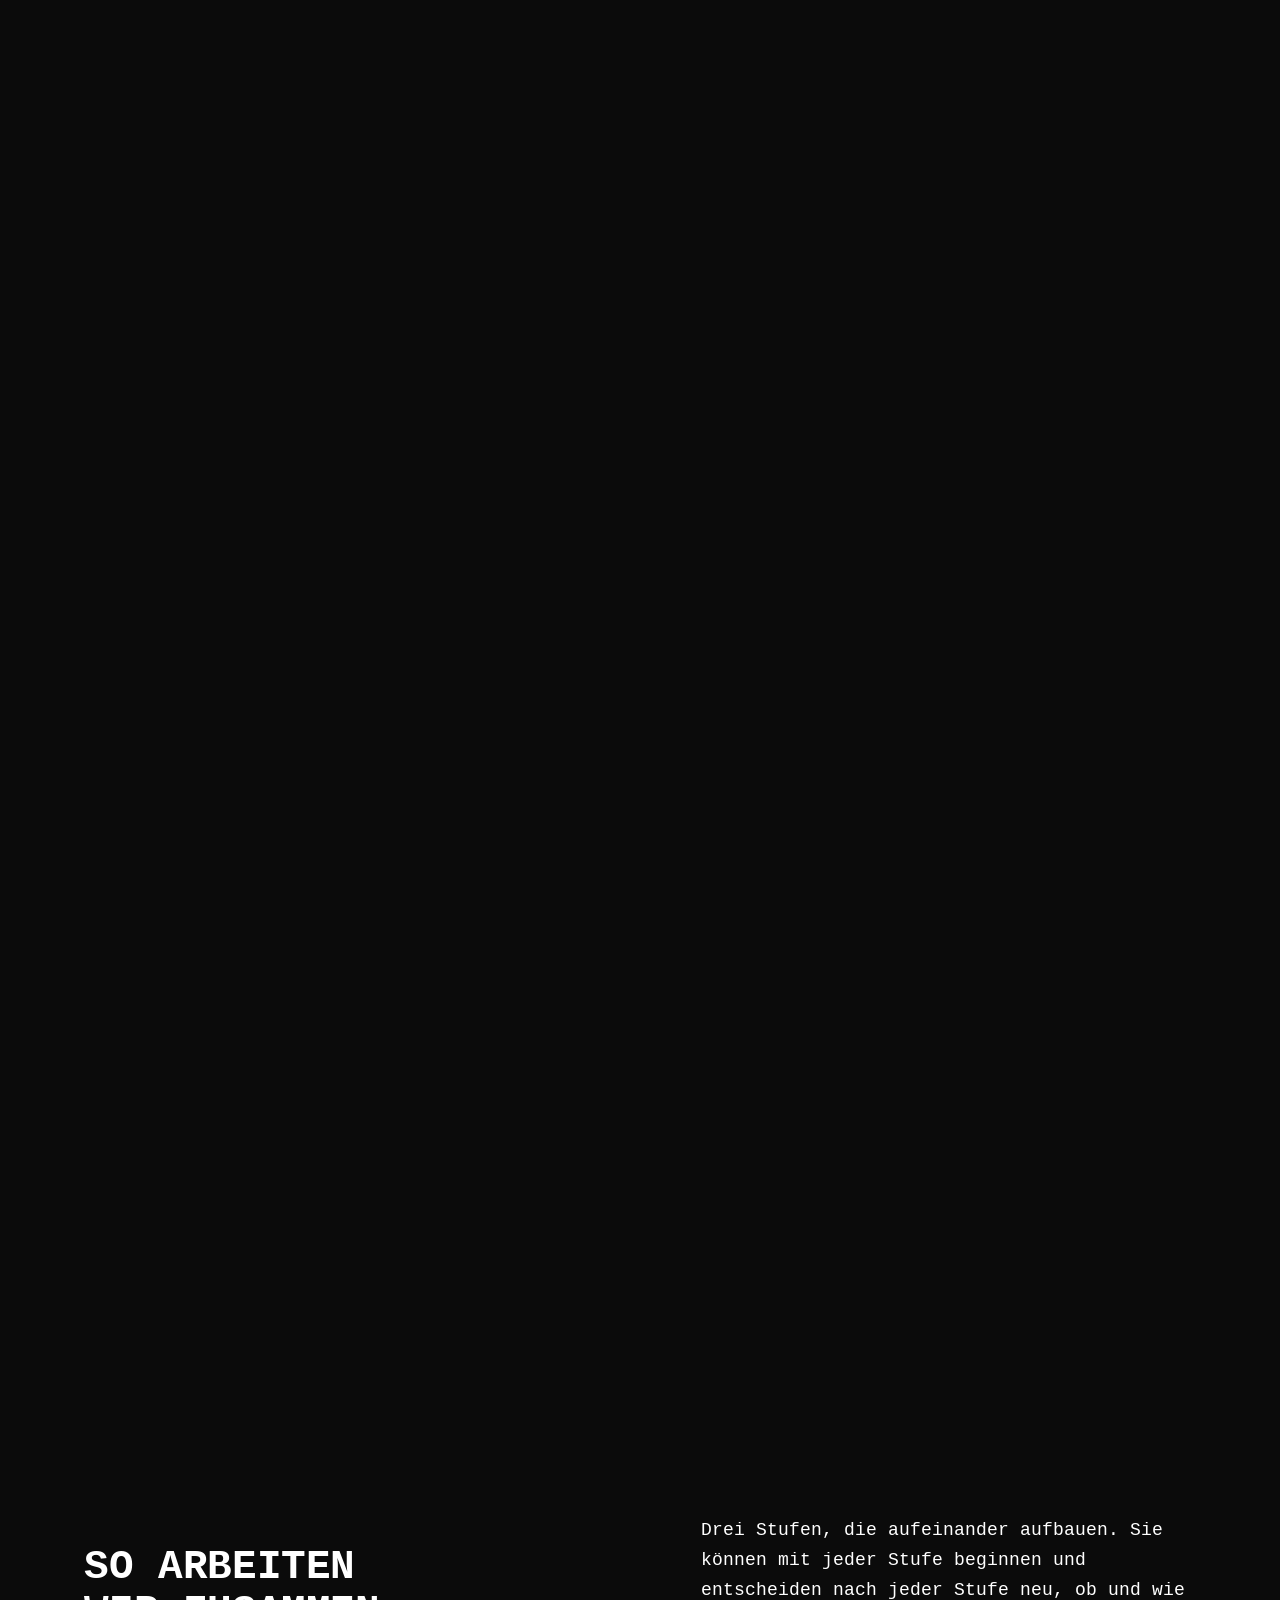
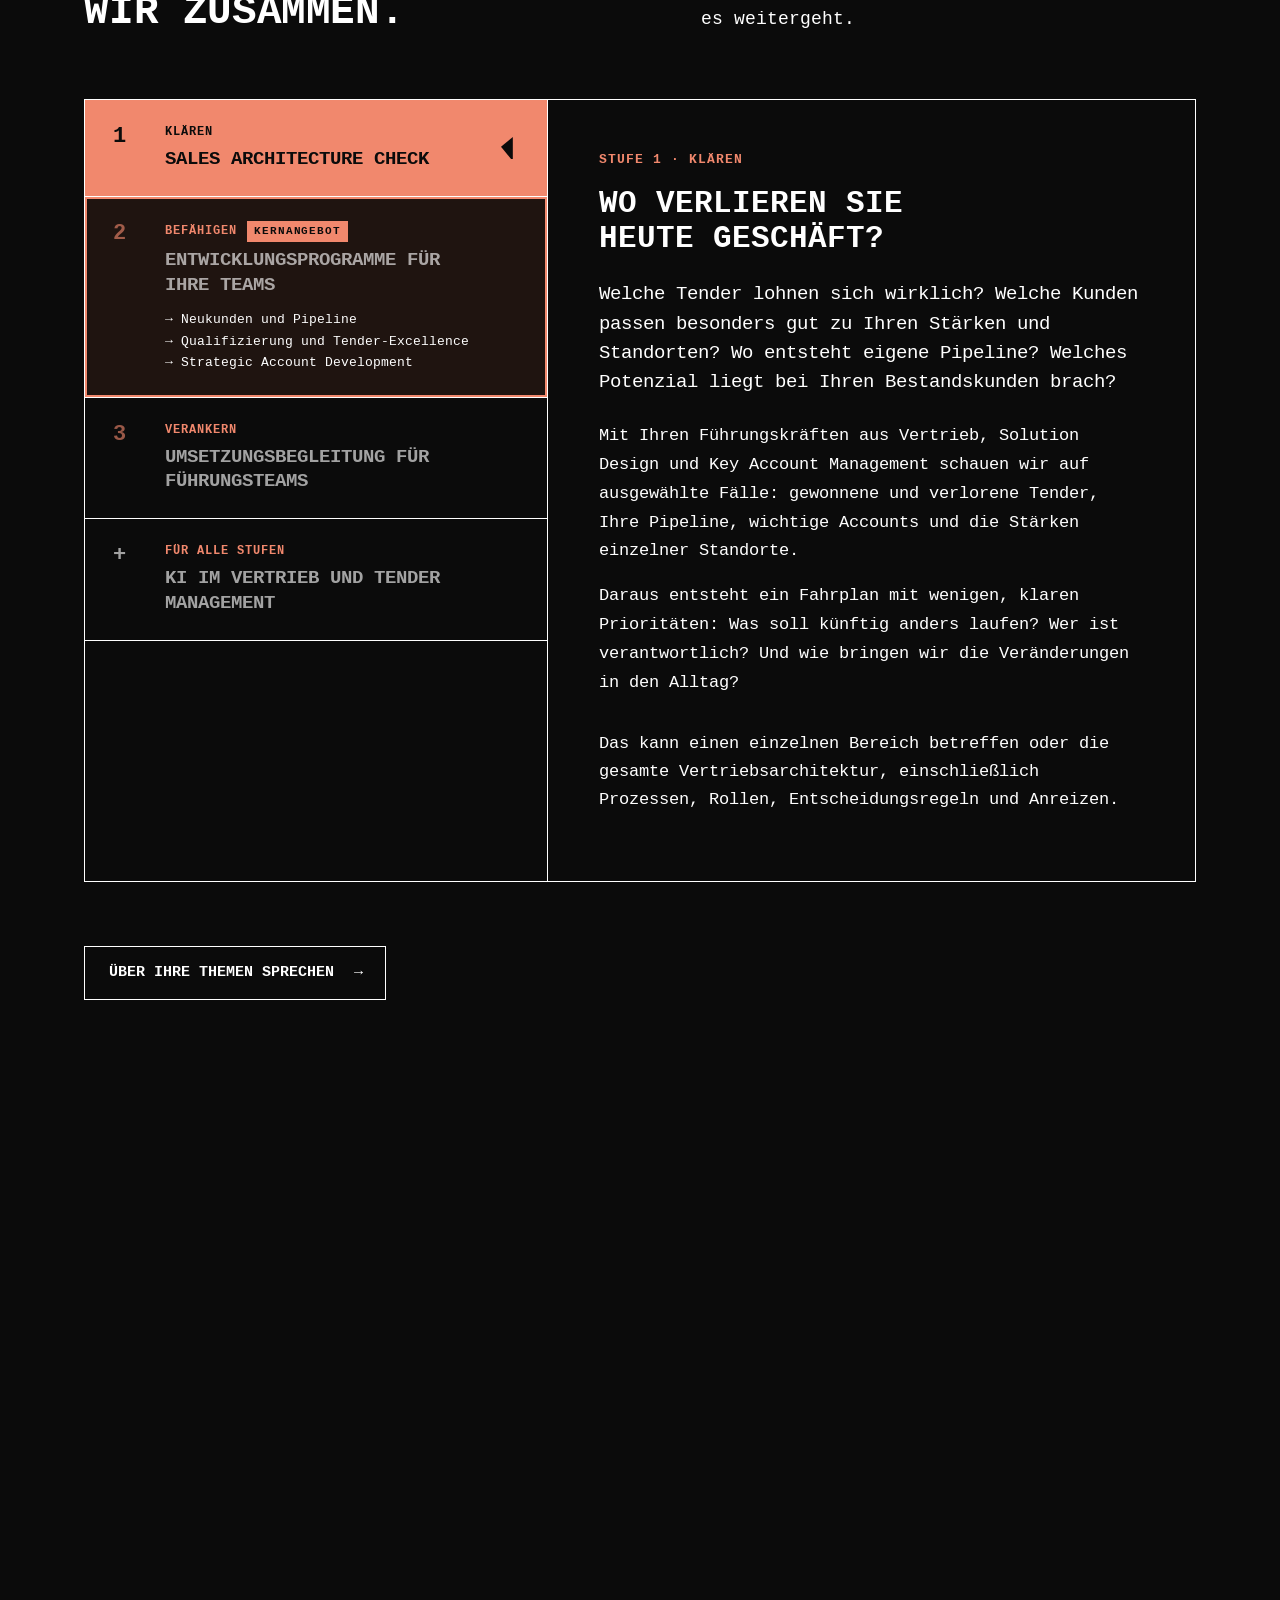
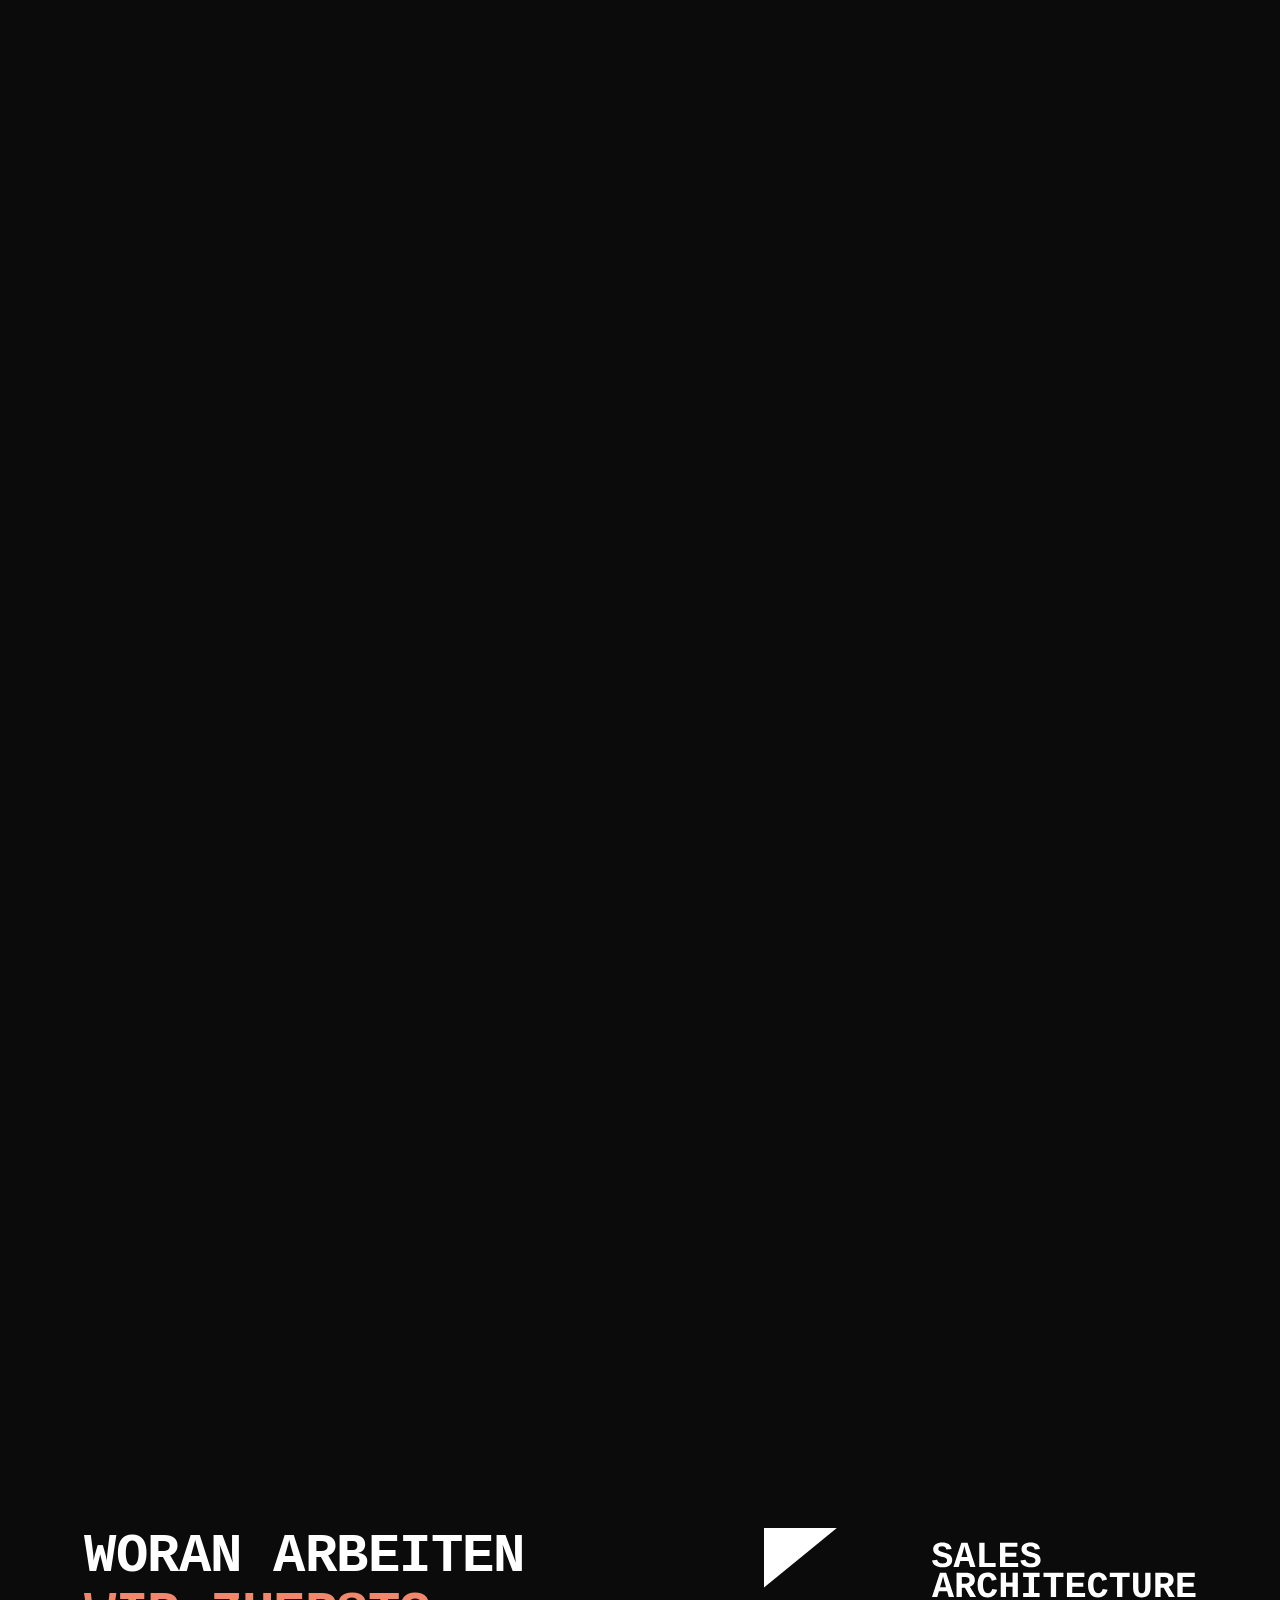
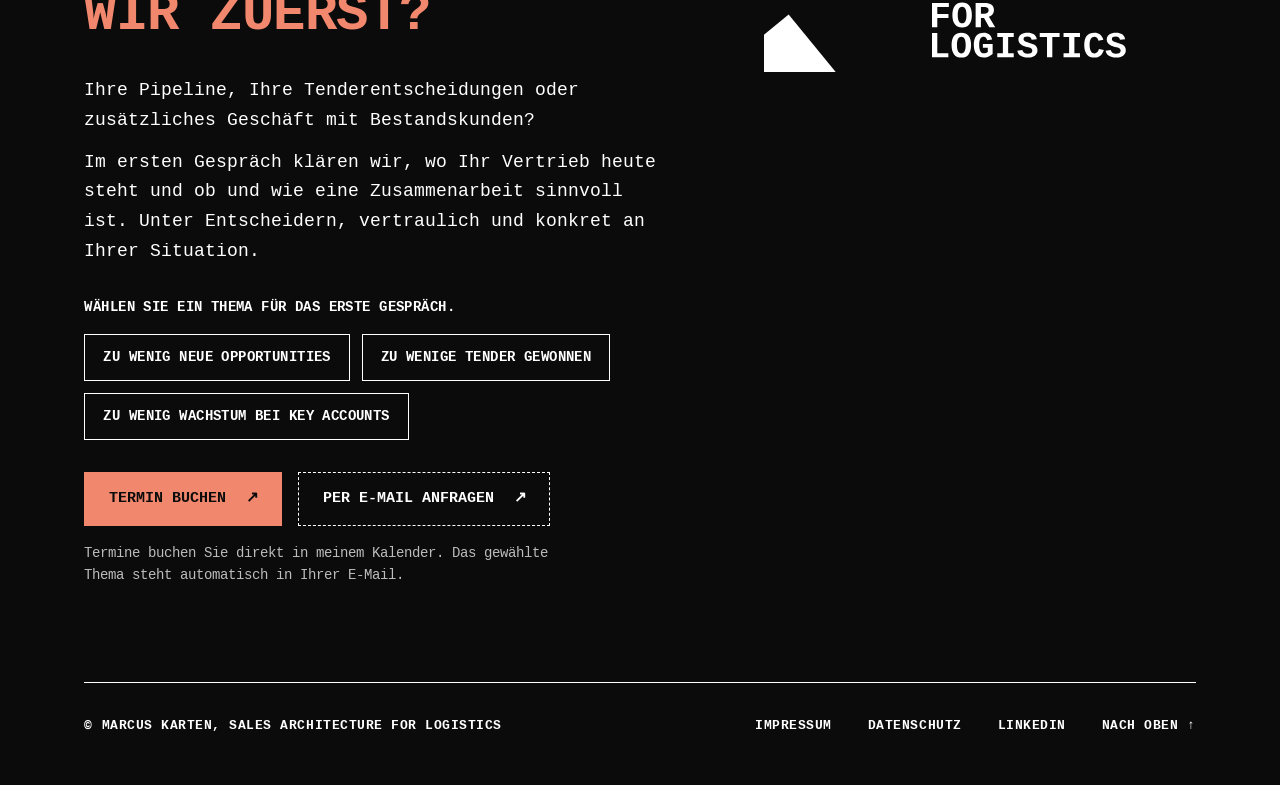
==== commit 05c6967e: "Update index.html" ====
--- a/index.html
+++ b/index.html
@@ -687,79 +687,73 @@
 
 <div class="exp-copy st" style="--i:1">
 
+
+<h2 class="h2 st" style="--i:0">
+  25 Jahre Kontraktlogistikvertrieb.<br>
+  Daraus entstand meine Sales Architecture.
+</h2>
+
+<div class="exp-copy st" style="--i:1">
+
   <p>
-    Bei Arvato, FIEGE und GE habe ich internationale Teams in
-    Business Development, Solution Design und Key Account Management
-    aufgebaut und geführt, auch in den USA und Asien.
-    Ich kenne die Verantwortung für Wachstum und Ergebnisse,
-    aber auch den Druck durch freie Lagerflächen,
-    Tenderfristen und begrenzte Ressourcen.
+    Bei Arvato, FIEGE und GE habe ich internationale Teams
+    in Business Development, Solution Design und Key Account
+    Management aufgebaut und geführt. Ich weiß, was es
+    bedeutet, für Wachstum verantwortlich zu sein,
+    neue Kunden zu gewinnen und Teams auf Ergebnisse
+    auszurichten.
   </p>
 
   <p>
-    Ein Muster ist mir dabei immer wieder begegnet:
-    Sales und Solution Design bearbeiten eine Ausschreibung
-    nach der nächsten, oft mit erheblichem Aufwand und
-    unklaren Gewinnchancen. Gleichzeitig bleiben Kunden
-    unbearbeitet, die viel besser zu den eigenen Stärken
-    und Standorten passen würden.
+    Ein Problem ist mir immer wieder begegnet:
+    Sales und Solution Design arbeiten mit Hochdruck
+    an Ausschreibungen, während passende Zielkunden
+    kaum angesprochen werden. Die Teams sind ausgelastet,
+    aber es entsteht zu wenig eigenes Neugeschäft.
+    Genau hier muss sich etwas ändern.
   </p>
 
   <p>
-    Deshalb beginnt die Entwicklung neuen Geschäfts für mich
-    mit der Frage:
-    <strong>Was können wir für welche Kunden besonders gut,
-    und wie kommen wir mit ihnen ins Gespräch, lange bevor
-    eine Ausschreibung startet?</strong>
-    Die Antworten finden wir auch bei bestehenden Kunden.
-    Sie zeigen uns, worin unser tatsächlicher Wert liegt.
+    Für mich heißt das: Die eigenen Stärken kennen,
+    passende Kunden aktiv bearbeiten, frühzeitig
+    Beziehungen aufbauen und daraus eigene Opportunities
+    entwickeln. Gleichzeitig müssen wir Tender konsequenter
+    qualifizieren, damit die besten Chancen auch die
+    nötigen Ressourcen bekommen.
   </p>
 
   <p>
-    Ebenso wichtig ist die konsequente Qualifizierung von Tendern.
-    Vor rund 15 Jahren habe ich dafür NUTBASER als Training
-    für meine Vertriebsteams eingekauft.
-    Die Methodik hat unsere Kundengespräche und Entscheidungen
-    deutlich verändert: Fakten statt Vermutungen,
-    bessere Fragen und verbindlichere Gespräche auf Augenhöhe.
-    Seitdem haben wir die Anwendung für die Kontraktlogistik
-    weiterentwickelt.
+    Eine wichtige Erfahrung dabei war NUTBASER.
+    Vor rund 15 Jahren habe ich die Methodik in meinen
+    Vertriebsteams eingeführt. Sie hat unsere Kundengespräche
+    und Qualifizierungsentscheidungen verändert:
+    bessere Fragen, belastbarere Informationen und
+    mehr Verbindlichkeit. Die Anwendung haben wir
+    für die Kontraktlogistik weiterentwickelt.
   </p>
 
   <p>
-    Aus diesen und vielen weiteren Erfahrungen habe ich über
-    die Jahre meine <strong>Sales Architecture for Logistics</strong>
-    entwickelt. Sie verbindet den gezielten Aufbau eigener
-    Geschäftschancen mit konsequenter Tender Qualification
-    und dem strategischen Ausbau bestehender Kunden.
+    Aus diesen Erfahrungen entstand meine
+    <strong>Sales Architecture for Logistics</strong>.
+    Sie verbindet den aktiven Aufbau eigener Pipeline,
+    konsequente Tender Qualification und den Ausbau
+    bestehender Kunden. Vertrieb, Solution Design,
+    Operations und Management arbeiten dabei mit
+    gemeinsamen Prioritäten und klaren Entscheidungen.
   </p>
 
   <p>
-    Entscheidend ist dabei die Zusammenarbeit im
-    <strong>Selling Center</strong>.
-    Vertrieb, Solution Design und Operations bilden häufig
-    den Kern. Je nach Kunde und Projekt kommen beispielsweise
-    Engineering, IT und Projektmanagement hinzu.
-    Das Management sorgt für klare Prioritäten und Entscheidungen.
-    Alle müssen den Kunden verstehen, Risiken offen ansprechen
-    und mit einer Stimme kommunizieren.
+    <strong>Mein Ziel ist, dass aus dieser Zusammenarbeit
+    mehr Geschäft entsteht.</strong>
+    Mehr Gespräche mit passenden Kunden, mehr selbst
+    entwickelte Opportunities und bessere Chancen,
+    die richtigen Tender zu gewinnen.
+    Und ein Team, das gegenüber dem Kunden geschlossen
+    auftritt und Vertrauen schafft.
   </p>
 
-  <p>
-    <strong>Denn am Ende verkauft ein Kontraktlogistiker
-    vor allem Vertrauen.</strong>
-    Der Kunde muss sicher sein, dass die angebotene Lösung
-    funktioniert und die später verantwortlichen Teams
-    hinter den gemachten Zusagen stehen.
-    Dieses Vertrauen entsteht, wenn alle Beteiligten
-    erkennbar an einem Strang ziehen.
-  </p>
-
-  <p>
-    Heute unterstütze ich Kontraktlogistiker dabei,
-    diese Arbeitsweise mit ihren Führungskräften und Teams
-    aufzubauen, anzuwenden und im Tagesgeschäft zu verankern.
-  </p>
+</div>
+
 
 </div>
 
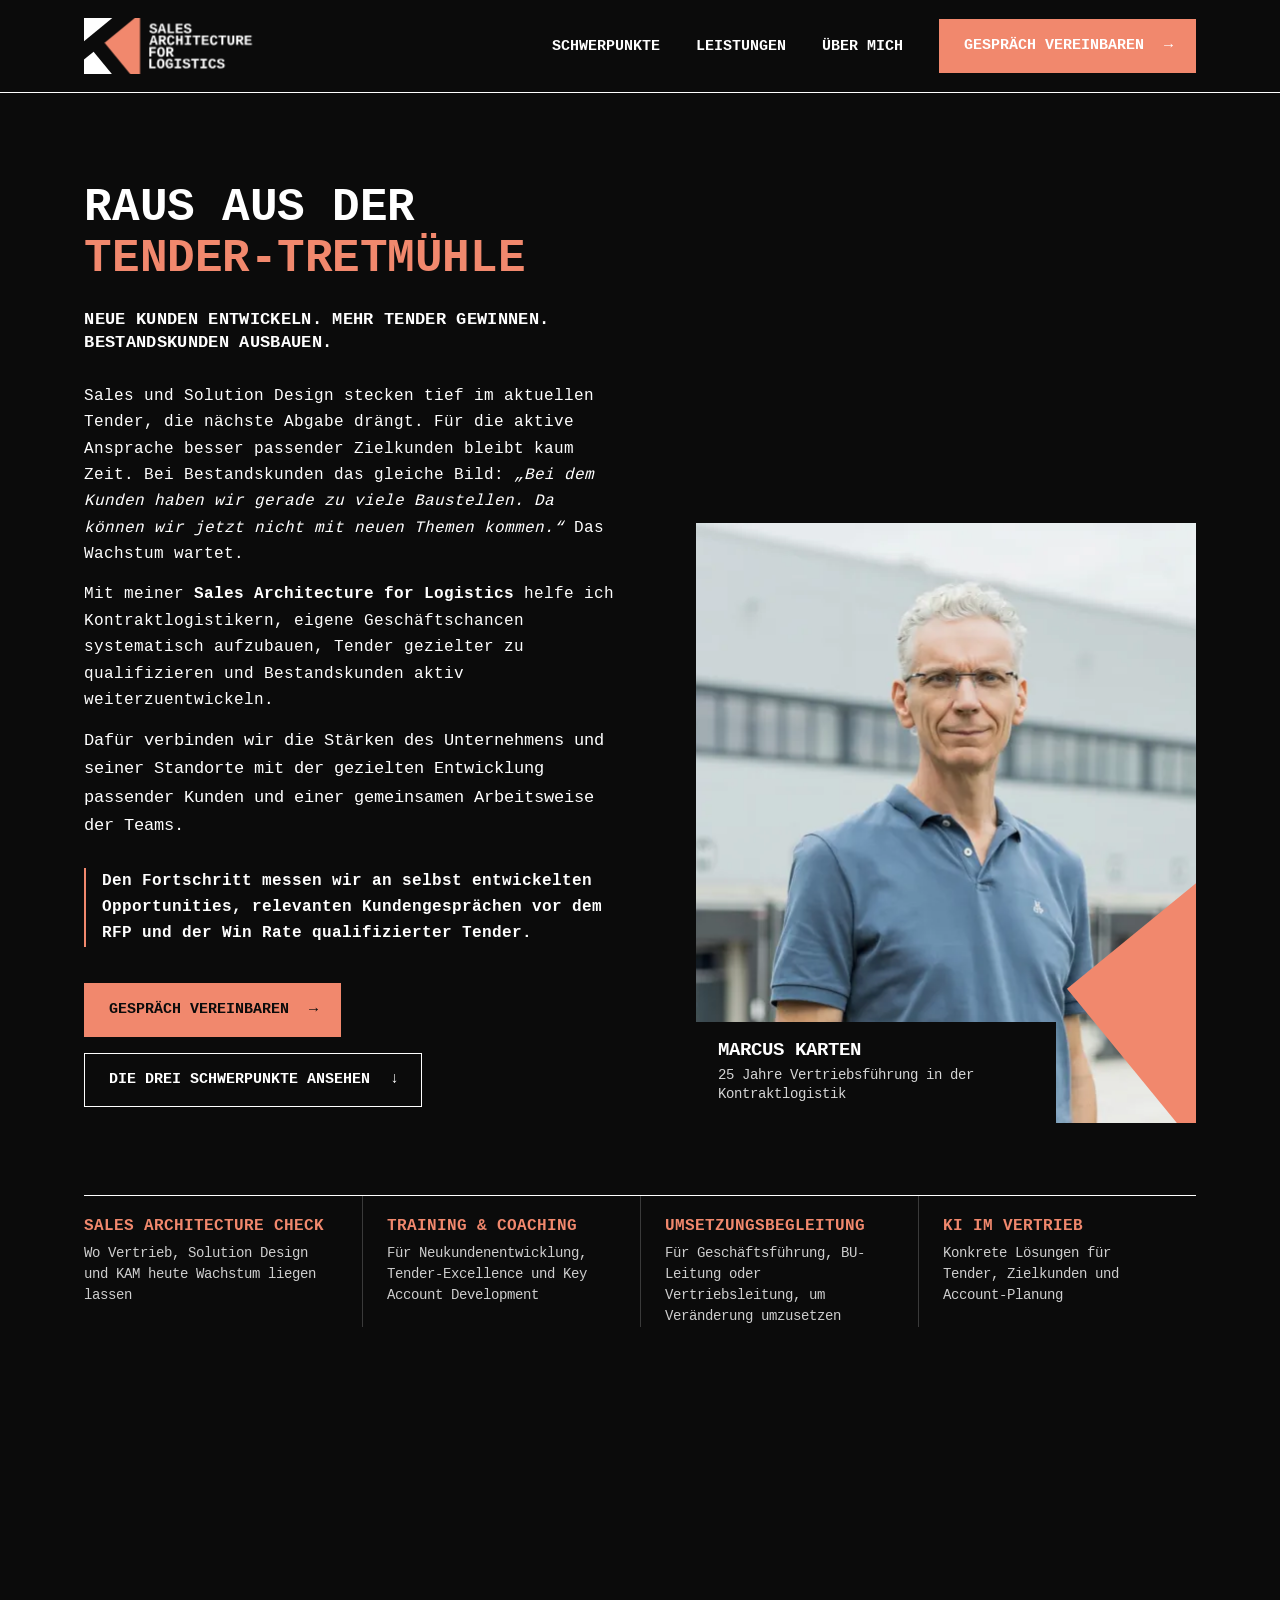
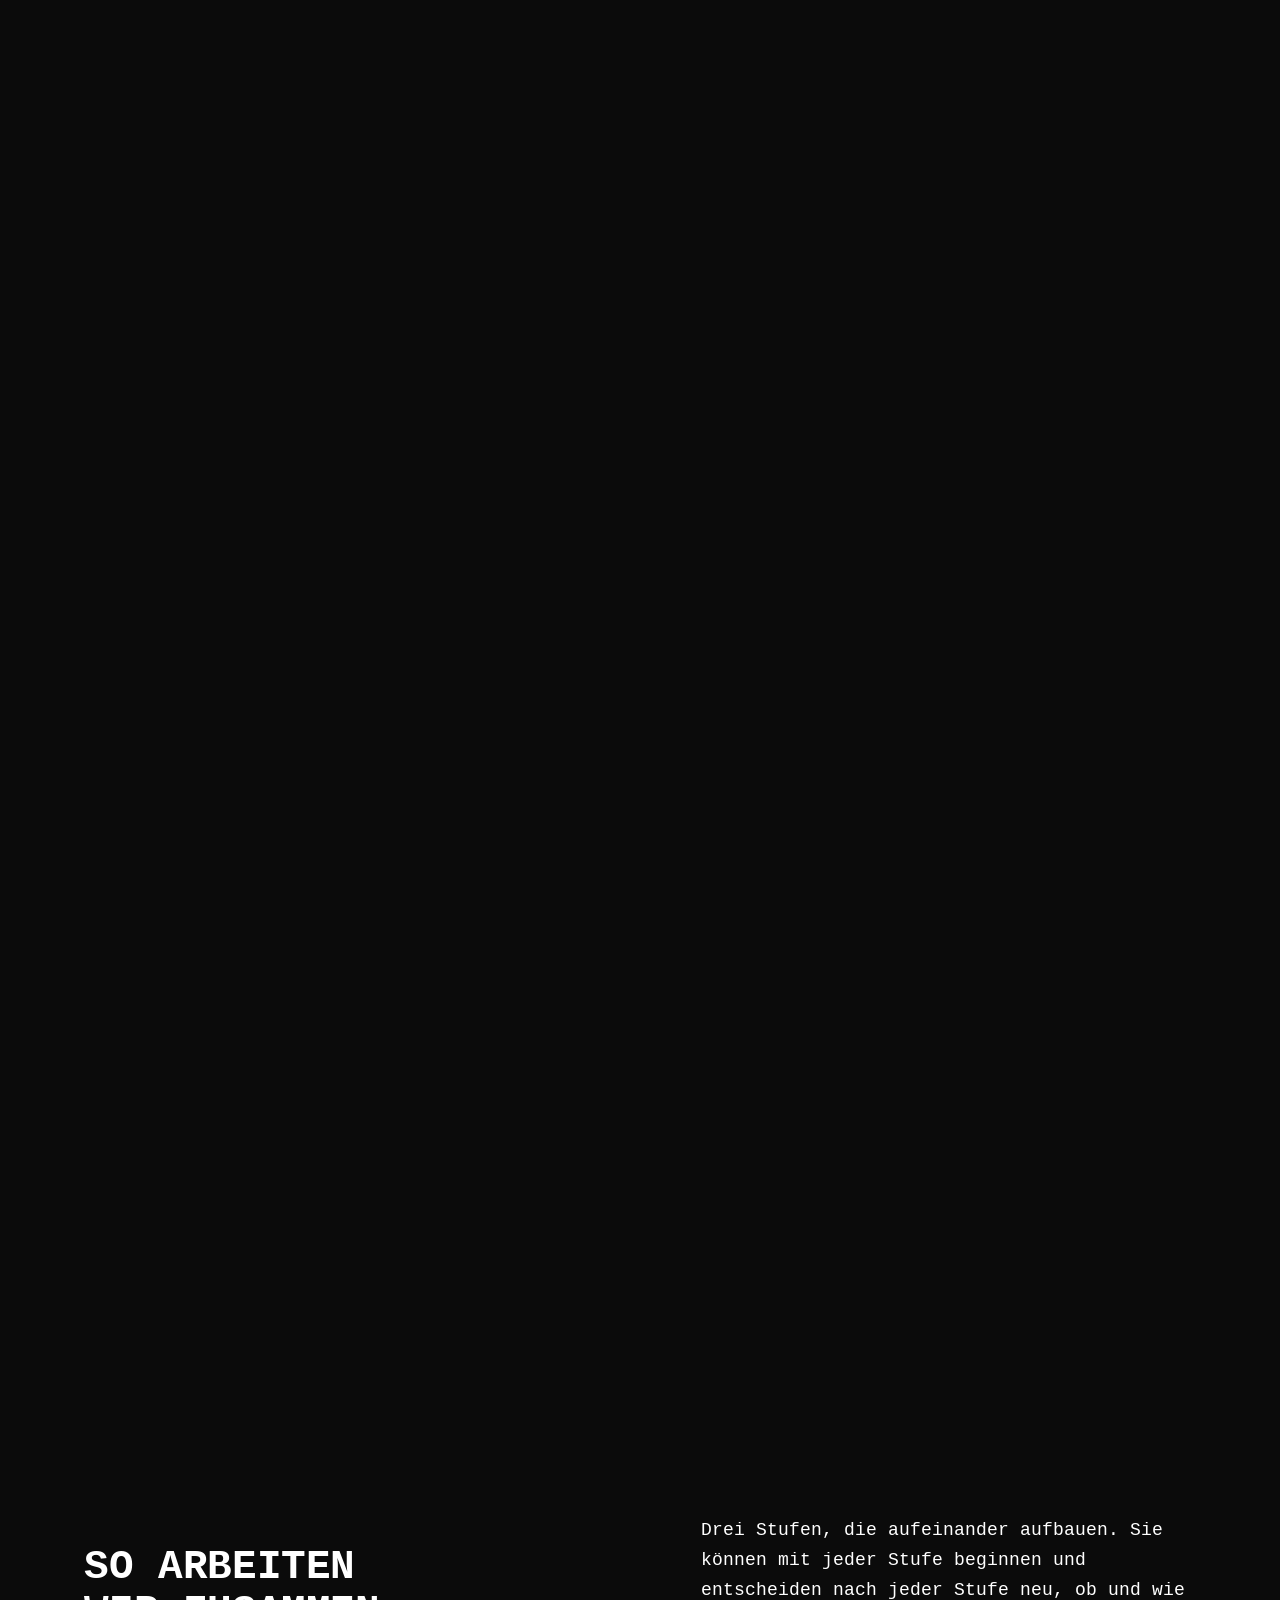
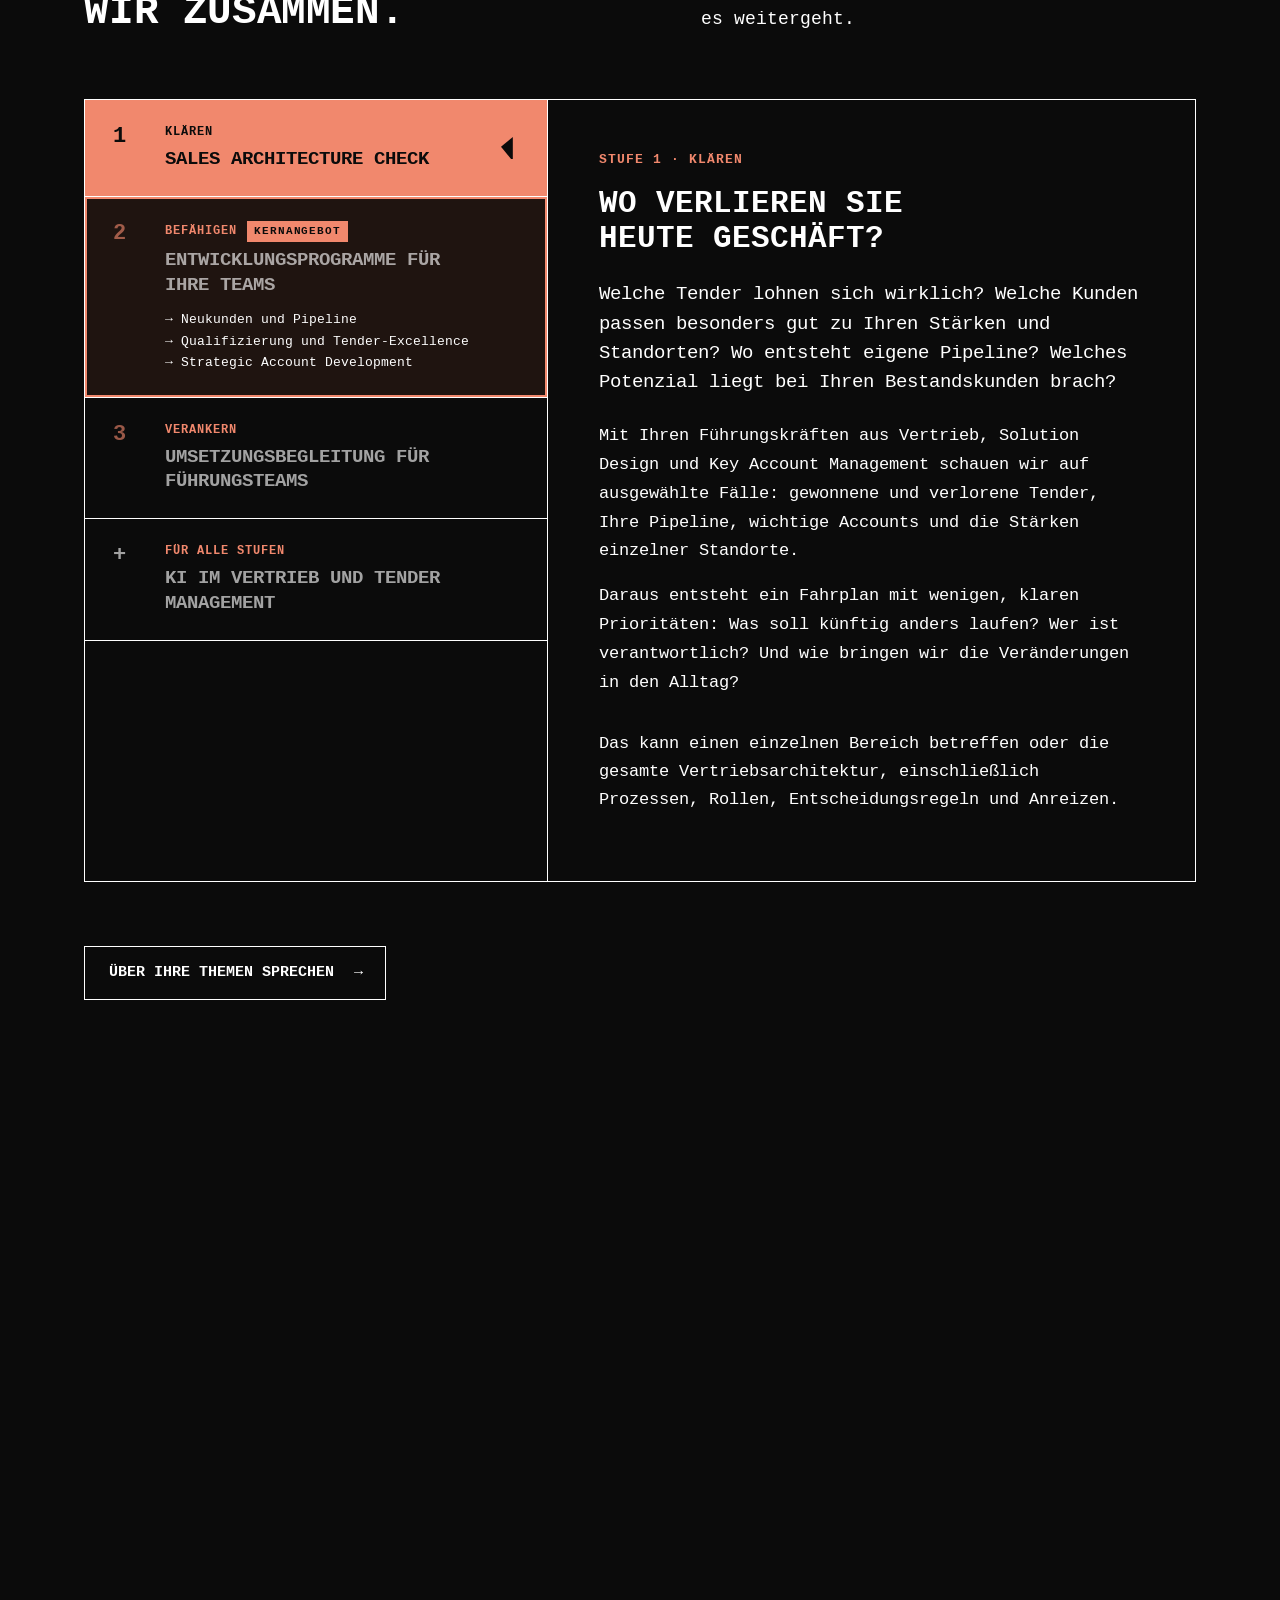
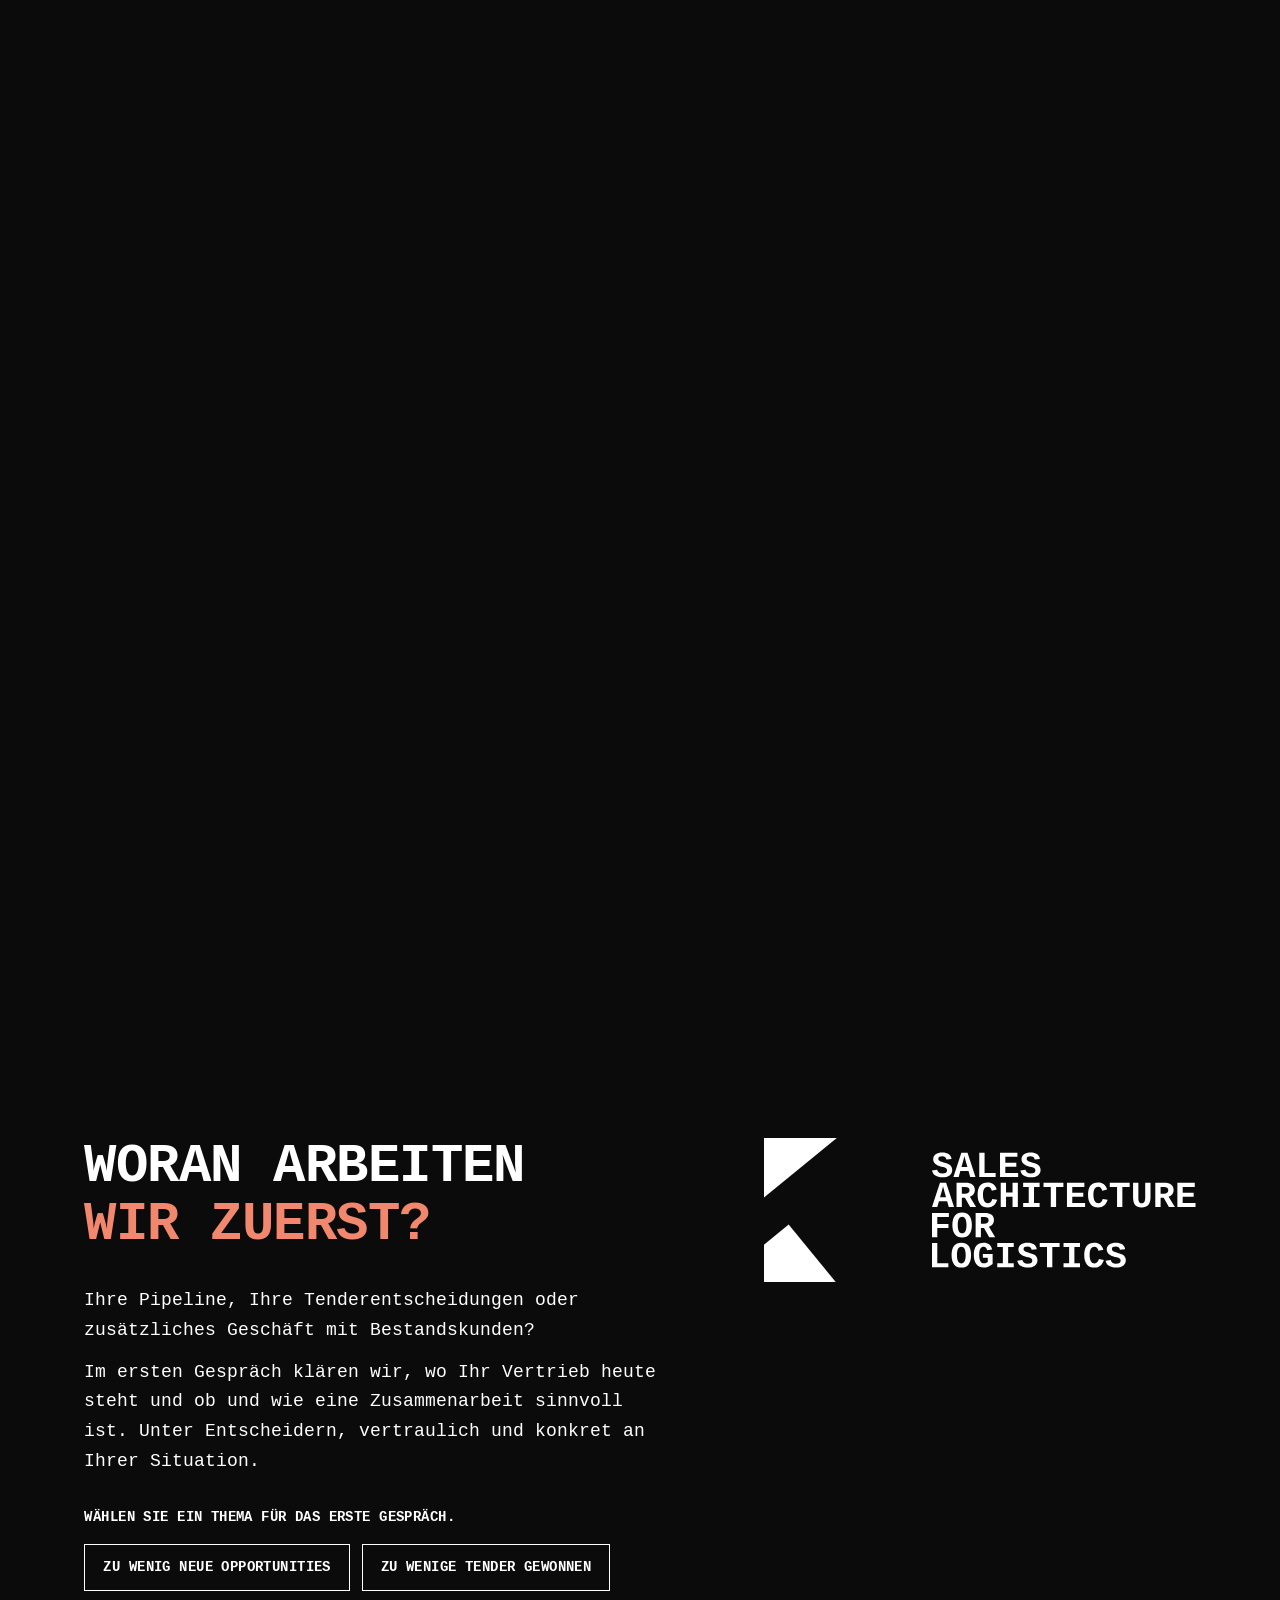
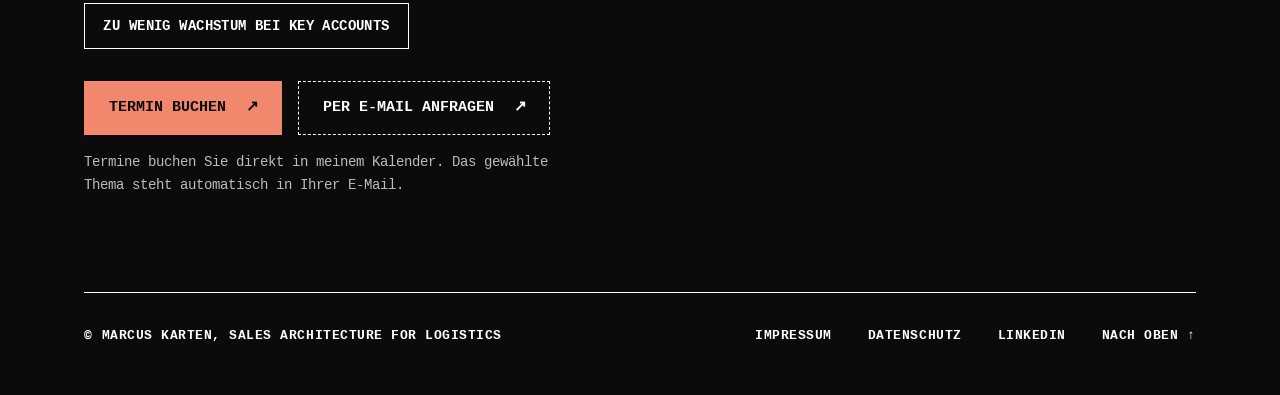
==== commit 485162f3: "Change h2 to h3 and clean up content Updated heading from h2 to h3 and removed redundant text." ====
--- a/index.html
+++ b/index.html
@@ -680,18 +680,10 @@
     <div class="exp" data-reveal>
 
 
-<h2 class="h2 st" style="--i:0">
+<h3 class="h3 st" style="--i:0">
   25 Jahre Kontraktlogistikvertrieb.<br>
   Daraus entstand meine Sales Architecture.
-</h2>
-
-<div class="exp-copy st" style="--i:1">
-
-
-<h2 class="h2 st" style="--i:0">
-  25 Jahre Kontraktlogistikvertrieb.<br>
-  Daraus entstand meine Sales Architecture.
-</h2>
+</h3>
 
 <div class="exp-copy st" style="--i:1">
 
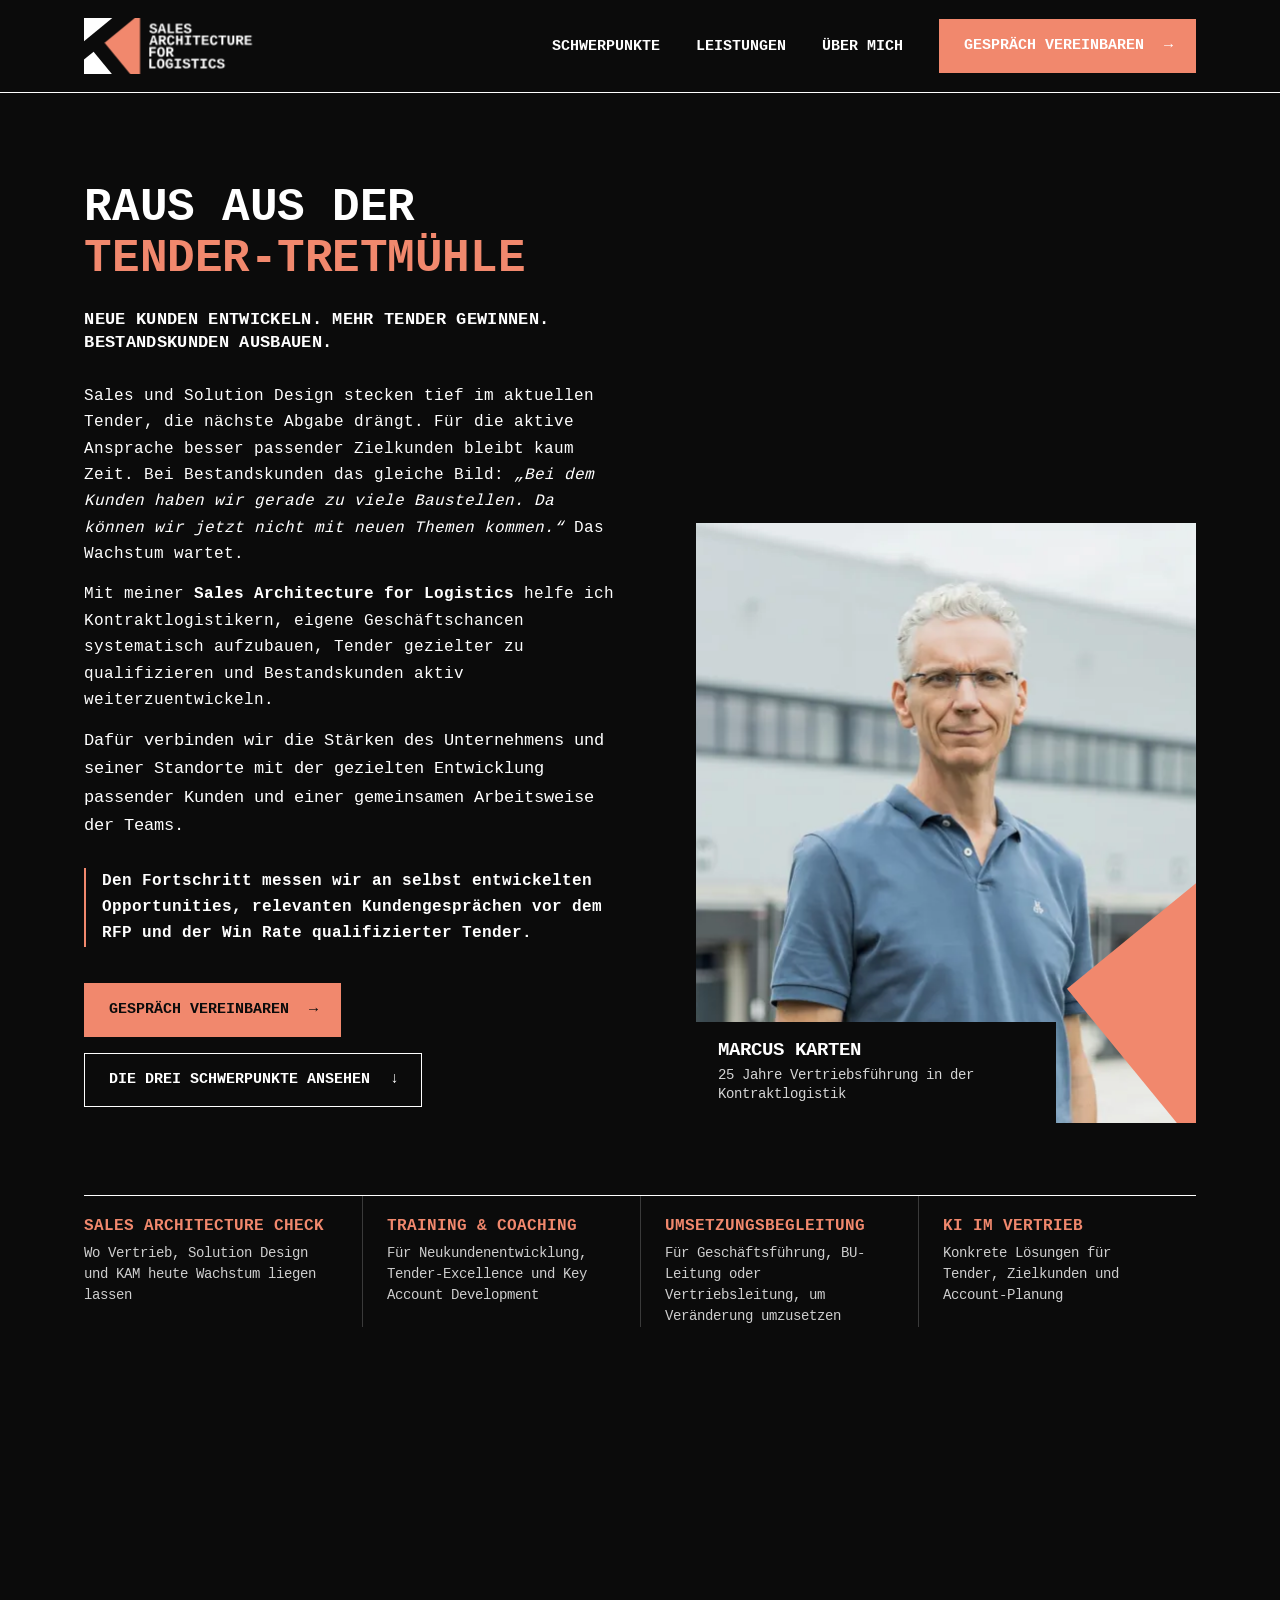
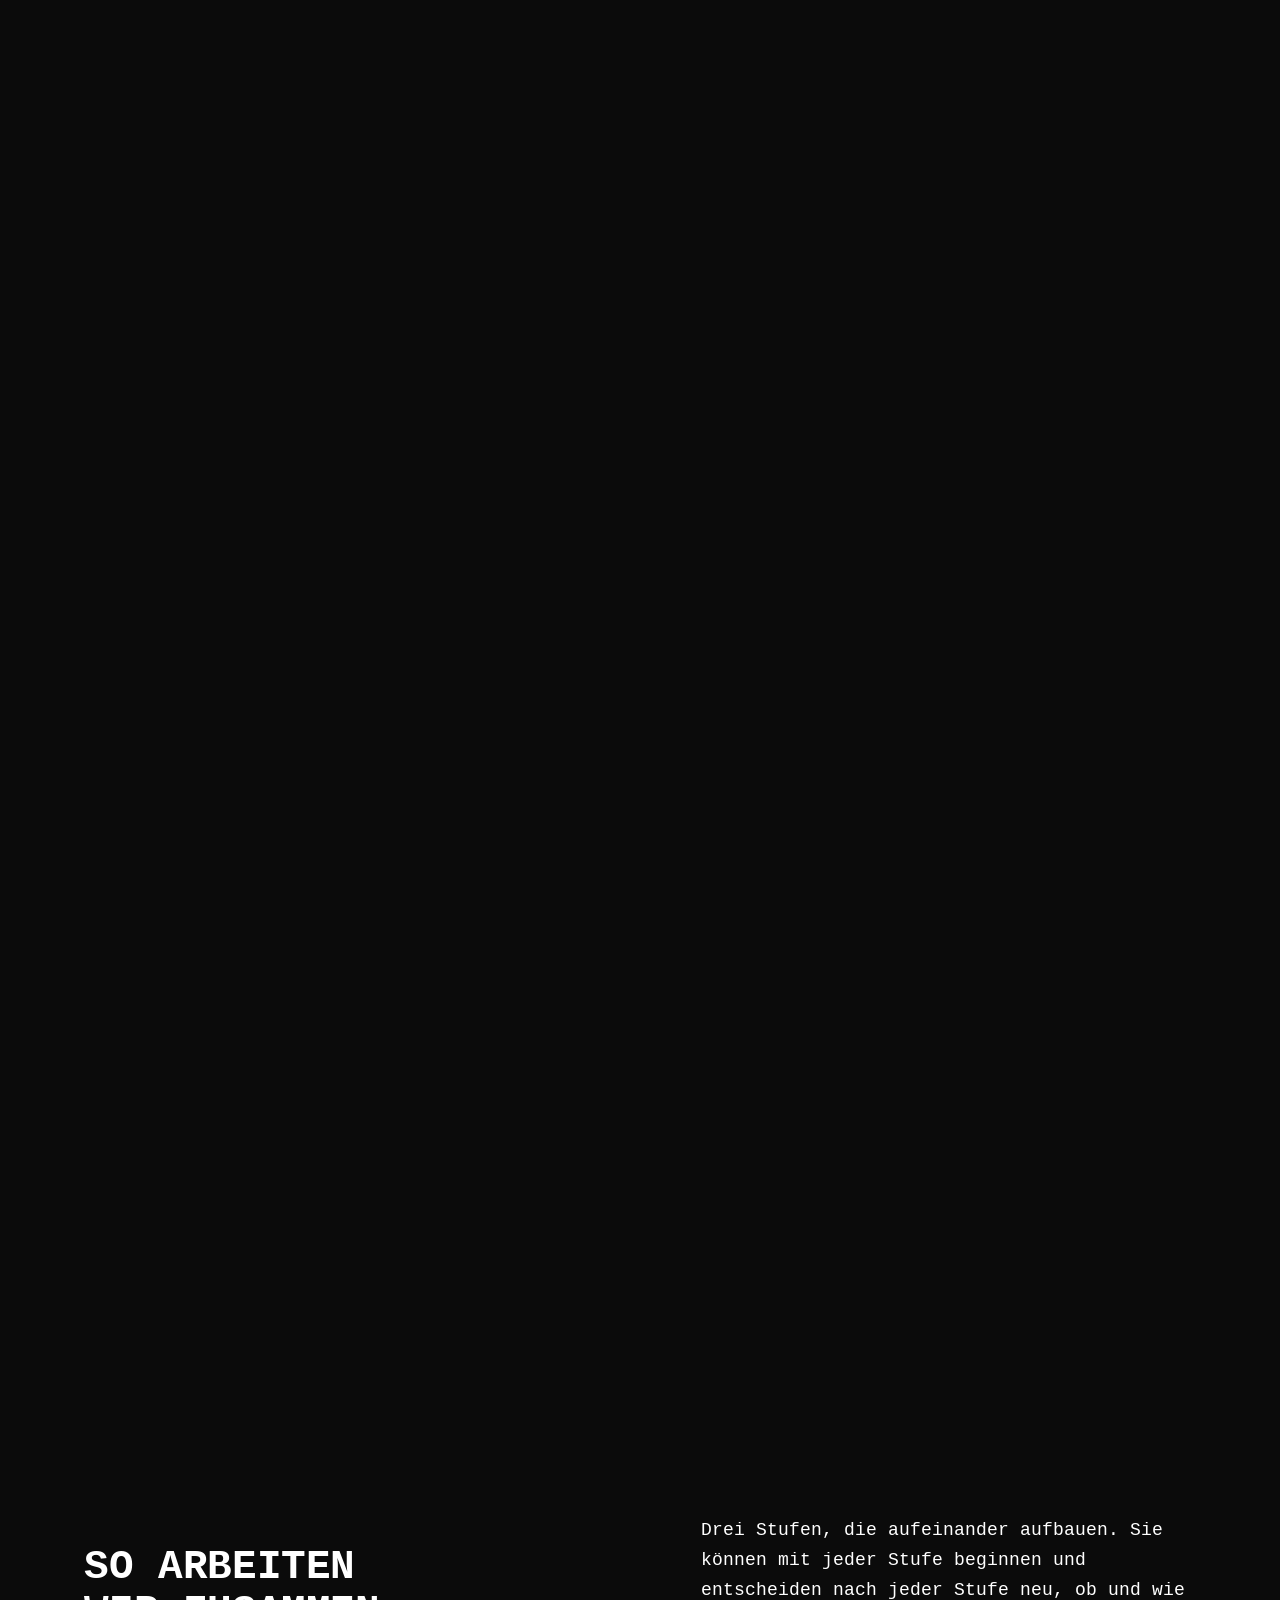
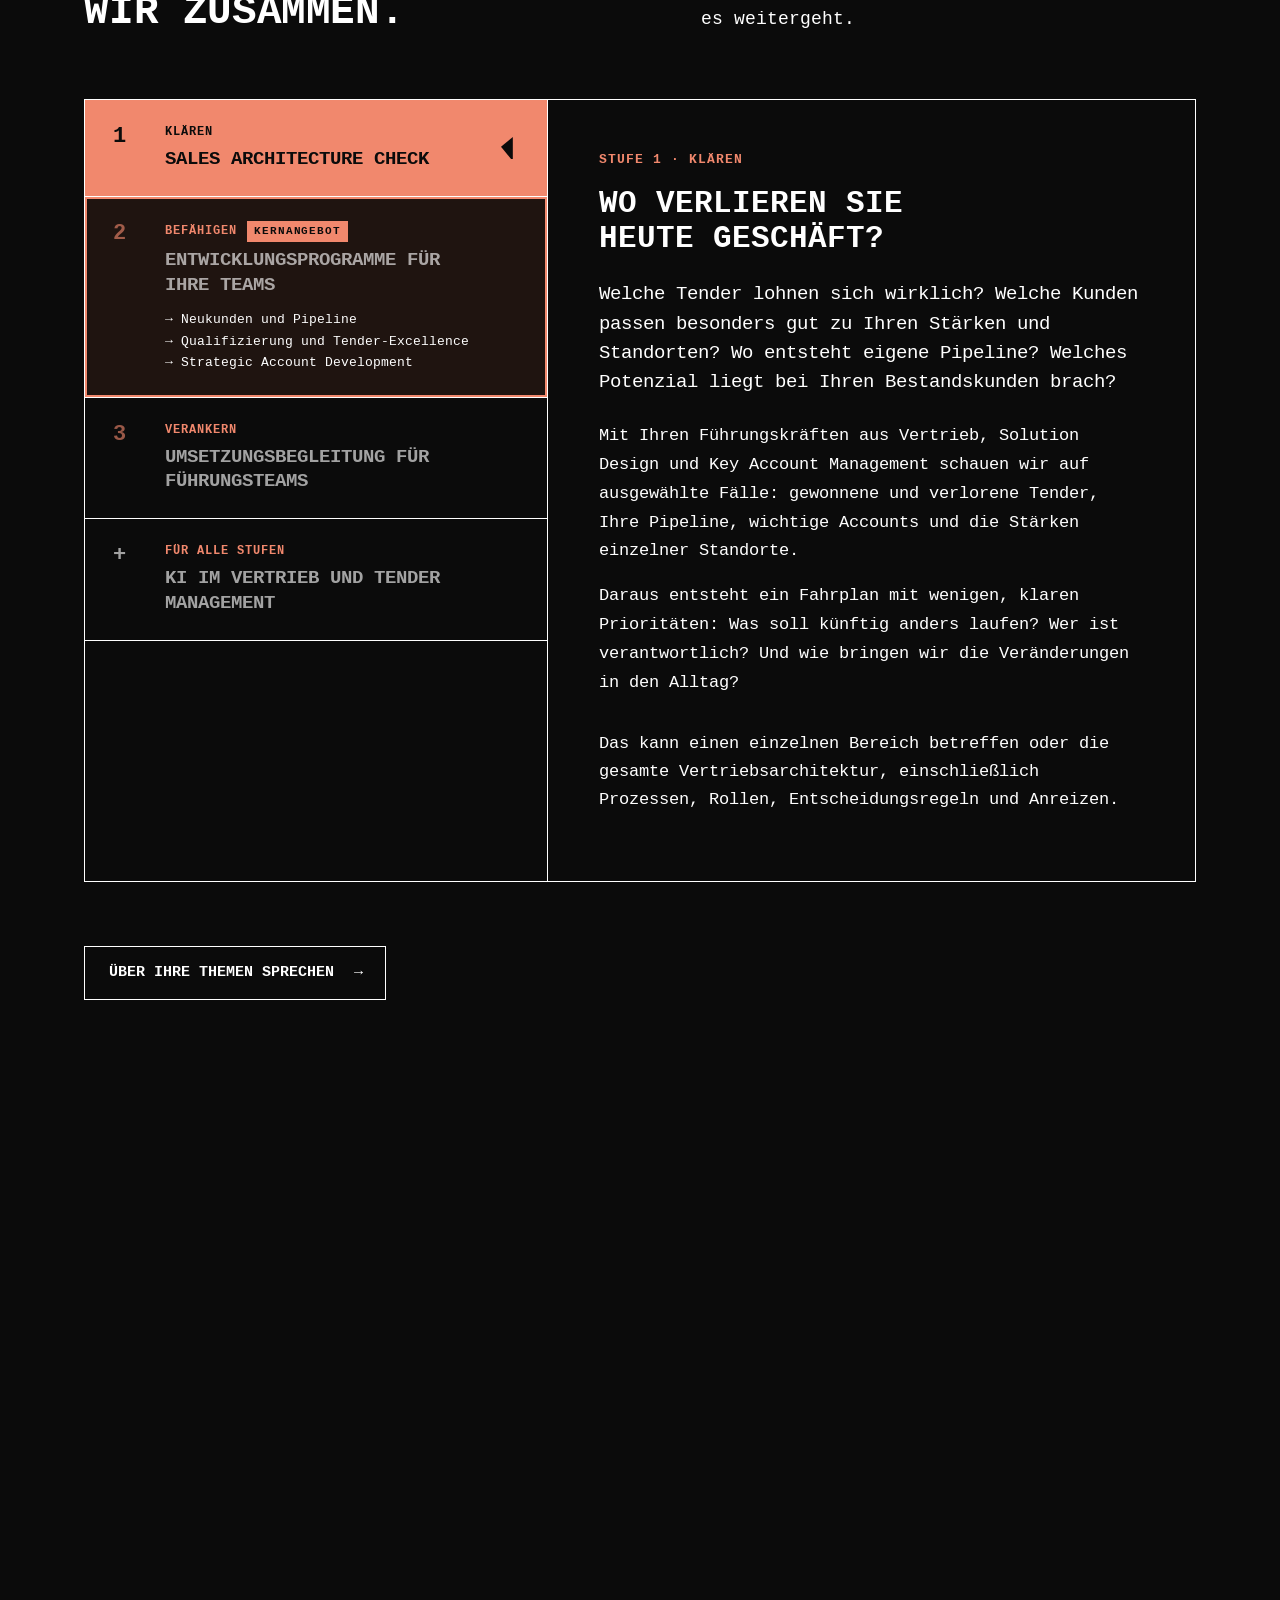
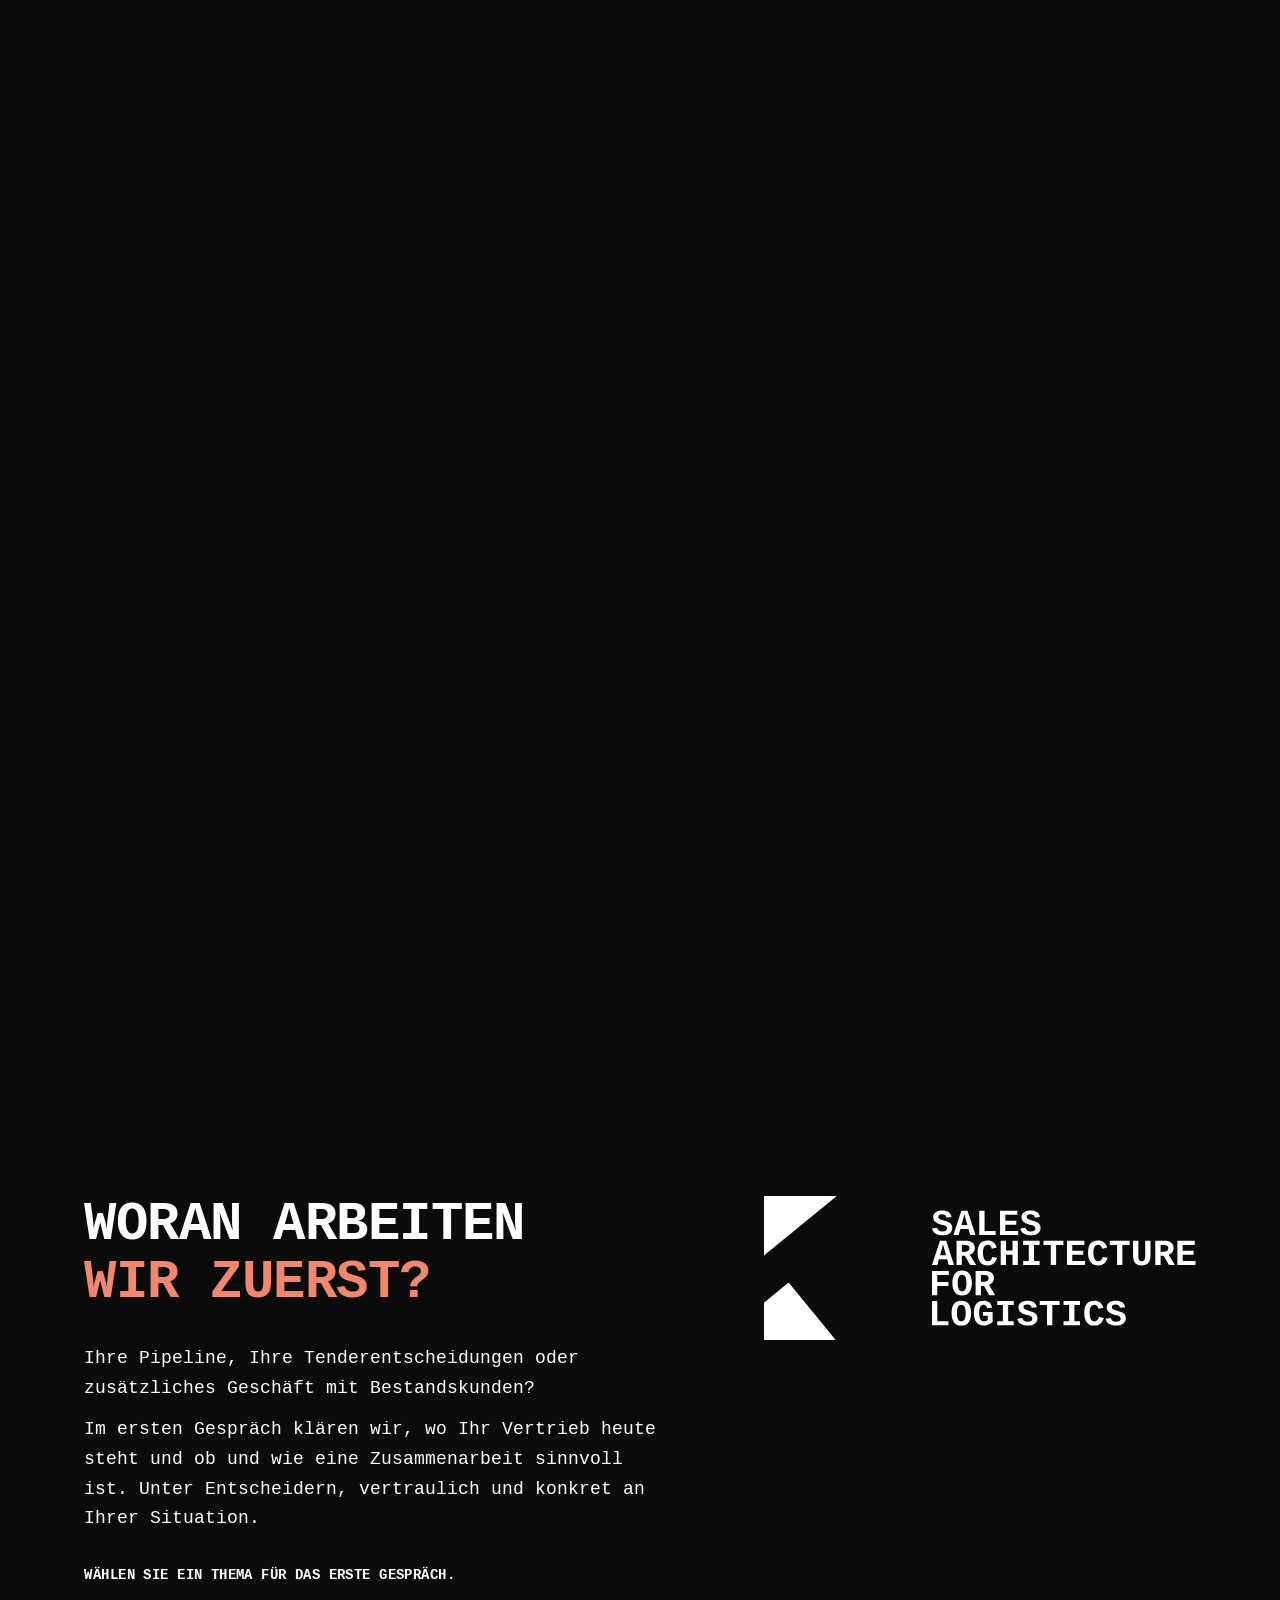
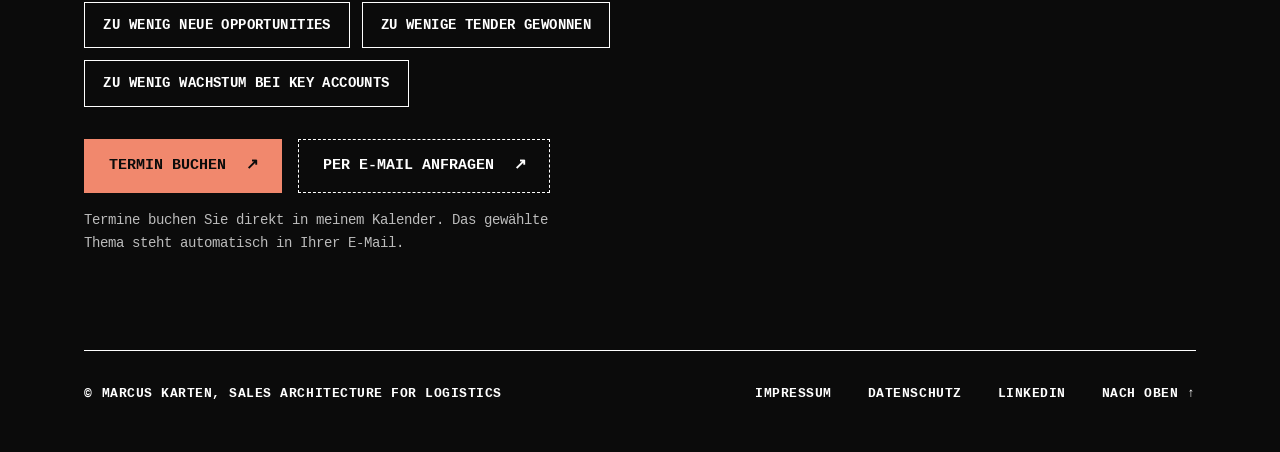
==== commit a3a40080: "Revise Sales Architecture description in index.html Updated the description of the Sales Architectur" ====
--- a/index.html
+++ b/index.html
@@ -725,24 +725,25 @@
   </p>
 
   <p>
-    Aus diesen Erfahrungen entstand meine
-    <strong>Sales Architecture for Logistics</strong>.
-    Sie verbindet den aktiven Aufbau eigener Pipeline,
-    konsequente Tender Qualification und den Ausbau
-    bestehender Kunden. Vertrieb, Solution Design,
-    Operations und Management arbeiten dabei mit
-    gemeinsamen Prioritäten und klaren Entscheidungen.
-  </p>
-
-  <p>
-    <strong>Mein Ziel ist, dass aus dieser Zusammenarbeit
-    mehr Geschäft entsteht.</strong>
-    Mehr Gespräche mit passenden Kunden, mehr selbst
-    entwickelte Opportunities und bessere Chancen,
-    die richtigen Tender zu gewinnen.
-    Und ein Team, das gegenüber dem Kunden geschlossen
-    auftritt und Vertrauen schafft.
-  </p>
+  Aus diesen und weiteren Erfahrungen entstand meine
+  <strong>Sales Architecture for Logistics</strong>.
+  Sie verbindet den Aufbau eigener Geschäftschancen,
+  konsequente Tender Qualification und die strategische
+  Entwicklung bestehender Kunden. Entscheidend ist,
+  dass Vertrieb, Solution Design, Operations und die
+  jeweils benötigten Fachbereiche eng zusammenarbeiten,
+  klare Verantwortlichkeiten haben und gegenüber
+  dem Kunden abgestimmt auftreten.
+</p>
+
+<p>
+  <strong>Denn in der Kontraktlogistik entscheidet
+  Vertrauen.</strong> Der Kunde muss erleben, dass
+  die beteiligten Teams an einem Strang ziehen und
+  die angebotene Lösung später auch im Betrieb trägt.
+  Diese Arbeitsweise entwickle ich gemeinsam mit
+  Führungskräften und ihren Teams.
+</p>
 
 </div>
 
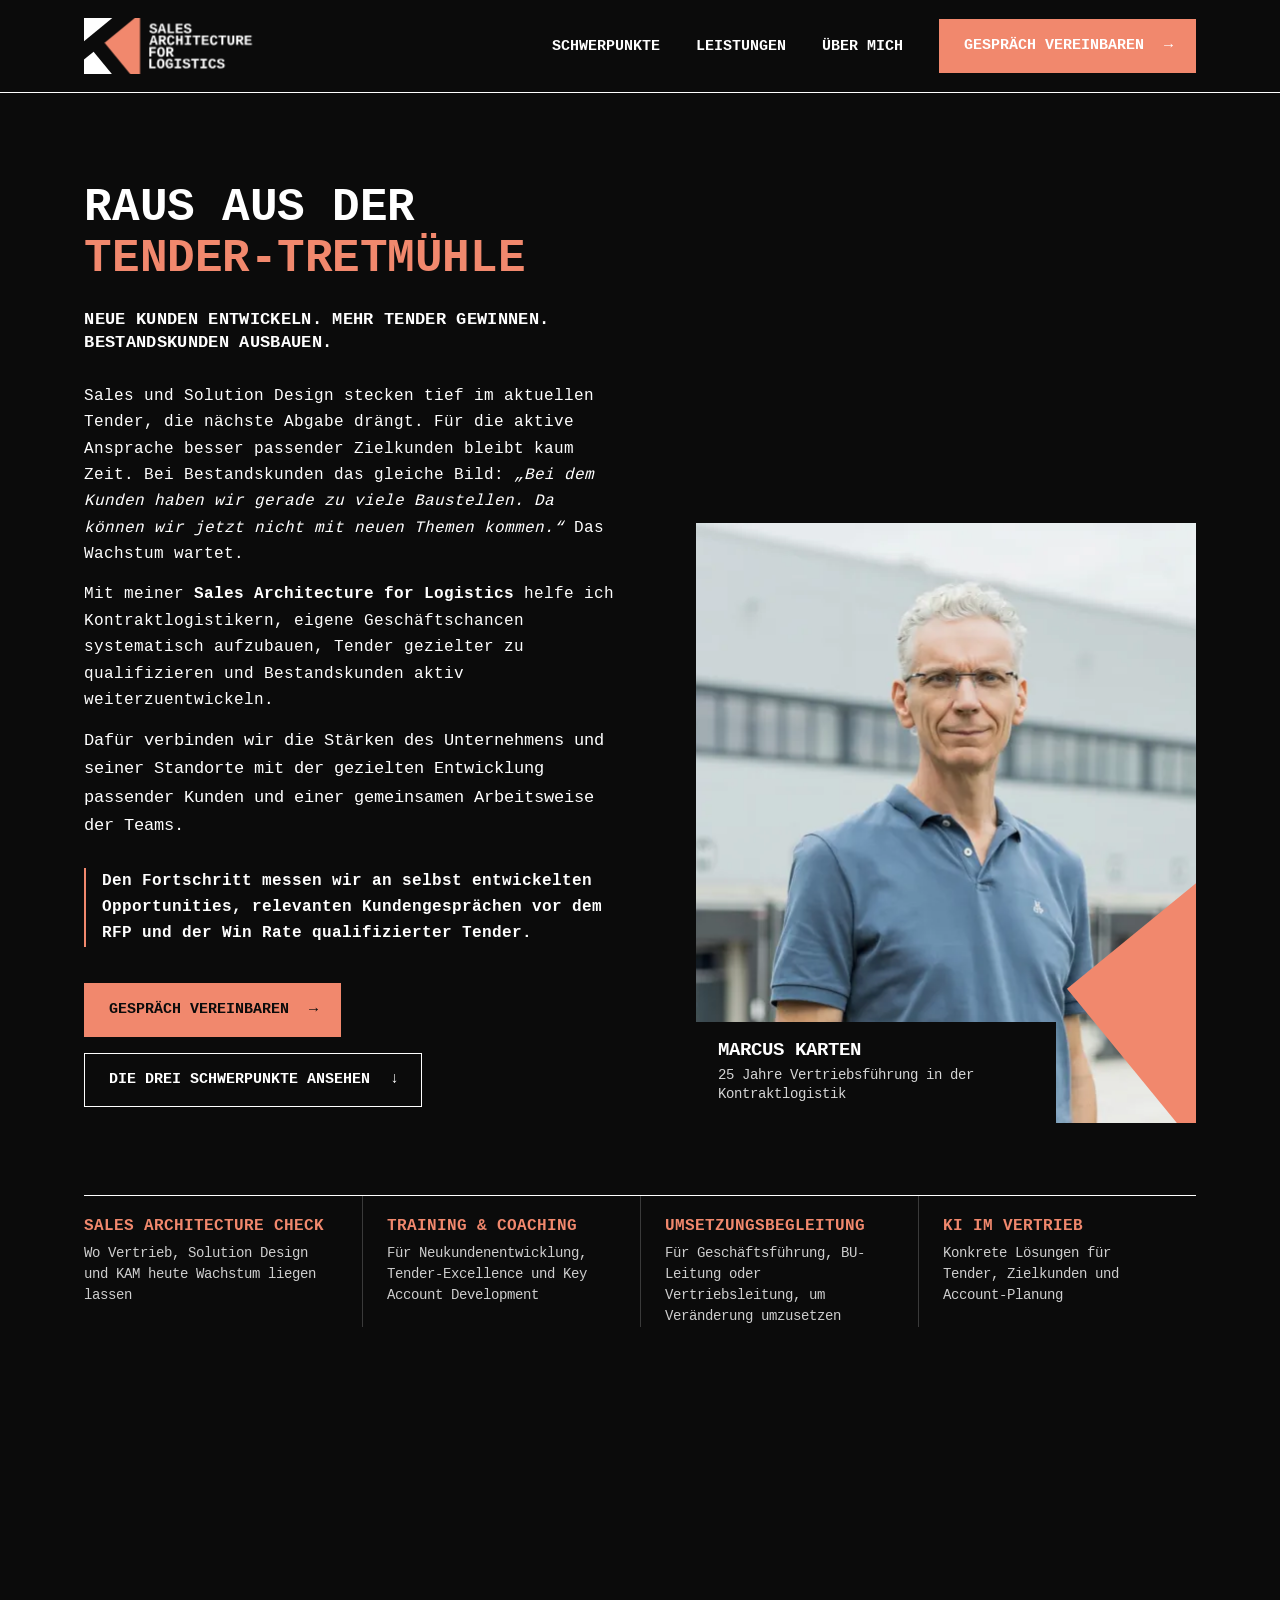
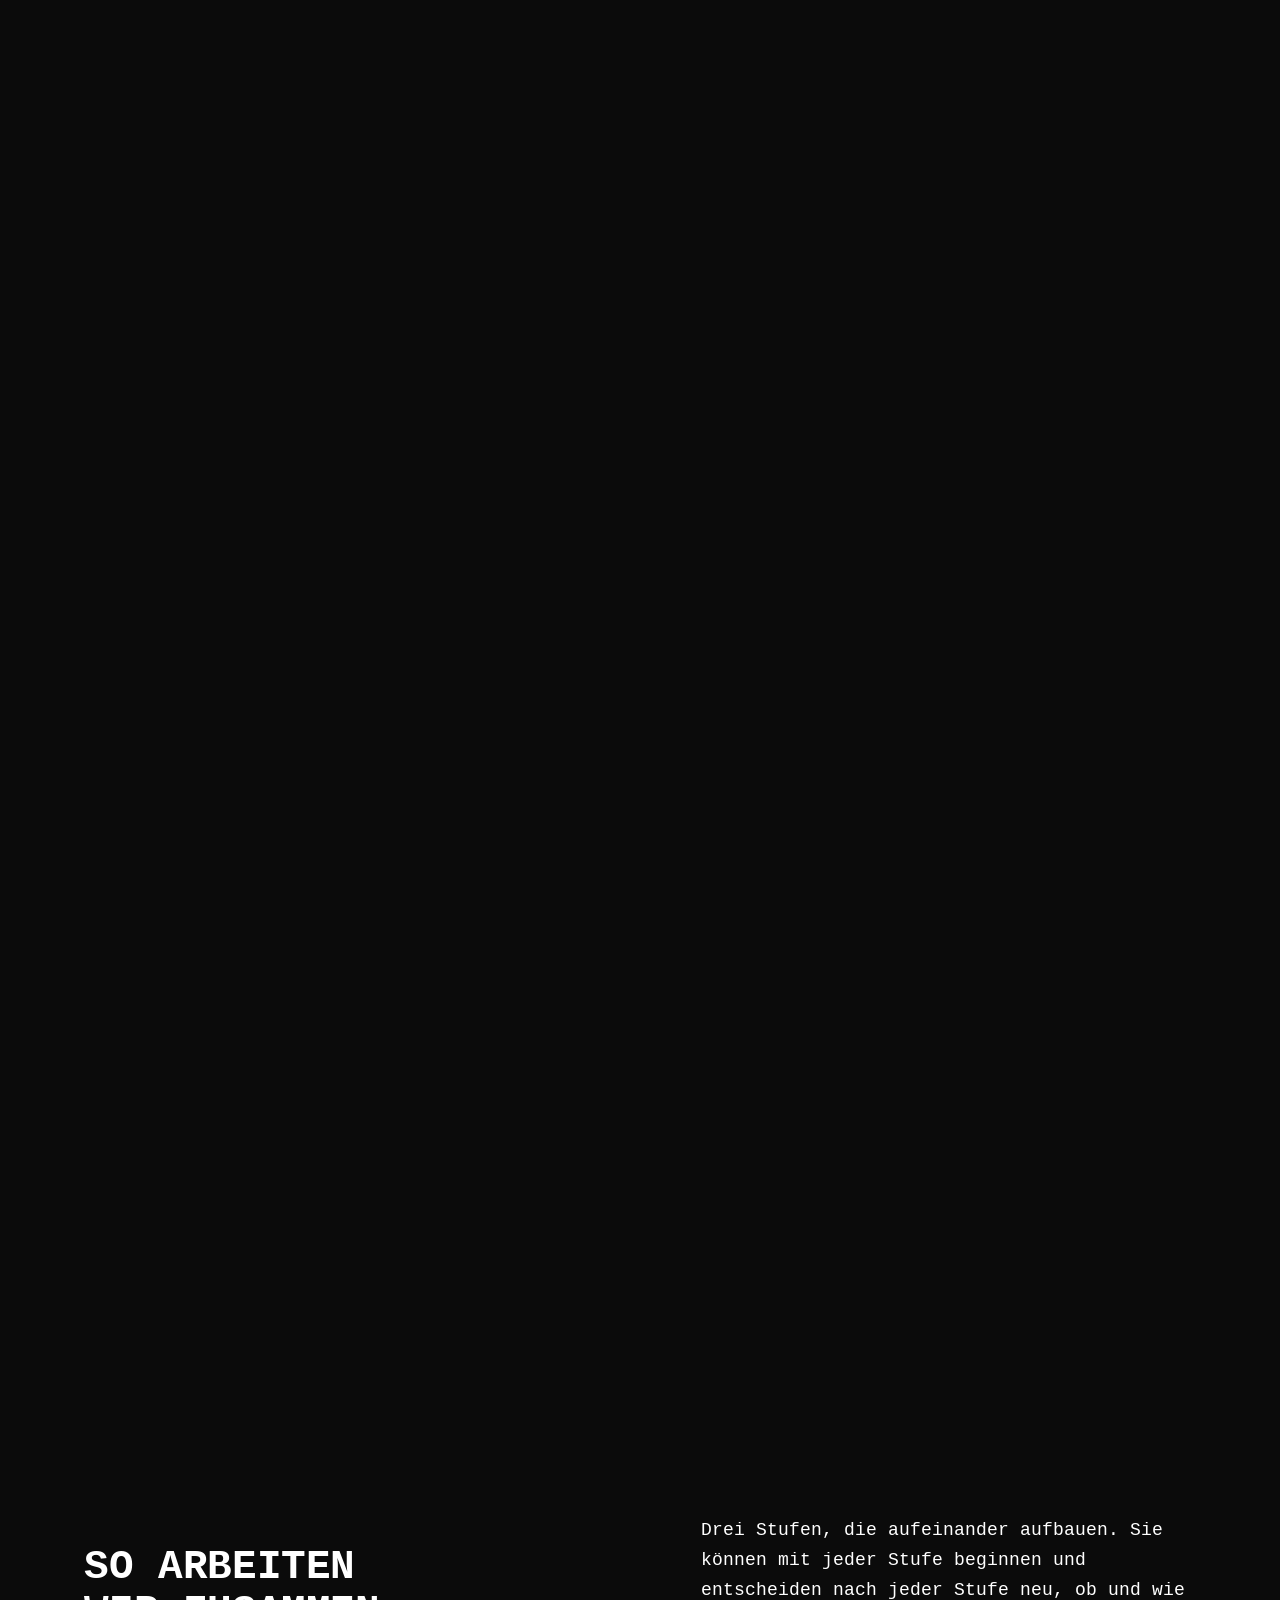
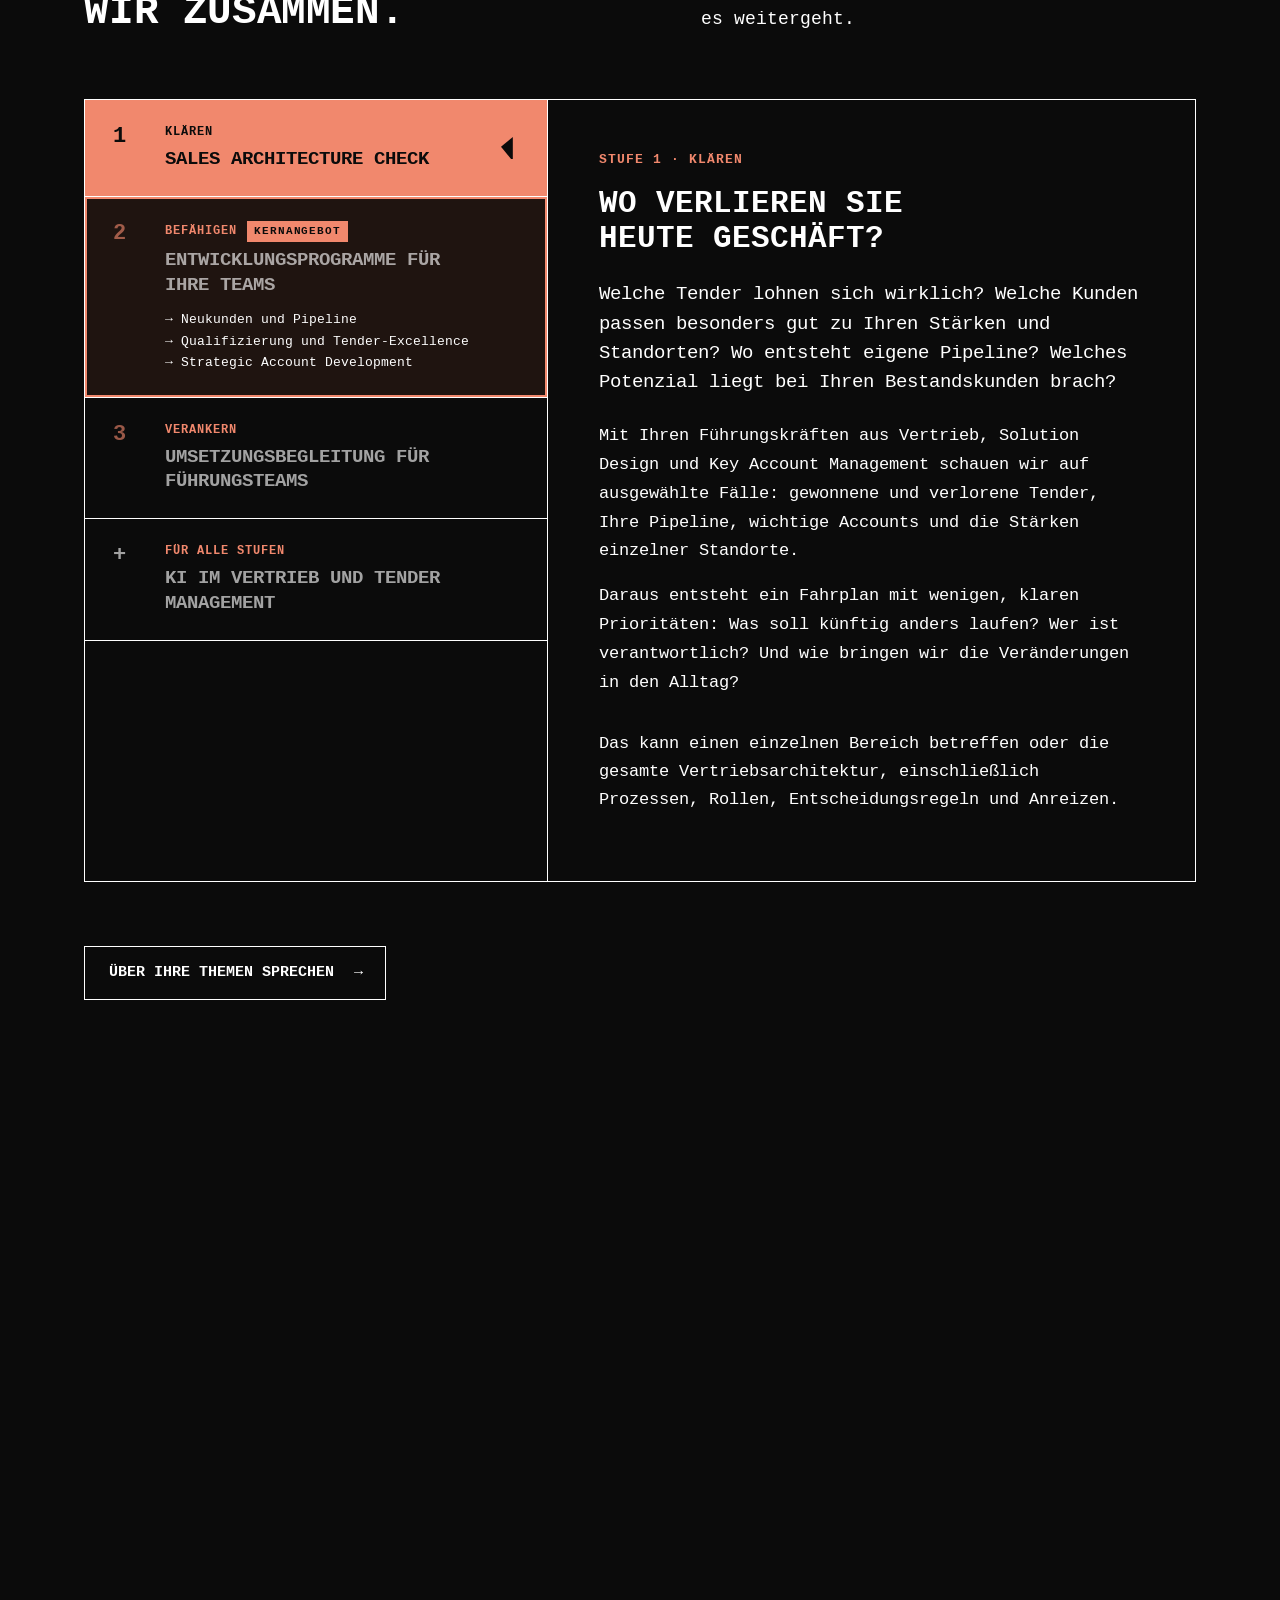
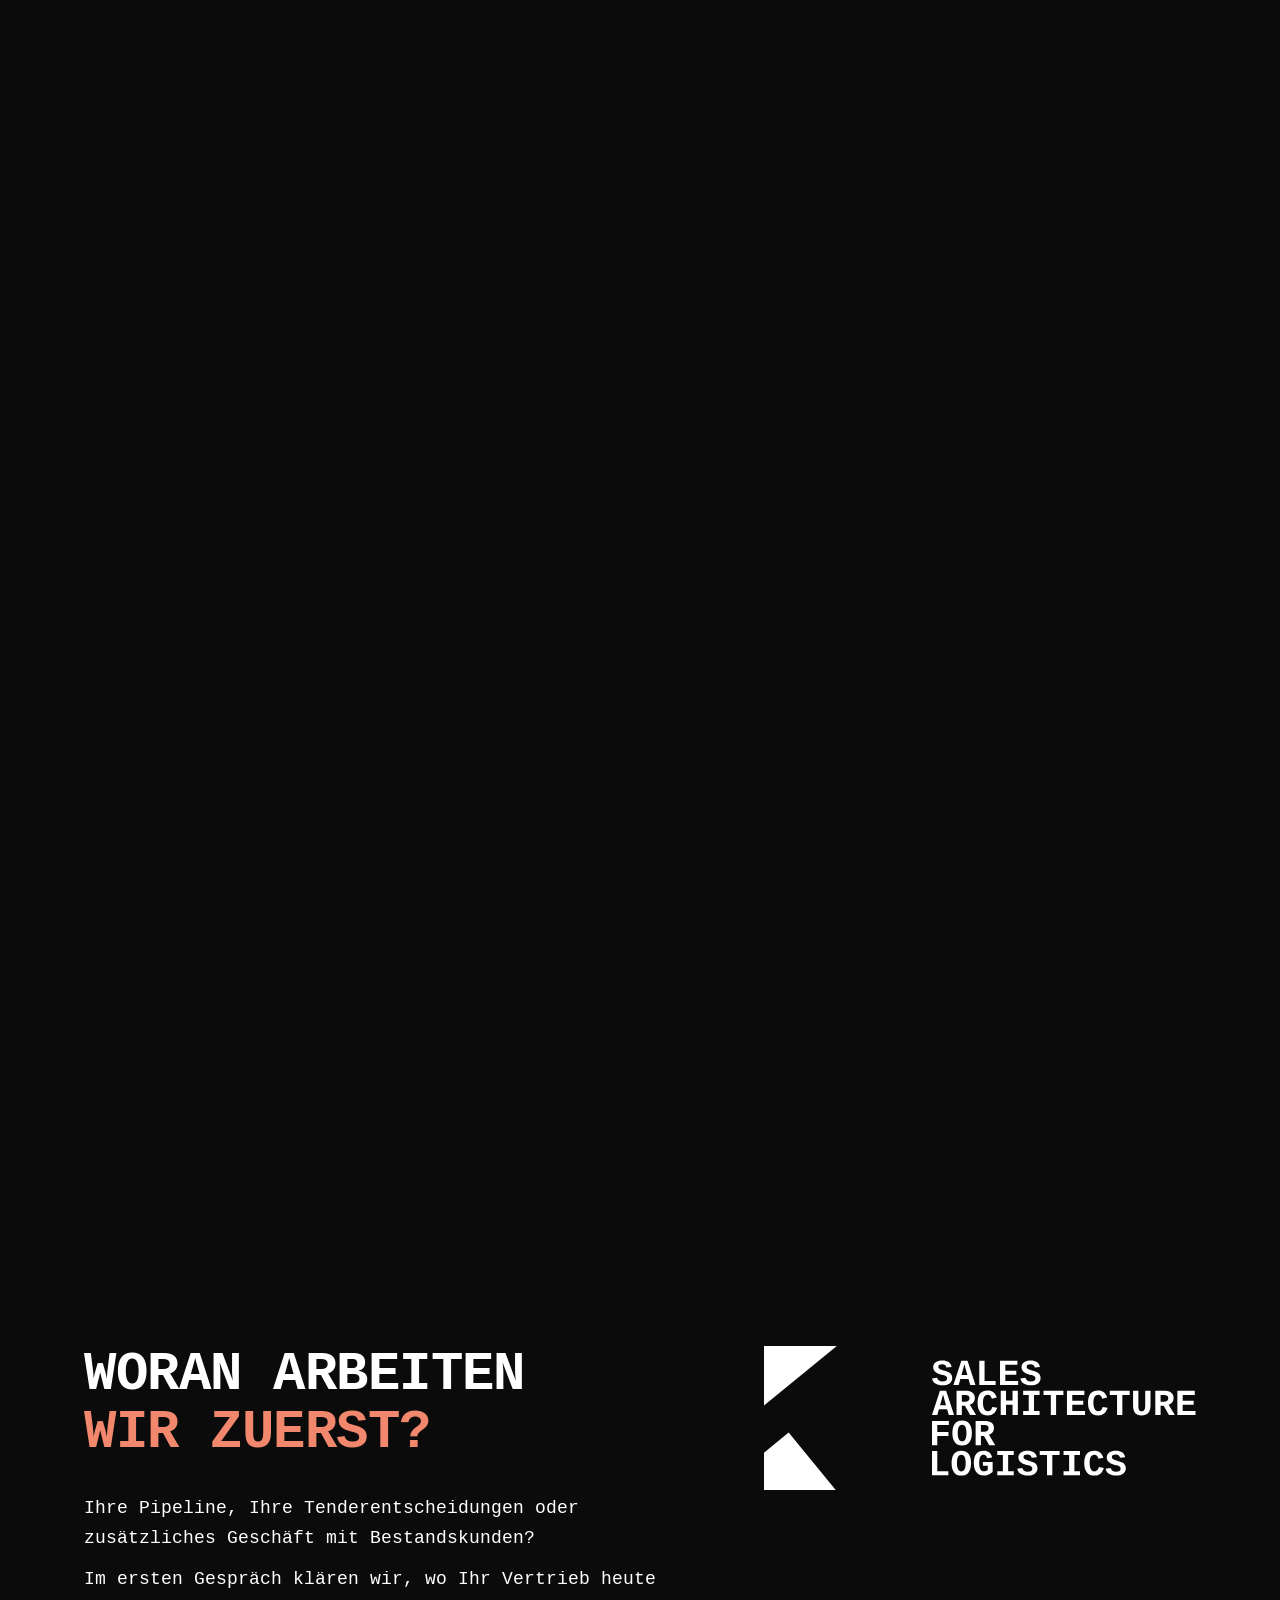
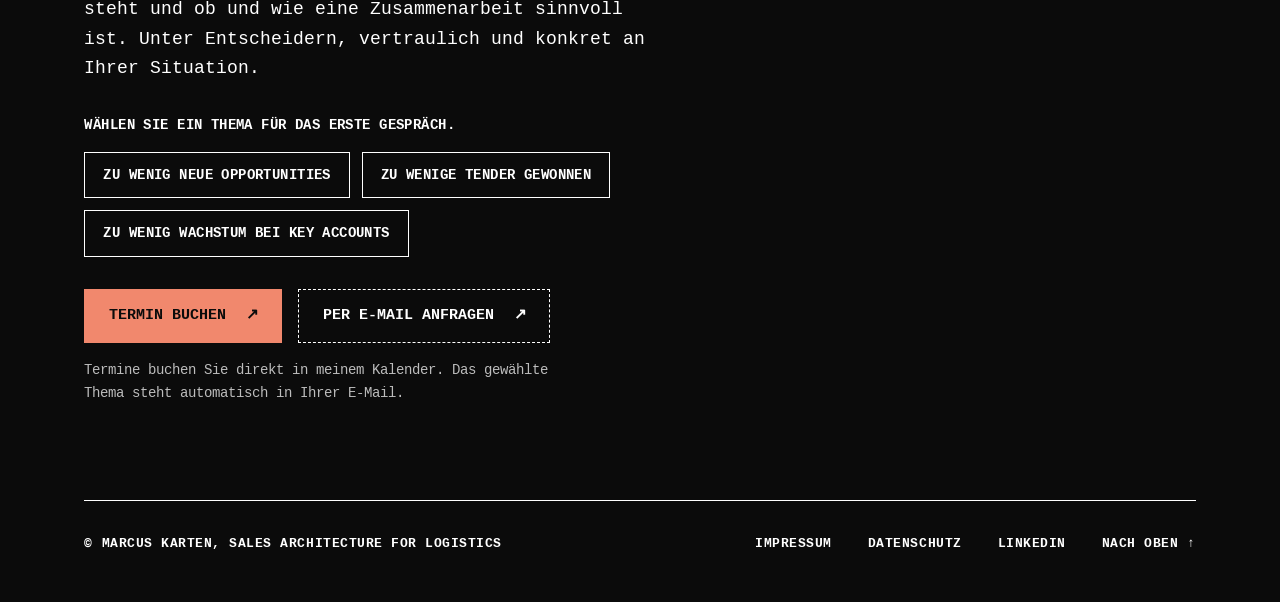
==== commit 8d2fb70a: "Überschrift geändert und LinkedIn-Link bündig gemacht" ====
--- a/index.html
+++ b/index.html
@@ -680,10 +680,10 @@
     <div class="exp" data-reveal>
 
 
-<h3 class="h3 st" style="--i:0">
-  25 Jahre Kontraktlogistikvertrieb.<br>
+<h2 class="h2 st" style="--i:0">
+  25 Jahre Logistikvertrieb.<br>
   Daraus entstand meine Sales Architecture.
-</h3>
+</h2>
 
 <div class="exp-copy st" style="--i:1">
 
@@ -747,12 +747,11 @@
 
 </div>
 
+      <a class="li-link st" style="--i:4" href="https://www.linkedin.com/in/marcuskarten/" target="_blank" rel="noopener">Mein Profil auf LinkedIn <span aria-hidden="true">↗</span></a>
 
 </div>
 
 </div>
-      <a class="li-link st" style="--i:4" href="https://www.linkedin.com/in/marcuskarten/" target="_blank" rel="noopener">Werdegang im Detail auf LinkedIn <span aria-hidden="true">↗</span></a>
-    </div>
   </div>
 </section>
 
